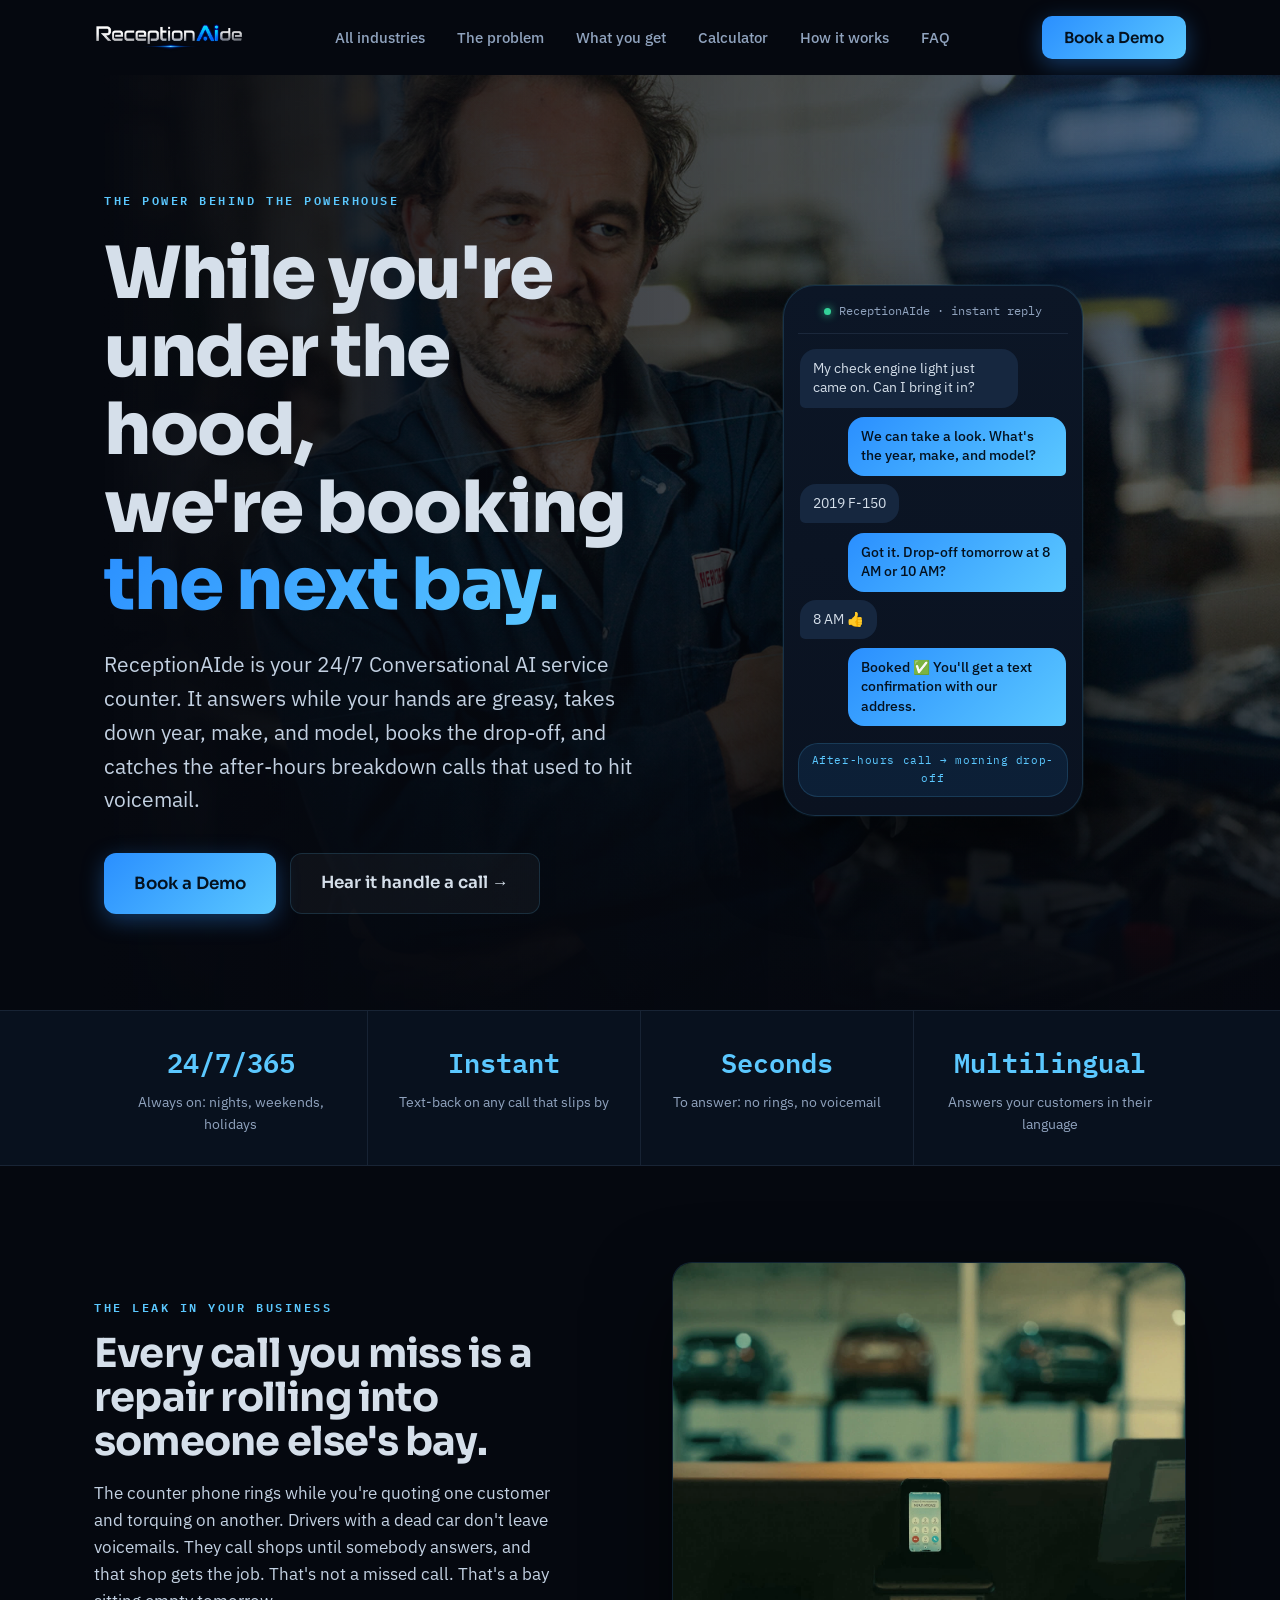
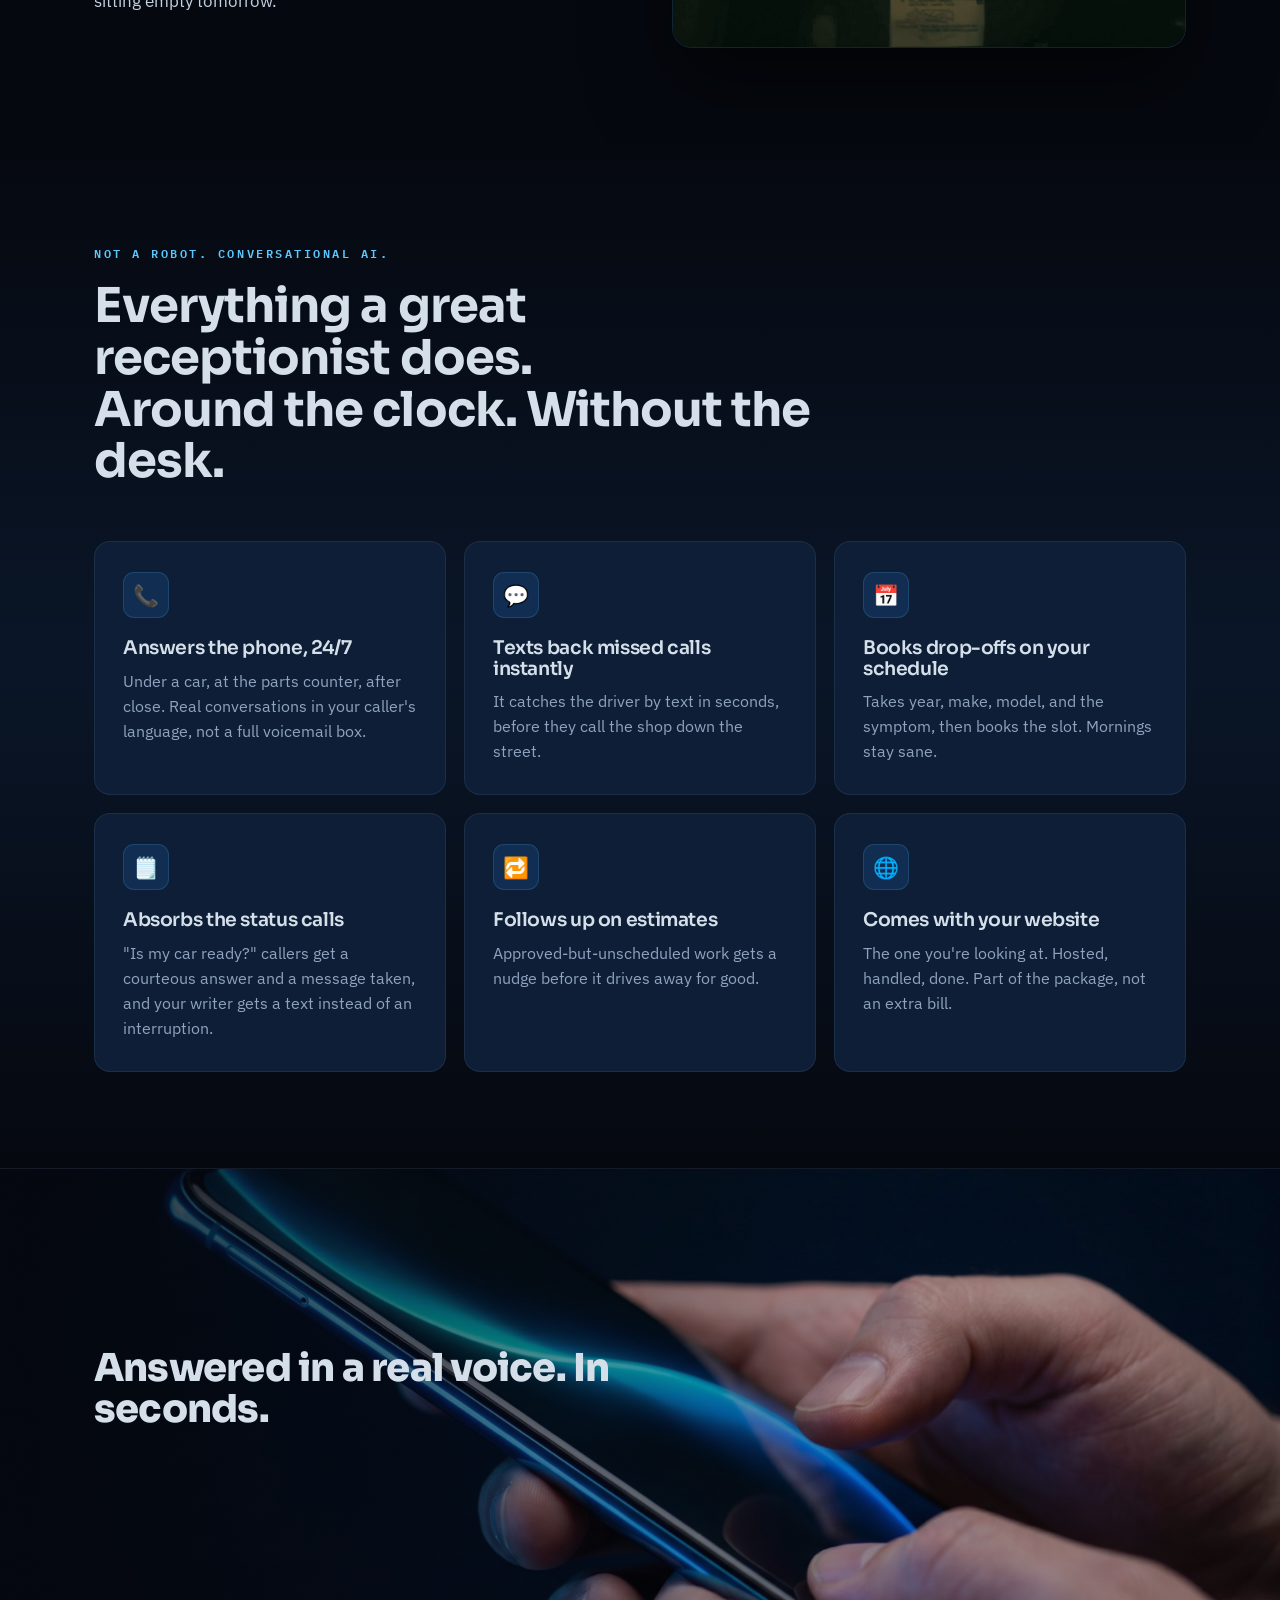
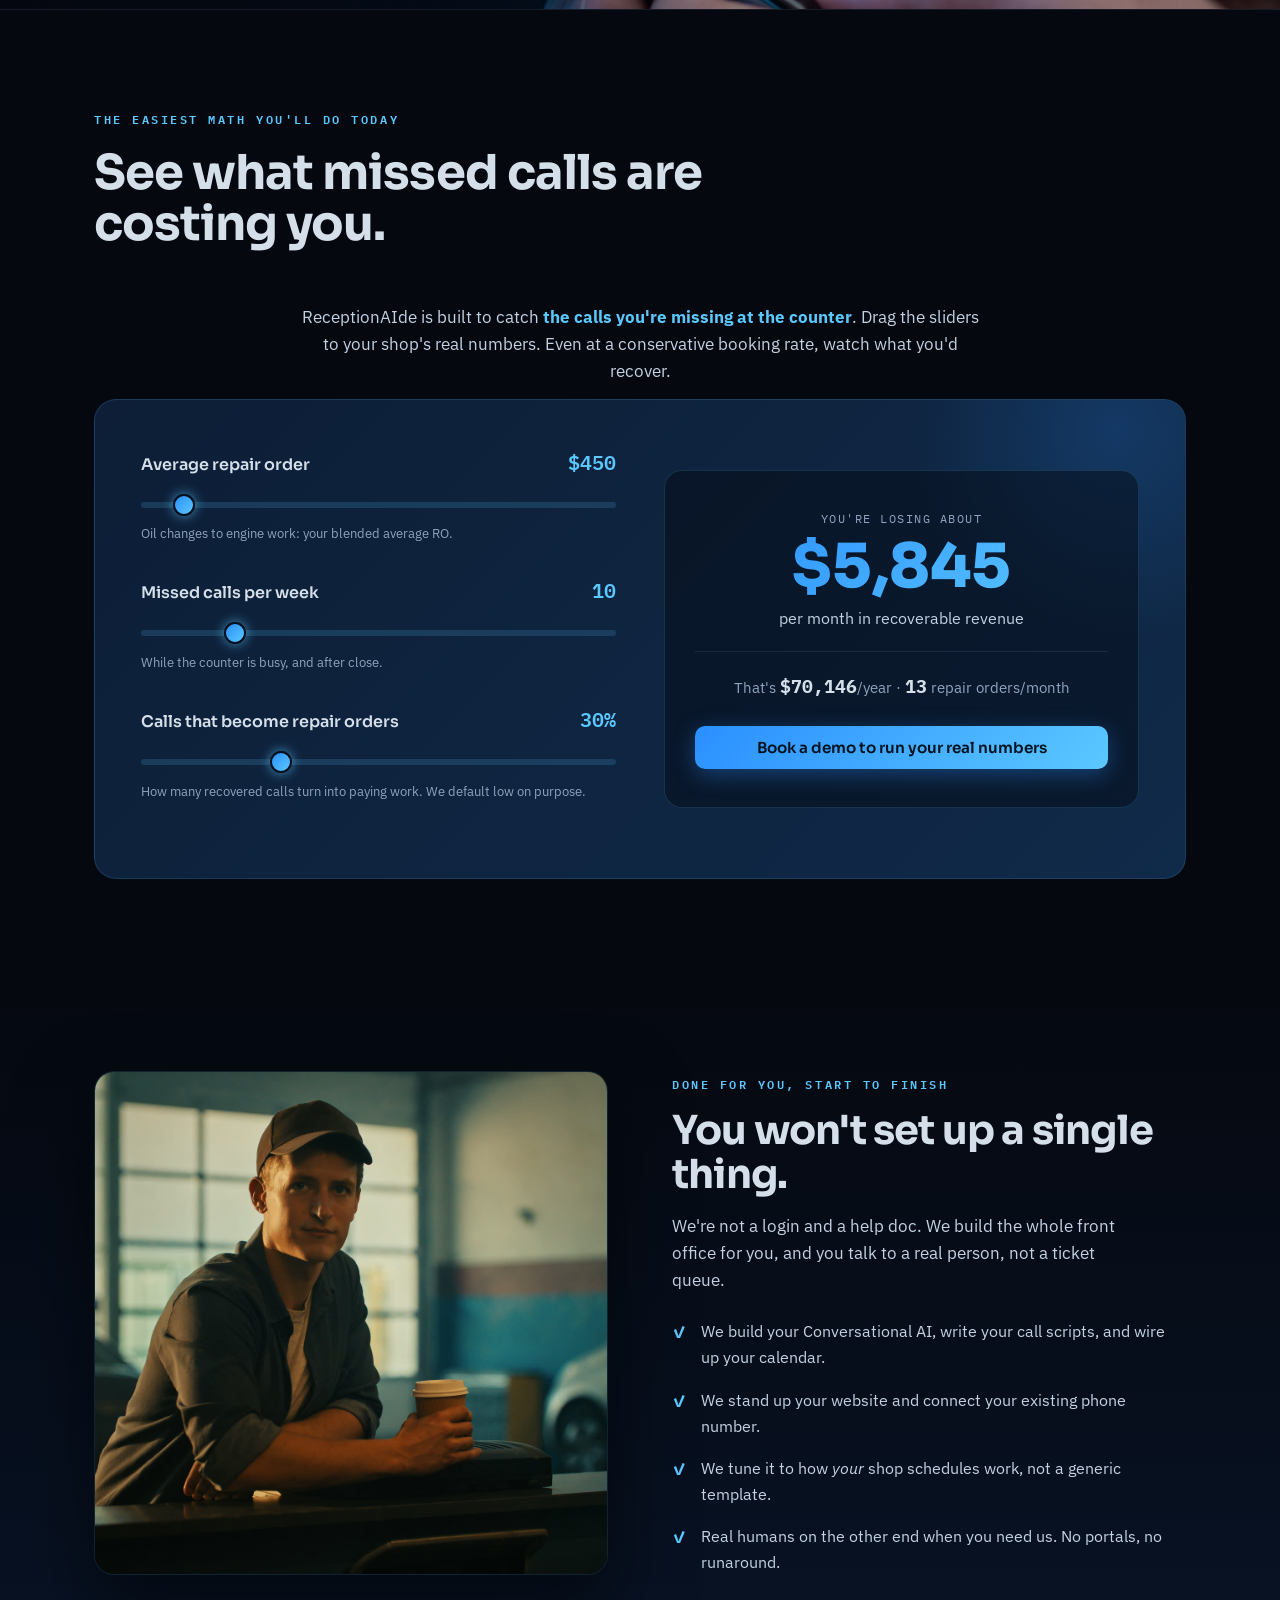
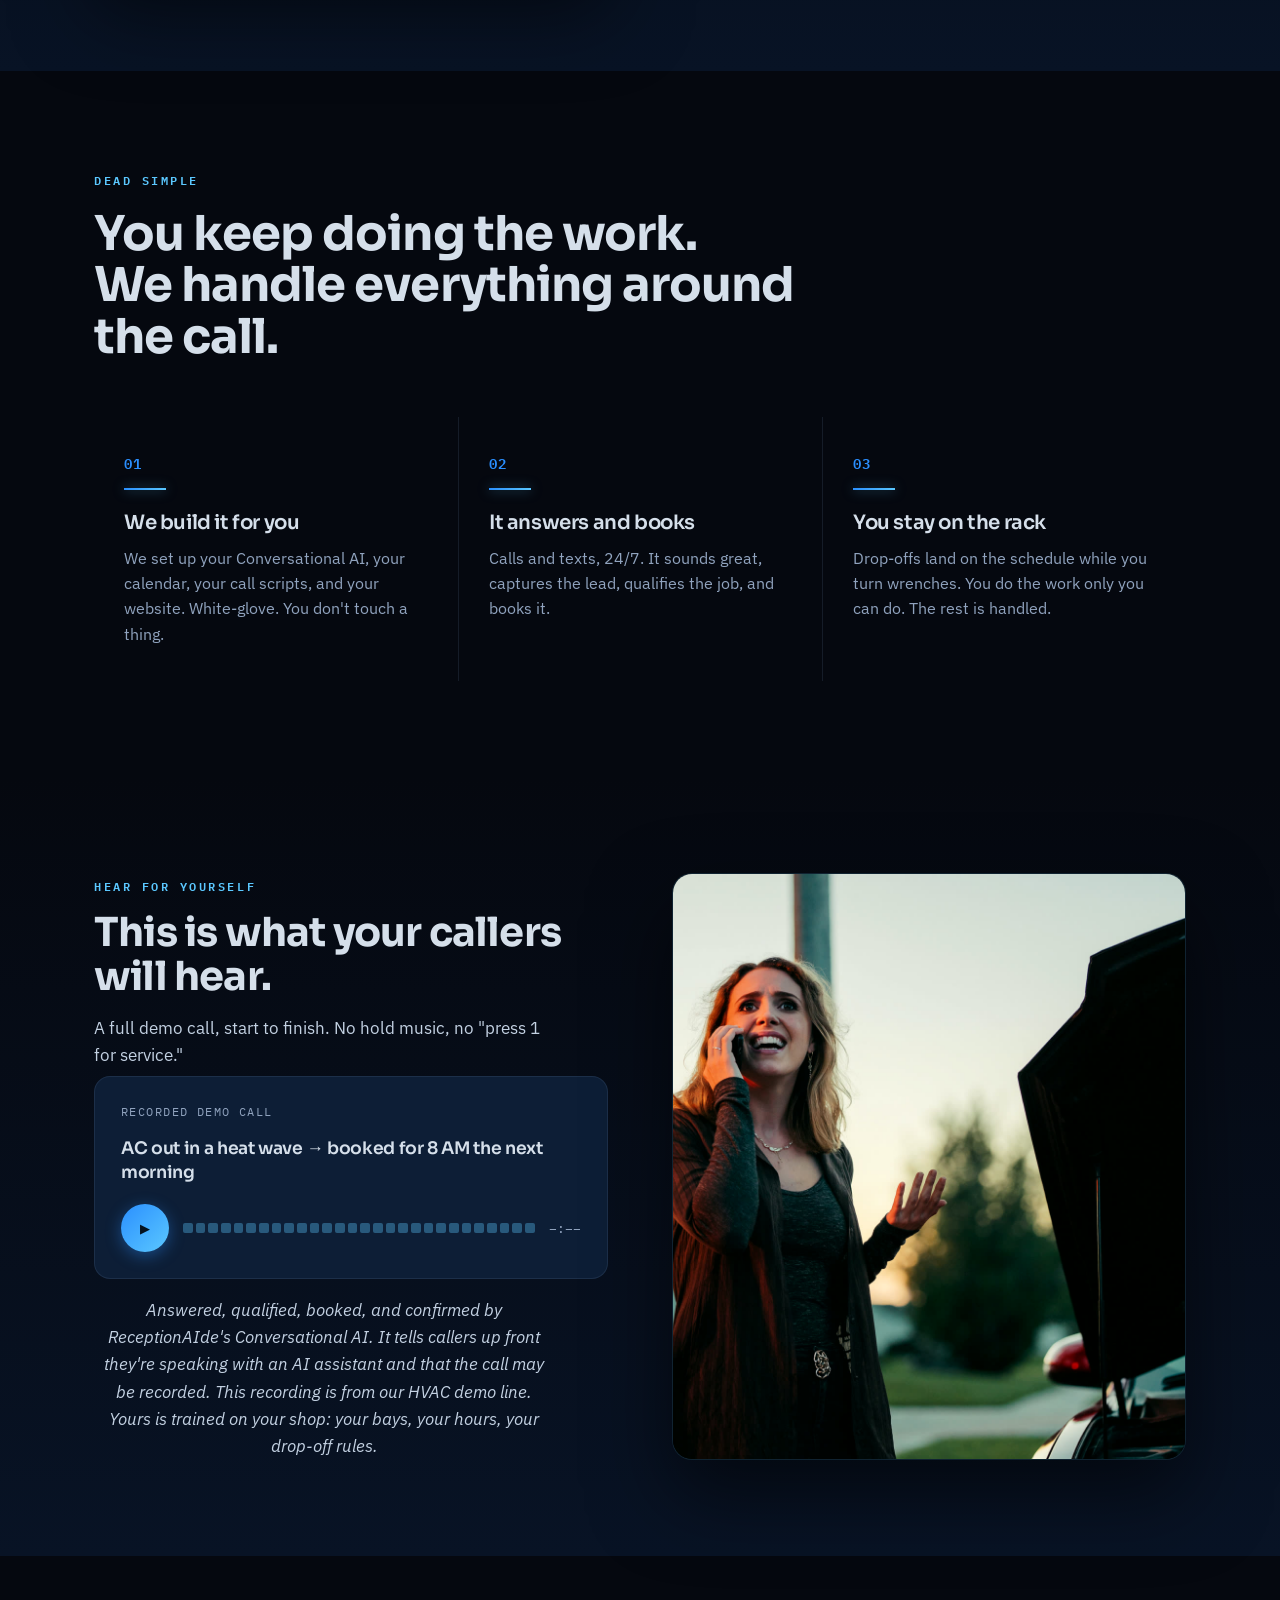
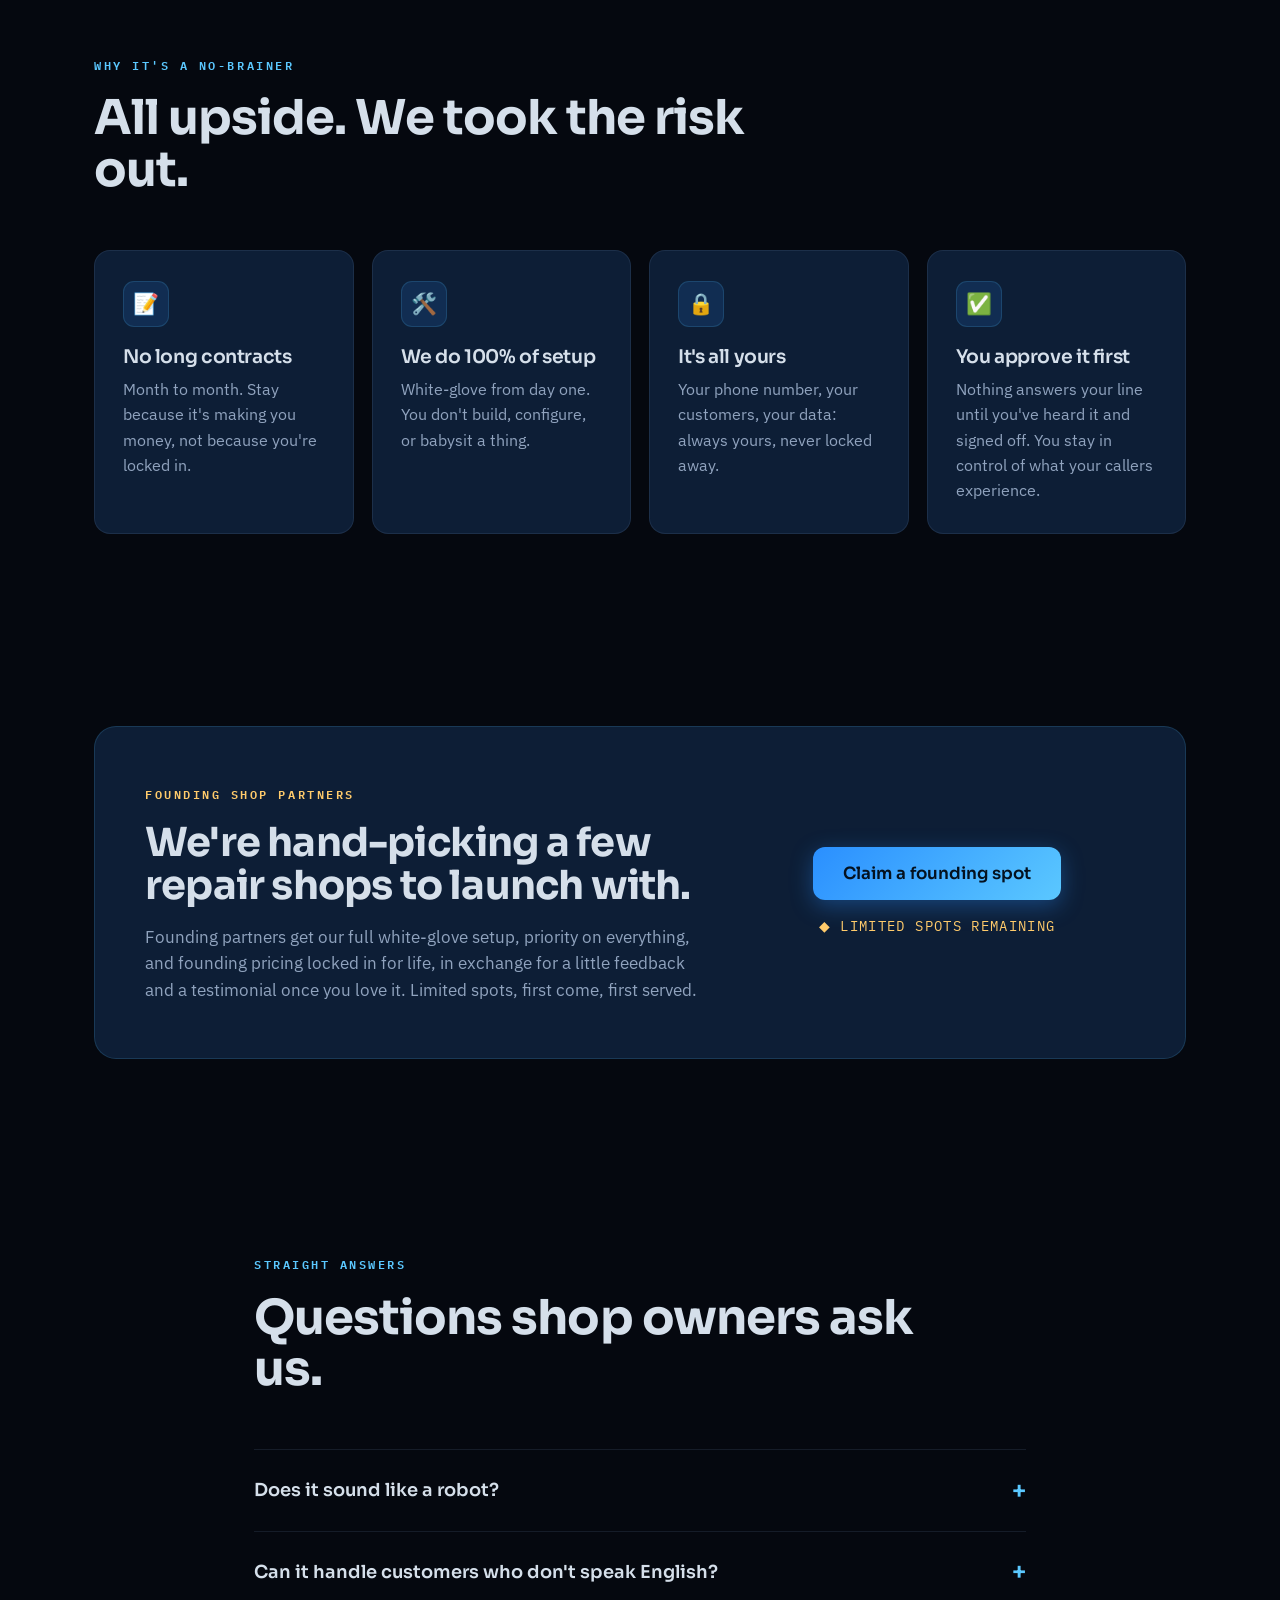
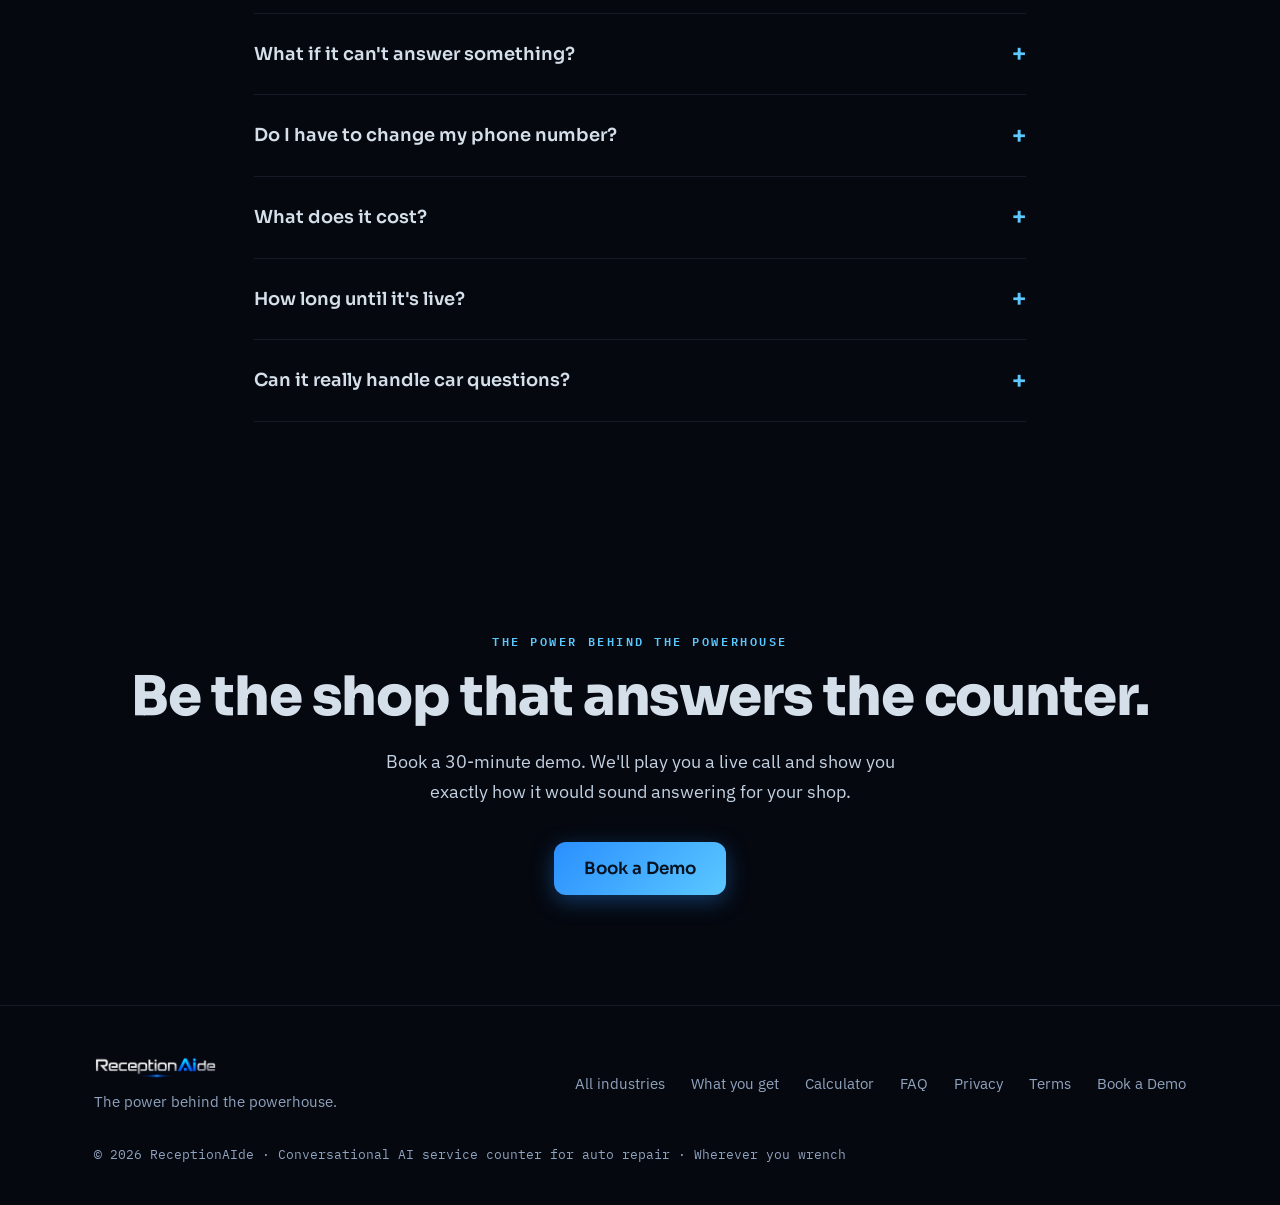
==== auto-repair/index.html @ b18c4342 "Launch the four remaining industry pages; wheel slices now route to them - /salons/, /medical-dental" ====
<!DOCTYPE html>
<html lang="en">
<head>
<meta charset="UTF-8">
<meta name="viewport" content="width=device-width, initial-scale=1.0">
<title>ReceptionAIde for Auto Repair · The power behind the powerhouse</title>
<meta name="description" content="ReceptionAIde is the 24/7 Conversational AI service counter for auto repair shops. It answers while your hands are greasy, books drop-offs with year, make, and model, and catches after-hours breakdown calls. Book a demo.">
<meta property="og:title" content="ReceptionAIde for Auto Repair · The power behind the powerhouse">
<meta property="og:description" content="The 24/7 Conversational AI service counter for auto shops. Answers while you wrench, books drop-offs, catches after-hours breakdowns.">
<meta property="og:type" content="website">
<meta property="og:url" content="https://receptionaide.com/auto-repair/">
<meta property="og:image" content="https://receptionaide.com/img/auto-mechanic-shop-bay-wrench-cars-on-lifts.jpg">
<meta name="theme-color" content="#05080F">
<link rel="icon" href="data:image/svg+xml,<svg xmlns='http://www.w3.org/2000/svg' viewBox='0 0 40 40'><path d='M20 5 L34 33 H26 L20 20 L14 33 H6 Z' fill='%235BC8FF'/><circle cx='20' cy='27' r='3.4' fill='%235BC8FF'/></svg>">
<link rel="preconnect" href="https://fonts.googleapis.com">
<link rel="preconnect" href="https://fonts.gstatic.com" crossorigin>
<link href="https://fonts.googleapis.com/css2?family=Sora:wght@400;600;700;800&family=IBM+Plex+Sans:wght@400;500;600&family=IBM+Plex+Mono:wght@500;600&display=swap" rel="stylesheet">
<style>
  :root{
    --ink:#05080F;--navy:#0A1628;--panel:#0D1E36;--panel-2:#102A49;
    --line:rgba(91,200,255,.16);--line-soft:rgba(120,150,190,.14);
    --blue:#2A8FFF;--cyan:#5BC8FF;--silver:#C3D1E2;--white:#D5DFEA;--muted:#90A3BE;
    --grad:linear-gradient(135deg,#2A8FFF 0%,#5BC8FF 100%);--maxw:1140px;
  }
  *{box-sizing:border-box;margin:0;padding:0}
  html{scroll-behavior:smooth}
  body{background:var(--ink);color:var(--white);font-family:"IBM Plex Sans",system-ui,sans-serif;line-height:1.6;-webkit-font-smoothing:antialiased;overflow-x:hidden}
  a{color:inherit;text-decoration:none}
  .wrap{max-width:var(--maxw);margin:0 auto;padding:0 24px}
  .eyebrow{font-family:"IBM Plex Mono",monospace;font-size:.72rem;font-weight:600;letter-spacing:.22em;text-transform:uppercase;color:var(--cyan);display:inline-block;margin-bottom:18px}
  h1,h2,h3{font-family:"Sora",sans-serif;line-height:1.08;letter-spacing:-.02em}
  .section{padding:96px 0;position:relative}
  .section-head{max-width:720px;margin-bottom:54px}
  .section-head h2{font-size:clamp(1.9rem,4.4vw,3rem);font-weight:700}
  .section-head p{color:var(--muted);font-size:1.12rem;margin-top:18px}

  #power{position:fixed;top:0;left:0;height:3px;width:0;z-index:120;background:var(--grad);box-shadow:0 0 14px rgba(91,200,255,.8);transition:width .1s linear}

  header{position:sticky;top:0;z-index:100;transition:background .3s,border-color .3s;border-bottom:1px solid transparent}
  header.scrolled{background:rgba(7,12,22,.82);backdrop-filter:blur(14px);border-bottom:1px solid var(--line-soft)}
  .nav{display:flex;align-items:center;justify-content:space-between;height:74px}
  .brand{display:flex;align-items:center;gap:11px;font-family:"Sora",sans-serif;font-weight:700;font-size:1.32rem}
  .brand .mark{width:30px;height:30px;flex:0 0 auto}
  .logo-img{height:34px;width:auto;display:block;animation:logoGlow 3.6s ease-in-out infinite}
  .foot .logo-img{height:28px}
  @keyframes logoGlow{0%,100%{filter:drop-shadow(0 0 3px rgba(91,200,255,.12))}50%{filter:drop-shadow(0 0 11px rgba(91,200,255,.42))}}
  .wordmark .r{color:var(--white)}
  .wordmark .ai{background:var(--grad);-webkit-background-clip:text;background-clip:text;color:transparent;animation:glow 3.4s ease-in-out infinite}
  .wordmark .de{color:var(--silver)}
  @keyframes glow{0%,100%{filter:drop-shadow(0 0 4px rgba(91,200,255,.25))}50%{filter:drop-shadow(0 0 12px rgba(91,200,255,.7))}}
  .nav-links{display:flex;align-items:center;gap:32px}
  .nav-links a{color:var(--muted);font-size:.95rem;font-weight:500;transition:color .2s}
  .nav-links a:hover{color:var(--white)}
  .btn{font-family:"Sora",sans-serif;font-weight:600;font-size:.95rem;padding:12px 22px;border-radius:10px;cursor:pointer;border:none;display:inline-flex;align-items:center;gap:9px;transition:transform .2s,box-shadow .2s,background .2s}
  .btn-primary{background:var(--grad);color:#04111f;box-shadow:0 6px 22px rgba(42,143,255,.35)}
  .btn-primary:hover{transform:translateY(-2px);box-shadow:0 10px 32px rgba(42,143,255,.55)}
  .btn-ghost{background:rgba(255,255,255,.04);color:var(--white);border:1px solid var(--line)}
  .btn-ghost:hover{background:rgba(91,200,255,.1);border-color:var(--cyan)}
  .btn-lg{padding:16px 30px;font-size:1.05rem;border-radius:12px}

  .hero{position:relative;padding:112px 0 96px;overflow:hidden}
  .hero-bg{position:absolute;inset:0;z-index:0;overflow:hidden}
  .blob{position:absolute;border-radius:50%;filter:blur(90px);opacity:.55}
  .blob.b1{width:620px;height:620px;background:radial-gradient(circle,#1559b8,transparent 70%);top:-200px;right:-160px;animation:drift1 16s ease-in-out infinite}
  .blob.b2{width:520px;height:520px;background:radial-gradient(circle,#0b3f7a,transparent 70%);bottom:-220px;left:-140px;animation:drift2 19s ease-in-out infinite}
  .streak{position:absolute;height:2px;width:140%;left:-20%;background:linear-gradient(90deg,transparent,rgba(91,200,255,.55),transparent);opacity:.5}
  .streak.s1{top:38%;transform:rotate(-8deg);animation:slide 9s linear infinite}
  .streak.s2{top:64%;transform:rotate(-8deg);animation:slide 13s linear infinite;animation-delay:-4s;opacity:.3}
  @keyframes slide{0%{transform:translateX(-30%) rotate(-8deg)}100%{transform:translateX(30%) rotate(-8deg)}}
  @keyframes drift1{0%,100%{transform:translate(0,0)}50%{transform:translate(-40px,40px)}}
  @keyframes drift2{0%,100%{transform:translate(0,0)}50%{transform:translate(40px,-30px)}}
  .hero-grid{position:absolute;inset:0;z-index:0;opacity:.4;background-image:linear-gradient(rgba(91,200,255,.05) 1px,transparent 1px),linear-gradient(90deg,rgba(91,200,255,.05) 1px,transparent 1px);background-size:54px 54px;mask-image:radial-gradient(ellipse 80% 60% at 50% 30%,#000,transparent 75%)}
  .hero-inner{position:relative;z-index:2;max-width:880px}
  .hero h1{font-size:clamp(2.4rem,6vw,4.5rem);font-weight:800;margin:8px 0 24px}
  .hero h1 .hl{background:var(--grad);-webkit-background-clip:text;background-clip:text;color:transparent}
  .hero p.sub{font-size:clamp(1.08rem,2.2vw,1.32rem);color:var(--silver);max-width:660px;margin-bottom:36px}
  .hero-cta{display:flex;gap:14px;flex-wrap:wrap;margin-bottom:0}

  /* stat band */
  .stats{border-top:1px solid var(--line-soft);border-bottom:1px solid var(--line-soft);background:rgba(13,30,54,.4)}
  .stat-row{display:grid;grid-template-columns:repeat(4,1fr);gap:0}
  .stat{padding:30px 20px;text-align:center;border-left:1px solid var(--line-soft)}
  .stat:first-child{border-left:none}
  .stat .v{font-family:"IBM Plex Mono",monospace;font-size:1.7rem;font-weight:600;color:var(--cyan)}
  .stat .l{color:var(--muted);font-size:.86rem;margin-top:6px}

  .problem .section-head h2{font-size:clamp(1.9rem,4.6vw,3.1rem)}
  .lead-line{color:var(--white)}

  .features{background:linear-gradient(180deg,var(--ink),var(--navy) 50%,var(--ink))}
  .grid3{display:grid;grid-template-columns:repeat(3,1fr);gap:18px}
  .card{background:var(--panel);border:1px solid var(--line-soft);border-radius:16px;padding:30px 28px;transition:transform .22s,border-color .22s,box-shadow .22s}
  .card:hover{transform:translateY(-4px);border-color:var(--line);box-shadow:0 14px 40px rgba(3,12,26,.6)}
  .card .ico{width:46px;height:46px;border-radius:11px;background:rgba(42,143,255,.14);border:1px solid var(--line);display:flex;align-items:center;justify-content:center;margin-bottom:20px;font-size:1.3rem}
  .card h3{font-size:1.18rem;font-weight:600;margin-bottom:10px}
  .card p{color:var(--muted);font-size:.98rem}
  .close-line{text-align:center;font-family:"Sora",sans-serif;font-weight:600;font-size:clamp(1.2rem,2.6vw,1.6rem);margin-top:48px;color:var(--silver)}
  .close-line b{color:var(--cyan)}

  .steps{display:grid;grid-template-columns:repeat(3,1fr);gap:0}
  .step{padding:34px 30px;position:relative;border-left:1px solid var(--line-soft)}
  .step:first-child{border-left:none}
  .step .n{font-family:"IBM Plex Mono",monospace;font-size:.9rem;font-weight:600;color:var(--blue);letter-spacing:.1em}
  .step .bar{height:2px;width:42px;background:var(--grad);margin:14px 0 22px;box-shadow:0 0 12px rgba(91,200,255,.6)}
  .step h3{font-size:1.24rem;font-weight:600;margin-bottom:12px}
  .step p{color:var(--muted);font-size:.99rem}

  /* trust block */
  .trust{background:linear-gradient(180deg,var(--ink),#081325)}
  .trust-inner{display:grid;grid-template-columns:1fr 1fr;gap:46px;align-items:center}
  .trust-inner h2{font-size:clamp(1.8rem,4vw,2.7rem);font-weight:700}
  .trust-inner p{color:var(--muted);font-size:1.1rem;margin-top:18px}
  .trust-list{list-style:none;display:flex;flex-direction:column;gap:16px}
  .trust-list li{display:flex;gap:14px;align-items:flex-start;font-size:1.02rem;color:var(--silver)}
  .trust-list .ck{color:var(--cyan);font-weight:700;flex:0 0 auto;margin-top:1px}

  /* calculator */
  .calc-box{background:linear-gradient(135deg,var(--panel),var(--panel-2));border:1px solid var(--line);border-radius:22px;padding:46px;display:grid;grid-template-columns:1fr 1fr;gap:48px;align-items:center;position:relative;overflow:hidden}
  .calc-box::before{content:"";position:absolute;width:420px;height:420px;border-radius:50%;background:radial-gradient(circle,rgba(42,143,255,.18),transparent 70%);top:-180px;right:-140px}
  .calc-controls{position:relative;z-index:2}
  .slider-group{margin-bottom:30px}
  .slider-top{display:flex;justify-content:space-between;align-items:baseline;margin-bottom:12px}
  .slider-top label{font-family:"Sora",sans-serif;font-weight:600;font-size:1rem}
  .slider-top .val{font-family:"IBM Plex Mono",monospace;font-size:1.25rem;font-weight:600;color:var(--cyan)}
  input[type=range]{-webkit-appearance:none;appearance:none;width:100%;height:6px;border-radius:5px;background:rgba(91,200,255,.16);outline:none}
  input[type=range]::-webkit-slider-thumb{-webkit-appearance:none;appearance:none;width:22px;height:22px;border-radius:50%;background:var(--grad);cursor:pointer;box-shadow:0 0 12px rgba(91,200,255,.7);border:2px solid #08111f}
  input[type=range]::-moz-range-thumb{width:22px;height:22px;border:2px solid #08111f;border-radius:50%;background:#3da0ff;cursor:pointer;box-shadow:0 0 12px rgba(91,200,255,.7)}
  .slider-sub{color:var(--muted);font-size:.82rem;margin-top:8px}
  .calc-out{position:relative;z-index:2;text-align:center;background:rgba(5,10,20,.5);border:1px solid var(--line);border-radius:18px;padding:38px 30px}
  .calc-out .pre{font-family:"IBM Plex Mono",monospace;font-size:.78rem;letter-spacing:.12em;text-transform:uppercase;color:var(--muted)}
  .calc-out .big{font-family:"Sora",sans-serif;font-weight:800;font-size:clamp(2.6rem,6vw,3.8rem);background:var(--grad);-webkit-background-clip:text;background-clip:text;color:transparent;margin:8px 0;line-height:1}
  .calc-out .big-sub{color:var(--silver);font-size:1rem}
  .calc-out .yr{margin-top:20px;padding-top:20px;border-top:1px solid var(--line-soft);color:var(--muted);font-size:.95rem}
  .calc-out .yr b{font-family:"IBM Plex Mono",monospace;color:var(--white);font-size:1.15rem}
  .calc-out .btn{margin-top:24px;width:100%;justify-content:center}
  .calc-frame{text-align:center;max-width:680px;margin:0 auto 14px;color:var(--silver);font-size:1.05rem}
  .calc-frame b{color:var(--cyan)}

  .founding-box{background:var(--panel);border:1px solid var(--line);border-radius:22px;padding:54px 50px;display:grid;grid-template-columns:1.4fr 1fr;gap:40px;align-items:center}
  .founding-box .eyebrow{color:#FFCB6B}
  .founding-box h2{font-size:clamp(1.7rem,3.6vw,2.5rem);font-weight:700}
  .founding-box p{color:var(--muted);margin-top:16px;font-size:1.05rem}
  .founding-cta{text-align:center}
  .spots{font-family:"IBM Plex Mono",monospace;color:#FFCB6B;font-size:.85rem;letter-spacing:.1em;margin-top:16px}

  .audio{background:linear-gradient(180deg,var(--ink),#081325)}
  .audio-grid{display:grid;grid-template-columns:repeat(3,1fr);gap:18px}
  .player{background:var(--panel);border:1px solid var(--line-soft);border-radius:16px;padding:26px;transition:border-color .2s;cursor:pointer}
  .player:hover{border-color:var(--line)}
  .player .tag{font-family:"IBM Plex Mono",monospace;font-size:.74rem;letter-spacing:.12em;text-transform:uppercase;color:var(--muted);margin-bottom:16px}
  .player h3{font-size:1.08rem;font-weight:600;margin-bottom:20px;line-height:1.35}
  .player-ctrl{display:flex;align-items:center;gap:14px}
  .play{width:48px;height:48px;flex:0 0 auto;border-radius:50%;border:none;cursor:pointer;background:var(--grad);display:flex;align-items:center;justify-content:center;box-shadow:0 4px 16px rgba(42,143,255,.4);transition:transform .15s;color:#04111f}
  .play:hover{transform:scale(1.07)}
  .wave{display:flex;align-items:center;gap:3px;height:34px;flex:1;cursor:pointer}
  .wave i{flex:1;background:rgba(91,200,255,.35);border-radius:2px;height:30%;transition:background .15s,height .15s}
  .wave i.done{background:var(--cyan);height:70%}
  .player.playing .wave i{animation:bounce 1s ease-in-out infinite}
  .player.unavailable{opacity:.55;pointer-events:none}
  .wave i:nth-child(2n){animation-delay:.15s}.wave i:nth-child(3n){animation-delay:.3s}.wave i:nth-child(4n){animation-delay:.45s}
  @keyframes bounce{0%,100%{height:25%}50%{height:90%}}
  .dur{font-family:"IBM Plex Mono",monospace;font-size:.82rem;color:var(--muted)}
  .audio-note{text-align:center;color:var(--muted);font-size:.88rem;margin-top:26px;font-style:italic}

  .faq-item{border-top:1px solid var(--line-soft);padding:26px 0;cursor:pointer}
  .faq-item:last-child{border-bottom:1px solid var(--line-soft)}
  .faq-q{display:flex;justify-content:space-between;align-items:center;gap:20px;font-family:"Sora",sans-serif;font-weight:600;font-size:1.12rem}
  .faq-q .plus{color:var(--cyan);font-size:1.5rem;flex:0 0 auto;transition:transform .25s;line-height:1}
  .faq-item.open .plus{transform:rotate(45deg)}
  .faq-a{max-height:0;overflow:hidden;transition:max-height .3s ease;color:var(--muted)}
  .faq-a p{padding-top:14px;font-size:1.02rem}

  .final{text-align:center;padding:110px 0}
  .final h2{font-size:clamp(2.1rem,5vw,3.4rem);font-weight:800}
  .final p{color:var(--silver);font-size:1.15rem;max-width:560px;margin:20px auto 36px}

  footer{border-top:1px solid var(--line-soft);padding:48px 0 40px}
  .foot{display:flex;justify-content:space-between;align-items:center;gap:24px;flex-wrap:wrap}
  .foot .tag{color:var(--muted);font-size:.92rem;margin-top:8px}
  .foot-links{display:flex;gap:26px;color:var(--muted);font-size:.92rem}
  .foot-links a:hover{color:var(--white)}
  .copy{color:var(--muted);font-size:.84rem;margin-top:30px;font-family:"IBM Plex Mono",monospace}


  /* hero 2-col + phone */
  .hero-inner{display:grid;grid-template-columns:1.05fr .95fr;gap:48px;align-items:center;max-width:1120px}
  .hero-visual{display:flex;justify-content:center;position:relative;z-index:2}
  .phone{width:300px;max-width:100%;background:linear-gradient(180deg,#0c1626,#0a1220);border:1px solid var(--line);border-radius:32px;padding:16px 14px 18px;box-shadow:0 30px 80px rgba(0,0,0,.6),0 0 0 1px rgba(91,200,255,.08);position:relative}
  .phone-top{display:flex;align-items:center;gap:8px;justify-content:center;font-size:.72rem;color:var(--muted);font-family:"IBM Plex Mono",monospace;padding-bottom:13px;border-bottom:1px solid var(--line-soft);margin-bottom:13px}
  .pdot{width:7px;height:7px;border-radius:50%;background:#34d399;box-shadow:0 0 8px #34d399}
  .thread{display:flex;flex-direction:column;gap:9px;padding:2px}
  .msg{max-width:82%;padding:10px 13px;border-radius:16px;font-size:.86rem;line-height:1.4;opacity:0;animation:pop .5s ease forwards;animation-delay:var(--d)}
  .msg.in{align-self:flex-start;background:#16273f;color:var(--white);border-bottom-left-radius:5px}
  .msg.out{align-self:flex-end;background:var(--grad);color:#04111f;border-bottom-right-radius:5px;font-weight:500}
  @keyframes pop{from{opacity:0;transform:translateY(8px) scale(.96)}to{opacity:1;transform:none}}
  .phone-badge{margin-top:15px;text-align:center;font-family:"IBM Plex Mono",monospace;font-size:.7rem;letter-spacing:.05em;color:var(--cyan);background:rgba(42,143,255,.1);border:1px solid var(--line);border-radius:20px;padding:8px 12px}

  /* risk grid */
  .grid4{display:grid;grid-template-columns:repeat(4,1fr);gap:18px}
  .card.guarantee{border-color:rgba(91,200,255,.4);border-style:dashed}

  /* scroll reveal */
  .reveal{opacity:0;transform:translateY(26px);transition:opacity .7s ease,transform .7s ease}
  .reveal.in{opacity:1;transform:none}
  .grid3 .card:nth-child(2),.grid4 .card:nth-child(2){transition-delay:.05s}
  .grid3 .card:nth-child(3),.grid4 .card:nth-child(3){transition-delay:.1s}
  .grid3 .card:nth-child(4),.grid4 .card:nth-child(4){transition-delay:.15s}
  .grid3 .card:nth-child(5){transition-delay:.2s}.grid3 .card:nth-child(6){transition-delay:.25s}

  @media(max-width:860px){
    .nav-links{display:none}
    .logo-img{height:28px}
    .grid3,.grid4,.steps,.audio-grid,.calc-box,.trust-inner,.hero-inner{grid-template-columns:1fr}
    .hero-inner{gap:40px}
    .hero-visual{order:2}
    .stat-row{grid-template-columns:1fr 1fr}
    .stat:nth-child(3){border-left:none}
    .stat .v{font-size:1.45rem}
    .step{border-left:none;border-top:1px solid var(--line-soft);padding:28px 4px}
    .step:first-child{border-top:none}
    .founding-box{grid-template-columns:1fr;text-align:center;padding:40px 28px}
    .calc-box{padding:32px 24px;gap:34px}.section{padding:72px 0}
  }
  @media(prefers-reduced-motion:reduce){*{animation:none!important;scroll-behavior:auto!important;transition:none!important}.msg,.reveal{opacity:1!important;transform:none!important}}

  /* ---- IMAGE INTEGRATION (test build) ---- */
  /* hero photographic backdrop — figure sits in the gap between copy and the phone card */
  .hero-photo{position:absolute;inset:0;z-index:0;background-size:132%;background-position:12% 32%;background-repeat:no-repeat;opacity:.6}
  @media(max-width:860px){.hero-photo{background-size:cover;background-position:70% 30%}}
  .hero-scrim{position:absolute;inset:0;z-index:1;background:linear-gradient(90deg,var(--ink) 8%,rgba(5,8,15,.62) 44%,rgba(5,8,15,.20) 100%),linear-gradient(0deg,var(--ink),transparent 58%)}
  .hero .hero-inner{z-index:2}

  /* modern split section: crisp full-strength image one side, clean copy the other; stacks on mobile */
  .split > .wrap{display:grid;grid-template-columns:1fr 1fr;gap:clamp(34px,5vw,76px);align-items:stretch}
  .split-copy{align-self:center}
  .split-copy .eyebrow{margin-bottom:16px}
  .split-copy h2{font-family:"Sora",sans-serif;font-size:clamp(1.7rem,3.2vw,2.5rem);font-weight:700;line-height:1.1;letter-spacing:-.02em;margin-bottom:16px}
  .split-copy > p,.split-copy .lead-line{color:var(--silver);font-size:1.06rem;max-width:46ch}
  .split-media{position:relative;border-radius:20px;overflow:hidden;border:1px solid var(--line);box-shadow:0 34px 80px rgba(0,0,0,.55);min-height:360px;background:#02040a}
  .split-media img{width:100%;height:100%;object-fit:cover;display:block}
  .split-media .split-tag{position:absolute;left:16px;bottom:16px;z-index:2;font-family:"IBM Plex Mono",monospace;font-size:.6rem;font-weight:600;letter-spacing:.16em;text-transform:uppercase;color:var(--cyan);background:rgba(5,8,15,.55);backdrop-filter:blur(8px);padding:7px 12px;border-radius:9px;border:1px solid var(--line)}
  .split .audio-grid{grid-template-columns:1fr;gap:14px;margin-top:6px}
  .split .trust-list{margin-top:24px}
  .split .audio-note{margin-top:18px}
  @media(max-width:860px){.split > .wrap{grid-template-columns:1fr;gap:30px}.split-media{min-height:250px}}
  /* framed section shot */
  .shot{margin:0;border:1px solid var(--line);border-radius:16px;overflow:hidden;line-height:0;box-shadow:0 20px 60px rgba(0,0,0,.5);position:relative}
  .shot img{width:100%;height:auto;display:block}
  .shot.tall img{aspect-ratio:16/9;object-fit:cover}
  .shot figcaption{position:absolute;left:0;right:0;bottom:0;z-index:2;padding:22px 24px;font-family:"IBM Plex Mono",monospace;font-size:.72rem;font-weight:600;letter-spacing:.16em;text-transform:uppercase;color:var(--cyan);background:linear-gradient(0deg,rgba(5,8,15,.9),transparent);line-height:1.4}
  .shot::after{content:"";position:absolute;inset:0;z-index:1;background:linear-gradient(120deg,transparent 55%,rgba(42,143,255,.12));pointer-events:none}
  .shot-wrap{margin-top:44px}
  /* two-up: copy beside image */
  .media-2{display:grid;grid-template-columns:1fr 1fr;gap:40px;align-items:center}
  .media-2.rev .shot{order:-1}
  @media(max-width:820px){.media-2{grid-template-columns:1fr;gap:28px}.media-2.rev .shot{order:0}}
  /* full-bleed band image */
  .band{position:relative;margin:0;line-height:0;border-top:1px solid var(--line-soft);border-bottom:1px solid var(--line-soft)}
  .band img{width:100%;height:auto;display:block;max-height:440px;object-fit:cover}
  .band .band-cap{position:absolute;inset:0;display:flex;align-items:center;z-index:2}
  .band .band-cap .wrap{width:100%}
  .band .band-cap h3{font-family:"Sora",sans-serif;font-weight:800;font-size:clamp(1.5rem,3.4vw,2.4rem);max-width:520px;letter-spacing:-.02em}
  .band::before{content:"";position:absolute;inset:0;z-index:1;background:linear-gradient(90deg,rgba(5,8,15,.86),rgba(5,8,15,.20) 70%)}
</style>
</head>
<body>

<div id="power"></div>

<header id="hdr">
  <div class="wrap nav">
    <a class="brand" href="/">
      <img class="logo-img" src="/img/receptionaide-logo.png" alt="ReceptionAIde">
    </a>
    <nav class="nav-links">
      <a href="/">All industries</a><a href="#problem">The problem</a><a href="#what">What you get</a><a href="#calc">Calculator</a><a href="#how">How it works</a><a href="#faq">FAQ</a>
    </nav>
    <button class="btn btn-primary" onclick="book()">Book a Demo</button>
  </div>
</header>

<main id="top">

  <section class="hero">
    <div class="hero-bg" aria-hidden="true">
      <div class="hero-photo" style="background-image:url('/img/auto-mechanic-shop-bay-wrench-cars-on-lifts.jpg');background-size:cover;background-position:60% 25%"></div>
      <div class="hero-scrim"></div>
      <div class="hero-grid"></div><div class="blob b1"></div><div class="blob b2"></div><div class="streak s1"></div><div class="streak s2"></div>
    </div>
    <div class="wrap hero-inner">
      <div class="hero-copy">
        <span class="eyebrow">The power behind the powerhouse</span>
        <h1>While you're under the hood,<br>we're booking <span class="hl">the next bay.</span></h1>
        <p class="sub">ReceptionAIde is your 24/7 Conversational AI service counter. It answers while your hands are greasy, takes down year, make, and model, books the drop-off, and catches the after-hours breakdown calls that used to hit voicemail.</p>
        <div class="hero-cta">
          <button class="btn btn-primary btn-lg" onclick="book()">Book a Demo</button>
          <a class="btn btn-ghost btn-lg" href="#audio">Hear it handle a call →</a>
        </div>
      </div>
      <div class="hero-visual">
        <div class="phone">
          <div class="phone-top"><span class="pdot"></span>ReceptionAIde · instant reply</div>
          <div class="thread">
            <div class="msg in" style="--d:.3s">My check engine light just came on. Can I bring it in?</div>
            <div class="msg out" style="--d:1.0s">We can take a look. What's the year, make, and model?</div>
            <div class="msg in" style="--d:1.9s">2019 F-150</div>
            <div class="msg out" style="--d:2.7s">Got it. Drop-off tomorrow at 8 AM or 10 AM?</div>
            <div class="msg in" style="--d:3.5s">8 AM 👍</div>
            <div class="msg out" style="--d:4.3s">Booked ✅ You'll get a text confirmation with our address.</div>
          </div>
          <div class="phone-badge">After-hours call → morning drop-off</div>
        </div>
      </div>
    </div>
  </section>

  <section class="stats">
    <div class="wrap"><div class="stat-row">
      <div class="stat"><div class="v">24/7/365</div><div class="l">Always on: nights, weekends, holidays</div></div>
      <div class="stat"><div class="v">Instant</div><div class="l">Text-back on any call that slips by</div></div>
      <div class="stat"><div class="v">Seconds</div><div class="l">To answer: no rings, no voicemail</div></div>
      <div class="stat"><div class="v">Multilingual</div><div class="l">Answers your customers in their language</div></div>
    </div></div>
  </section>

  <section class="section problem split" id="problem">
    <div class="wrap">
      <div class="split-copy">
        <span class="eyebrow">The leak in your business</span>
        <h2>Every call you miss is a repair rolling into someone else's bay.</h2>
        <p class="lead-line">The counter phone rings while you're quoting one customer and torquing on another. Drivers with a dead car don't leave voicemails. They call shops until somebody answers, and that shop gets the job. That's not a missed call. That's a bay sitting empty tomorrow.</p>
      </div>
      <figure class="split-media">
        <img src="/img/auto-shop-counter-phone-ringing-unmanned.jpg" alt="An auto shop service counter with a phone glowing with an incoming call, nobody there to answer it.">
      </figure>
    </div>
  </section>

  <section class="section features" id="what">
    <div class="wrap">
      <div class="section-head">
        <span class="eyebrow">Not a robot. Conversational AI.</span>
        <h2>Everything a great receptionist does.<br>Around the clock. Without the desk.</h2>
      </div>
      <div class="grid3">
        <div class="card"><div class="ico">📞</div><h3>Answers the phone, 24/7</h3><p>Under a car, at the parts counter, after close. Real conversations in your caller's language, not a full voicemail box.</p></div>
        <div class="card"><div class="ico">💬</div><h3>Texts back missed calls instantly</h3><p>It catches the driver by text in seconds, before they call the shop down the street.</p></div>
        <div class="card"><div class="ico">📅</div><h3>Books drop-offs on your schedule</h3><p>Takes year, make, model, and the symptom, then books the slot. Mornings stay sane.</p></div>
        <div class="card"><div class="ico">🗒️</div><h3>Absorbs the status calls</h3><p>"Is my car ready?" callers get a courteous answer and a message taken, and your writer gets a text instead of an interruption.</p></div>
        <div class="card"><div class="ico">🔁</div><h3>Follows up on estimates</h3><p>Approved-but-unscheduled work gets a nudge before it drives away for good.</p></div>
        <div class="card"><div class="ico">🌐</div><h3>Comes with your website</h3><p>The one you're looking at. Hosted, handled, done. Part of the package, not an extra bill.</p></div>
      </div>
    </div>
  </section>

  <figure class="band reveal">
    <img src="/img/hands-smartphone-glowing-incoming-call-waveform.jpg" alt="Two hands holding a phone in the dark, the screen glowing with a cyan-blue voice waveform.">
    <div class="band-cap"><div class="wrap"><h3>Answered in a real voice. In seconds.</h3></div></div>
  </figure>

  <!-- CALCULATOR -->
  <section class="section" id="calc">
    <div class="wrap">
      <div class="section-head" style="max-width:780px">
        <span class="eyebrow">The easiest math you'll do today</span>
        <h2>See what missed calls are costing you.</h2>
      </div>
      <p class="calc-frame">ReceptionAIde is built to catch <b>the calls you're missing at the counter</b>. Drag the sliders to your shop's real numbers. Even at a conservative booking rate, watch what you'd recover.</p>
      <div class="calc-box">
        <div class="calc-controls">
          <div class="slider-group">
            <div class="slider-top"><label for="avg">Average repair order</label><span class="val" id="avgV">$450</span></div>
            <input type="range" id="avg" min="100" max="5000" step="25" value="450">
            <div class="slider-sub">Oil changes to engine work: your blended average RO.</div>
          </div>
          <div class="slider-group">
            <div class="slider-top"><label for="calls">Missed calls per week</label><span class="val" id="callsV">10</span></div>
            <input type="range" id="calls" min="1" max="50" step="1" value="10">
            <div class="slider-sub">While the counter is busy, and after close.</div>
          </div>
          <div class="slider-group">
            <div class="slider-top"><label for="close">Calls that become repair orders</label><span class="val" id="closeV">30%</span></div>
            <input type="range" id="close" min="10" max="80" step="5" value="30">
            <div class="slider-sub">How many recovered calls turn into paying work. We default low on purpose.</div>
          </div>
        </div>
        <div class="calc-out">
          <div class="pre">You're losing about</div>
          <div class="big" id="revMo">$5,846</div>
          <div class="big-sub">per month in recoverable revenue</div>
          <div class="yr">That's <b id="revYr">$70,148</b>/year · <b id="jobsMo">13</b> repair orders/month</div>
          <button class="btn btn-primary" onclick="book()">Book a demo to run your real numbers</button>
        </div>
      </div>
    </div>
  </section>

  <!-- TRUST / DONE-FOR-YOU -->
  <section class="section trust split">
    <div class="wrap">
      <figure class="split-media">
        <img src="/img/shop-owner-counter-morning-coffee.jpg" alt="A shop owner leans on his service counter with a morning coffee, calm, the garage bay behind him.">
      </figure>
      <div class="split-copy">
        <span class="eyebrow">Done for you, start to finish</span>
        <h2>You won't set up a single thing.</h2>
        <p>We're not a login and a help doc. We build the whole front office for you, and you talk to a real person, not a ticket queue.</p>
        <ul class="trust-list">
          <li><span class="ck">✓</span><span>We build your Conversational AI, write your call scripts, and wire up your calendar.</span></li>
          <li><span class="ck">✓</span><span>We stand up your website and connect your existing phone number.</span></li>
          <li><span class="ck">✓</span><span>We tune it to how <em>your</em> shop schedules work, not a generic template.</span></li>
          <li><span class="ck">✓</span><span>Real humans on the other end when you need us. No portals, no runaround.</span></li>
        </ul>
      </div>
    </div>
  </section>

  <section class="section" id="how">
    <div class="wrap">
      <div class="section-head">
        <span class="eyebrow">Dead simple</span>
        <h2>You keep doing the work.<br>We handle everything around the call.</h2>
      </div>
      <div class="steps">
        <div class="step"><div class="n">01</div><div class="bar"></div><h3>We build it for you</h3><p>We set up your Conversational AI, your calendar, your call scripts, and your website. White-glove. You don't touch a thing.</p></div>
        <div class="step"><div class="n">02</div><div class="bar"></div><h3>It answers and books</h3><p>Calls and texts, 24/7. It sounds great, captures the lead, qualifies the job, and books it.</p></div>
        <div class="step"><div class="n">03</div><div class="bar"></div><h3>You stay on the rack</h3><p>Drop-offs land on the schedule while you turn wrenches. You do the work only you can do. The rest is handled.</p></div>
      </div>
    </div>
  </section>

  <section class="section audio split" id="audio">
    <div class="wrap">
      <div class="split-copy">
        <span class="eyebrow">Hear for yourself</span>
        <h2>This is what your callers will hear.</h2>
        <p>A full demo call, start to finish. No hold music, no "press 1 for service."</p>
        <div class="audio-grid">
        <div class="player" id="demoPlayer"><div class="tag">Recorded demo call</div><h3>AC out in a heat wave → booked for 8 AM the next morning</h3><div class="player-ctrl"><button class="play" aria-label="Play demo call">▶</button><div class="wave" id="demoWave"><i></i><i></i><i></i><i></i><i></i><i></i><i></i><i></i><i></i><i></i><i></i><i></i><i></i><i></i><i></i><i></i><i></i><i></i><i></i><i></i><i></i><i></i><i></i><i></i><i></i><i></i><i></i><i></i></div><span class="dur" id="demoTime">2:39</span></div><audio id="demoAudio" src="/audio/receptionaide-demo-call.m4a" preload="metadata"></audio></div>
        </div>
        <p class="audio-note">Answered, qualified, booked, and confirmed by ReceptionAIde's Conversational AI. It tells callers up front they're speaking with an AI assistant and that the call may be recorded. This recording is from our HVAC demo line. Yours is trained on your shop: your bays, your hours, your drop-off rules.</p>
      </div>
      <figure class="split-media">
        <img src="/img/driver-roadside-relieved-phone-dusk.jpg" alt="A driver beside her car at dusk looks relieved as her call gets answered and a drop-off gets booked.">
      </figure>
    </div>
  </section>

  <section class="section" id="why">
    <div class="wrap">
      <div class="section-head">
        <span class="eyebrow">Why it's a no-brainer</span>
        <h2>All upside. We took the risk out.</h2>
      </div>
      <div class="grid4">
        <div class="card"><div class="ico">📝</div><h3>No long contracts</h3><p>Month to month. Stay because it's making you money, not because you're locked in.</p></div>
        <div class="card"><div class="ico">🛠️</div><h3>We do 100% of setup</h3><p>White-glove from day one. You don't build, configure, or babysit a thing.</p></div>
        <div class="card"><div class="ico">🔒</div><h3>It's all yours</h3><p>Your phone number, your customers, your data: always yours, never locked away.</p></div>
        <div class="card"><div class="ico">✅</div><h3>You approve it first</h3><p>Nothing answers your line until you've heard it and signed off. You stay in control of what your callers experience.</p></div>
      </div>
    </div>
  </section>

  <section class="section" id="founding">
    <div class="wrap">
      <div class="founding-box">
        <div>
          <span class="eyebrow">Founding shop partners</span>
          <h2>We're hand-picking a few repair shops to launch with.</h2>
          <p>Founding partners get our full white-glove setup, priority on everything, and founding pricing locked in for life, in exchange for a little feedback and a testimonial once you love it. Limited spots, first come, first served.</p>
        </div>
        <div class="founding-cta">
          <button class="btn btn-primary btn-lg" onclick="book()">Claim a founding spot</button>
          <div class="spots">◆ LIMITED SPOTS REMAINING</div>
        </div>
      </div>
    </div>
  </section>

  <section class="section" id="faq">
    <div class="wrap" style="max-width:820px">
      <div class="section-head"><span class="eyebrow">Straight answers</span><h2>Questions shop owners ask us.</h2></div>
      <div class="faq-item" onclick="fq(this)"><div class="faq-q">Does it sound like a robot?<span class="plus">+</span></div><div class="faq-a"><p>No. Callers hear a natural, friendly voice and have a real back-and-forth. It introduces itself as an AI assistant up front, then simply takes care of the caller: answers their questions, books the appointment, confirms the details.</p></div></div>
      <div class="faq-item" onclick="fq(this)"><div class="faq-q">Can it handle customers who don't speak English?<span class="plus">+</span></div><div class="faq-a"><p>Yes. It's multilingual. It answers in English, Spanish, and other languages, so a language barrier doesn't cost you the job.</p></div></div>
      <div class="faq-item" onclick="fq(this)"><div class="faq-q">What if it can't answer something?<span class="plus">+</span></div><div class="faq-a"><p>It takes a detailed message or routes the call to you, and texts you a full summary either way. Nothing gets buried in a voicemail box.</p></div></div>
      <div class="faq-item" onclick="fq(this)"><div class="faq-q">Do I have to change my phone number?<span class="plus">+</span></div><div class="faq-a"><p>No. We forward your existing number, so your customers call the same number they always have. Nothing changes on your trucks or your signs.</p></div></div>
      <div class="faq-item" onclick="fq(this)"><div class="faq-q">What does it cost?<span class="plus">+</span></div><div class="faq-a"><p>Every shop is different, so we price it to your call volume and setup right in the demo: no surprises, no long contracts. Most owners find it costs less than the jobs they're losing each month.</p></div></div>
      <div class="faq-item" onclick="fq(this)"><div class="faq-q">How long until it's live?<span class="plus">+</span></div><div class="faq-a"><p>Days, not months. We do the building, you approve it and go. Founding partners get moved to the front of the line.</p></div></div>
      <div class="faq-item" onclick="fq(this)"><div class="faq-q">Can it really handle car questions?<span class="plus">+</span></div><div class="faq-a"><p>It handles the front-counter side: symptoms, drop-off times, hours, towing questions, year-make-model intake. Diagnosis stays with your techs, and anything it can't answer becomes a clean message with a call-back number.</p></div></div>
    </div>
  </section>

  <section class="final">
    <div class="wrap">
      <span class="eyebrow">The power behind the powerhouse</span>
      <h2>Be the shop that answers the counter.</h2>
      <p>Book a 30-minute demo. We'll play you a live call and show you exactly how it would sound answering for your shop.</p>
      <button class="btn btn-primary btn-lg" onclick="book()">Book a Demo</button>
    </div>
  </section>

</main>

<footer>
  <div class="wrap">
    <div class="foot">
      <div>
        <span class="brand" style="font-size:1.15rem"><img class="logo-img" src="/img/receptionaide-logo.png" alt="ReceptionAIde"></span>
        <div class="tag">The power behind the powerhouse.</div>
      </div>
      <div class="foot-links"><a href="/">All industries</a><a href="#what">What you get</a><a href="#calc">Calculator</a><a href="#faq">FAQ</a><a href="/privacy.html">Privacy</a><a href="/terms.html">Terms</a><a href="#" onclick="book();return false">Book a Demo</a></div>
    </div>
    <div class="copy">© 2026 ReceptionAIde · Conversational AI service counter for auto repair · Wherever you wrench</div>
  </div>
</footer>

<script>
  const power=document.getElementById('power'),hdr=document.getElementById('hdr');
  function onScroll(){const h=document.documentElement;const p=h.scrollTop/(h.scrollHeight-h.clientHeight);power.style.width=(p*100)+'%';hdr.classList.toggle('scrolled',h.scrollTop>20);}
  document.addEventListener('scroll',onScroll,{passive:true});onScroll();

  // demo call player
  const dp=document.getElementById('demoPlayer'),dAudio=document.getElementById('demoAudio'),
        dBtn=dp.querySelector('.play'),dWave=document.getElementById('demoWave'),
        dBars=[...dWave.querySelectorAll('i')],dTime=document.getElementById('demoTime');
  const fmt=s=>isFinite(s)&&s>=0?Math.floor(s/60)+':'+String(Math.floor(s%60)).padStart(2,'0'):'–:––';
  function dPaint(){const p=dAudio.duration?dAudio.currentTime/dAudio.duration:0;dBars.forEach((b,i)=>b.classList.toggle('done',(i+.5)/dBars.length<=p));}
  dAudio.addEventListener('loadedmetadata',()=>{dTime.textContent=fmt(dAudio.duration);});
  dAudio.addEventListener('timeupdate',()=>{dTime.textContent=fmt(dAudio.currentTime)+' / '+fmt(dAudio.duration);dPaint();});
  dAudio.addEventListener('ended',()=>{dp.classList.remove('playing');dBtn.textContent='▶';dTime.textContent=fmt(dAudio.duration);dBars.forEach(b=>b.classList.remove('done'));});
  dAudio.addEventListener('error',()=>{dp.classList.add('unavailable');dTime.textContent='–:––';});
  dp.addEventListener('click',e=>{
    if(e.target.closest('.wave')){if(dAudio.duration){const r=dWave.getBoundingClientRect();dAudio.currentTime=Math.max(0,Math.min(1,(e.clientX-r.left)/r.width))*dAudio.duration;dPaint();}return;}
    if(dAudio.paused){dAudio.play();dp.classList.add('playing');dBtn.textContent='❚❚';}
    else{dAudio.pause();dp.classList.remove('playing');dBtn.textContent='▶';}
  });
  function fq(el){el.classList.toggle('open');const a=el.querySelector('.faq-a');a.style.maxHeight=el.classList.contains('open')?a.scrollHeight+'px':0;}
  function book(){window.open('https://api.leadconnectorhq.com/widget/booking/zF5lnnLqKPt5QJeqKkJN','_blank','noopener');}

  // calculator
  const avg=document.getElementById('avg'),calls=document.getElementById('calls'),close=document.getElementById('close');
  function money(n){return '$'+Math.round(n).toLocaleString();}
  function calc(){
    const a=+avg.value,c=+calls.value,cl=+close.value;
    document.getElementById('avgV').textContent=money(a);
    document.getElementById('callsV').textContent=c;
    document.getElementById('closeV').textContent=cl+'%';
    const jobsMo=c*4.33*(cl/100), revMo=jobsMo*a;
    document.getElementById('revMo').textContent=money(revMo);
    document.getElementById('revYr').textContent=money(revMo*12);
    document.getElementById('jobsMo').textContent=Math.round(jobsMo);
  }
  [avg,calls,close].forEach(s=>s.addEventListener('input',calc));calc();
</script>
<script>
  (function(){
    if(window.matchMedia('(prefers-reduced-motion: reduce)').matches)return;
    const sel='.section-head,.card,.step,.player,.calc-box,.calc-frame,.trust-list li,.founding-box,.close-line,.band,.split-copy,.split-media';
    const els=document.querySelectorAll(sel);
    els.forEach(e=>e.classList.add('reveal'));
    const io=new IntersectionObserver(es=>es.forEach(e=>{if(e.isIntersecting){e.target.classList.add('in');io.unobserve(e.target);}}),{threshold:.12});
    els.forEach(e=>io.observe(e));
  })();
</script>
</body>
</html>
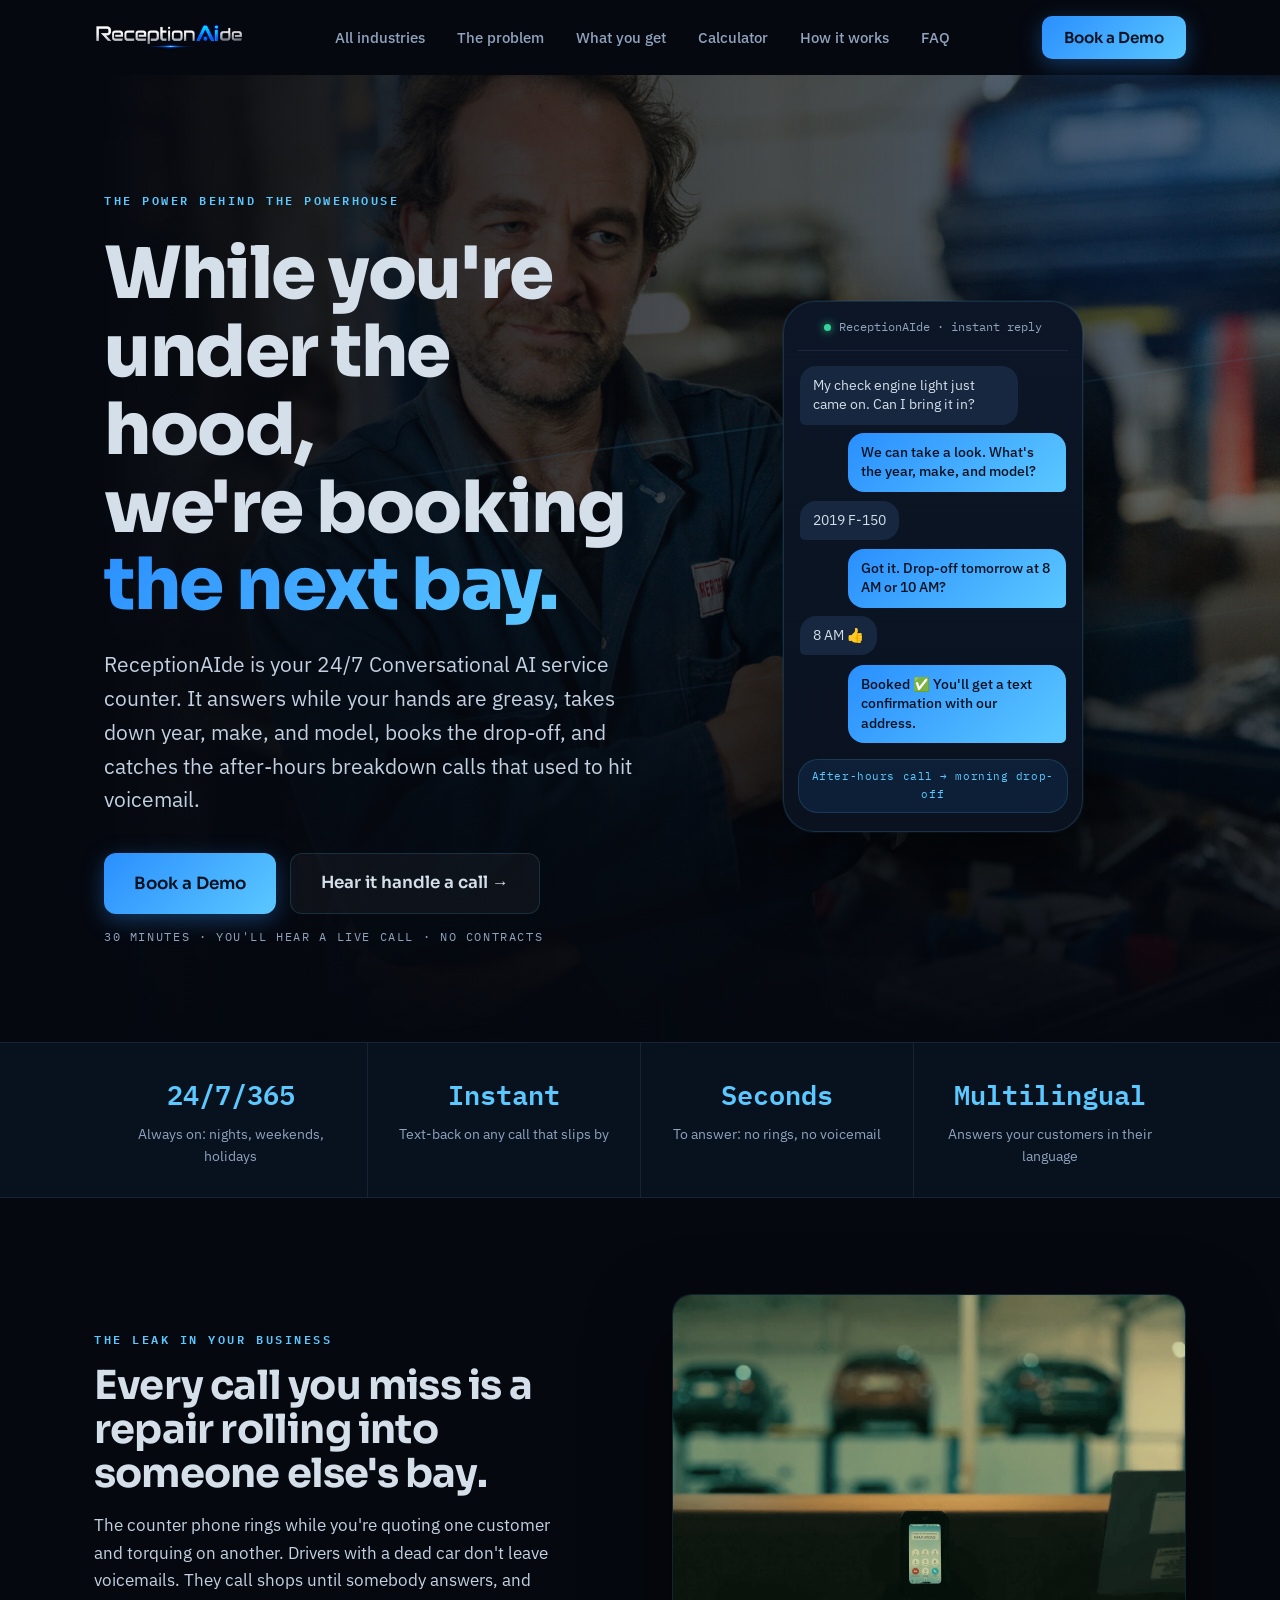
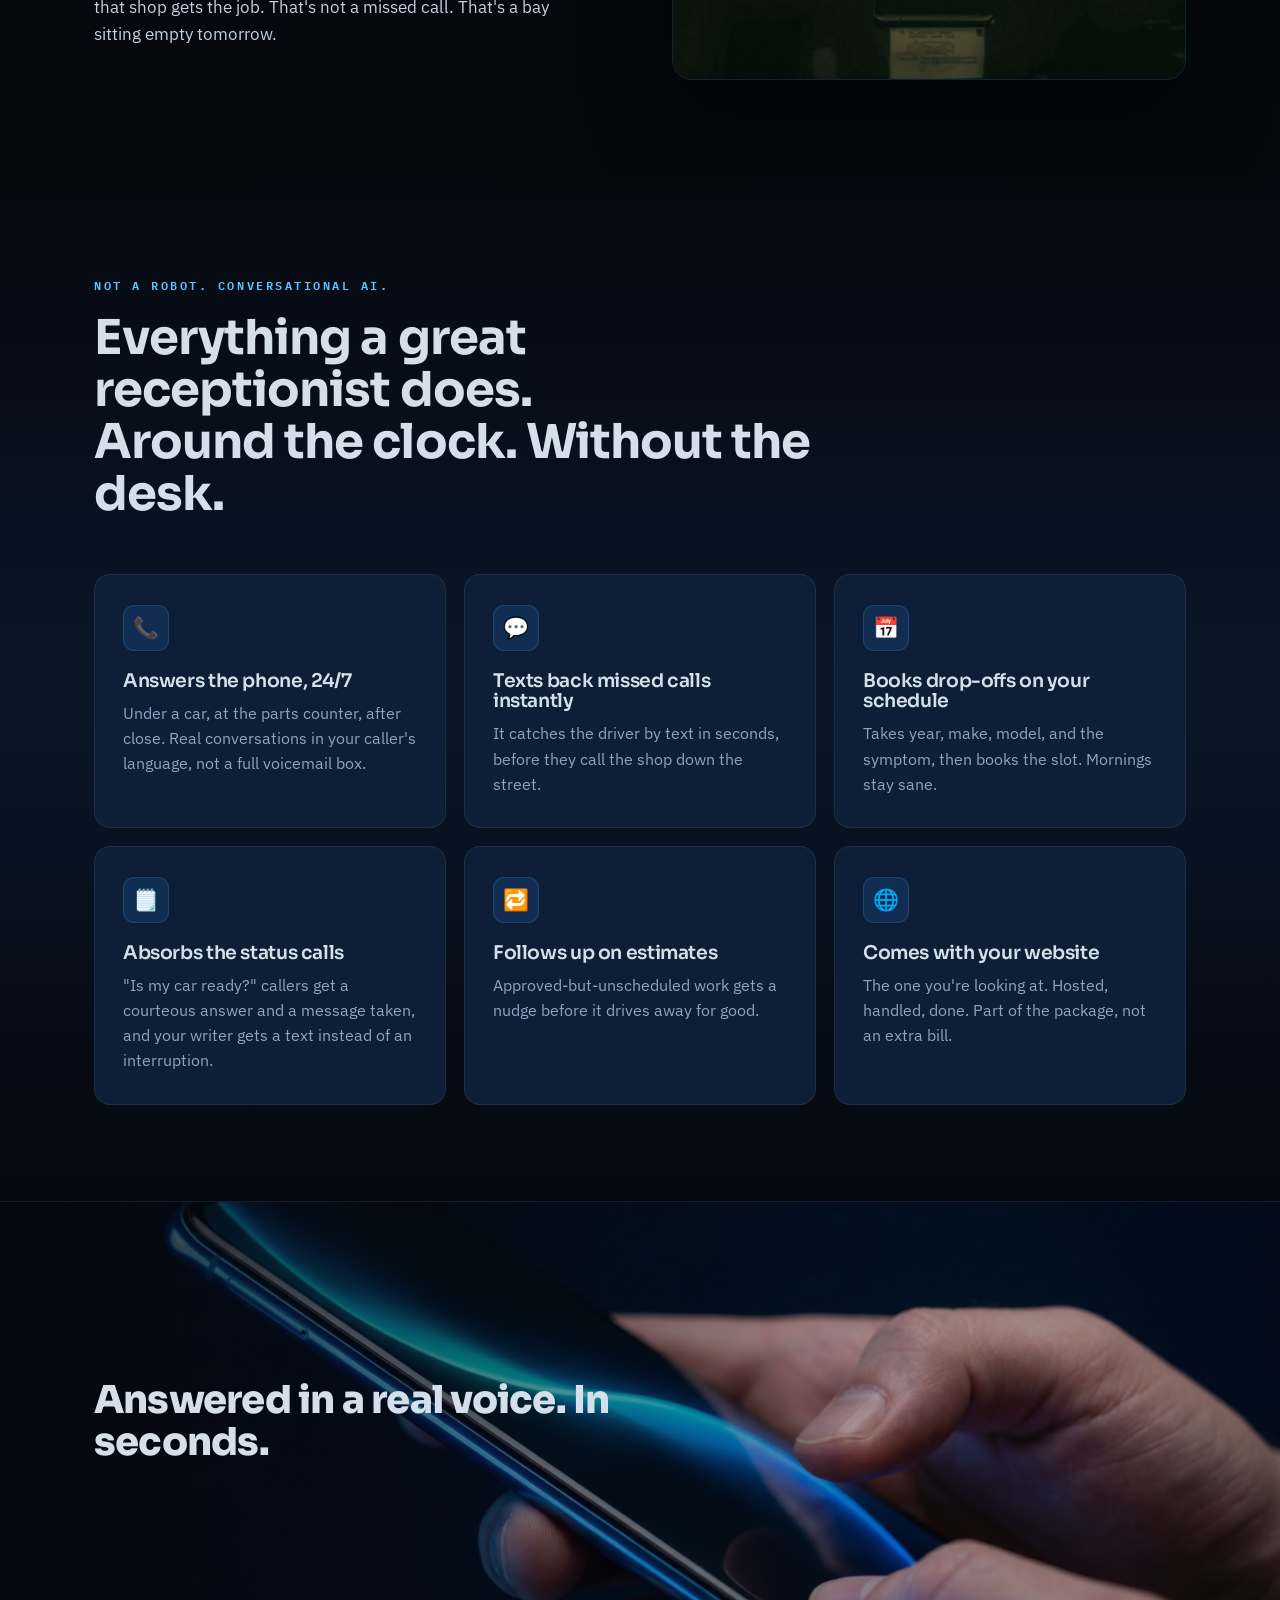
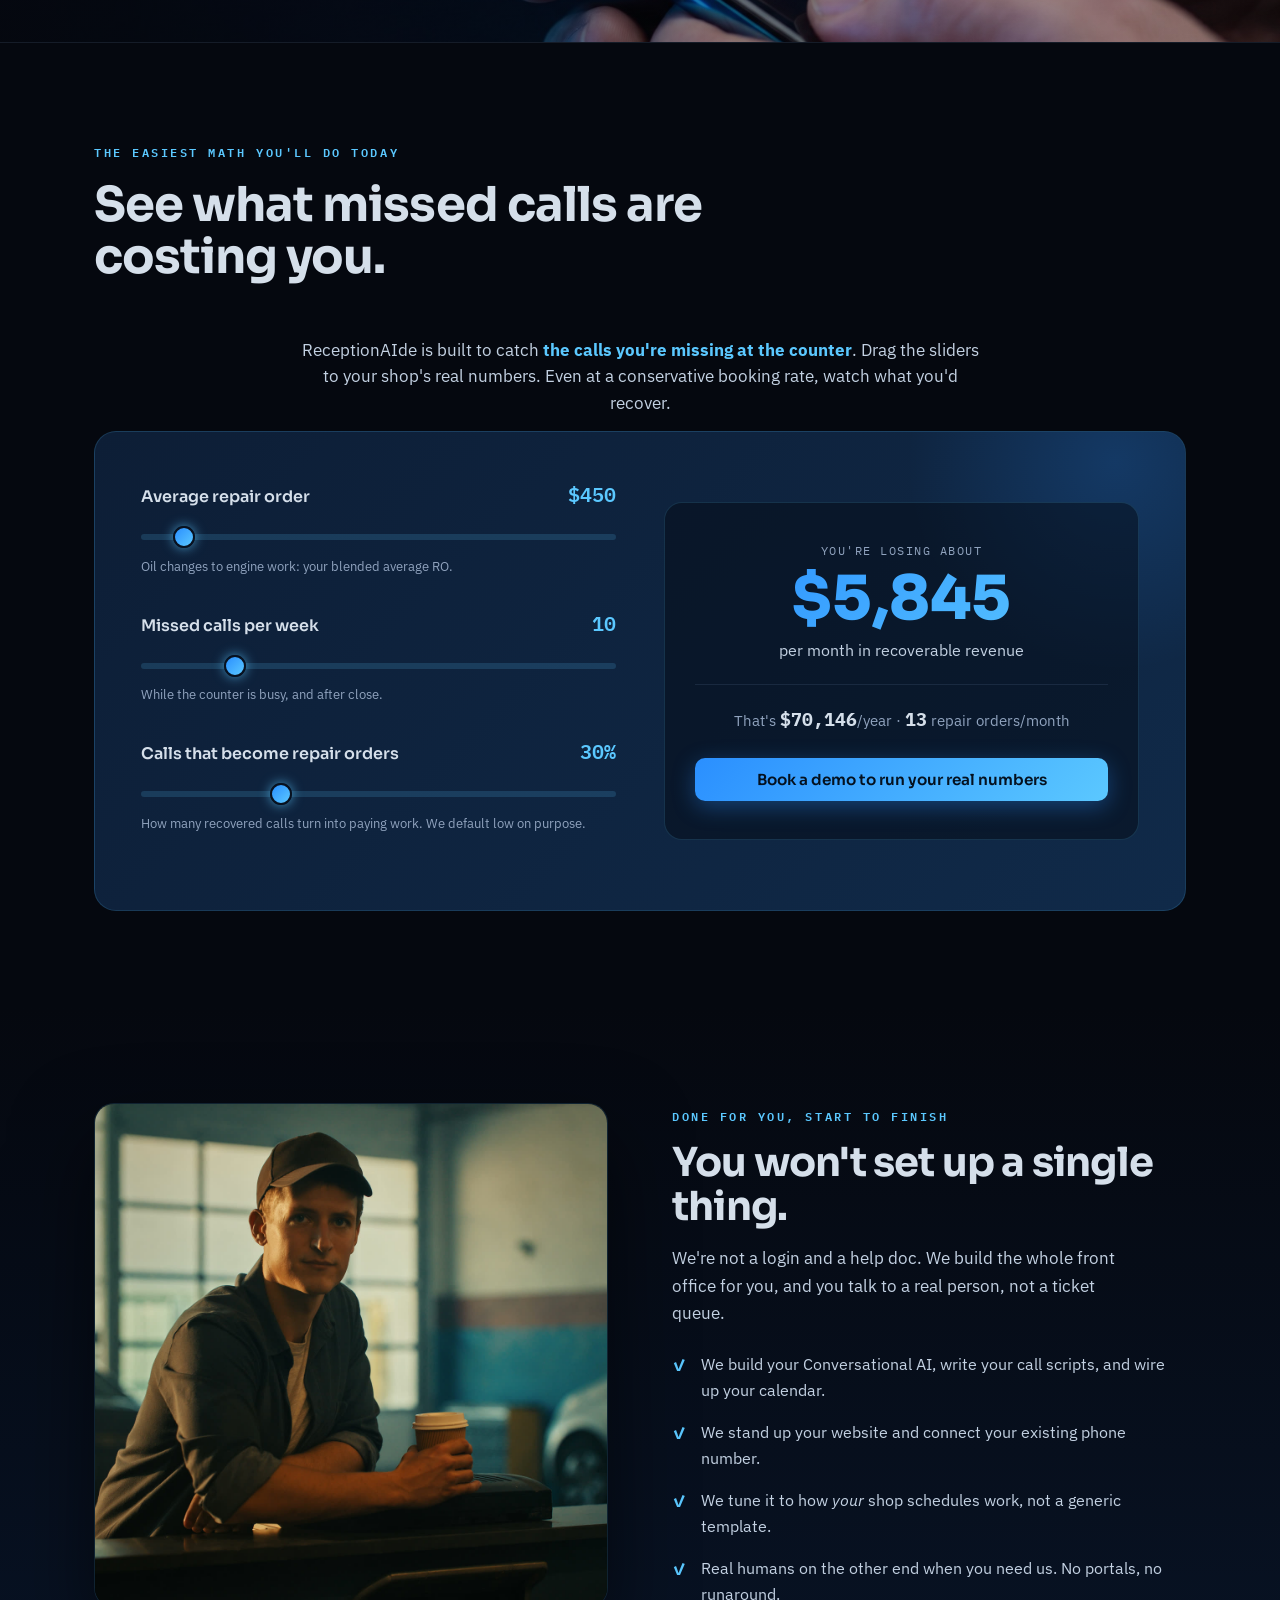
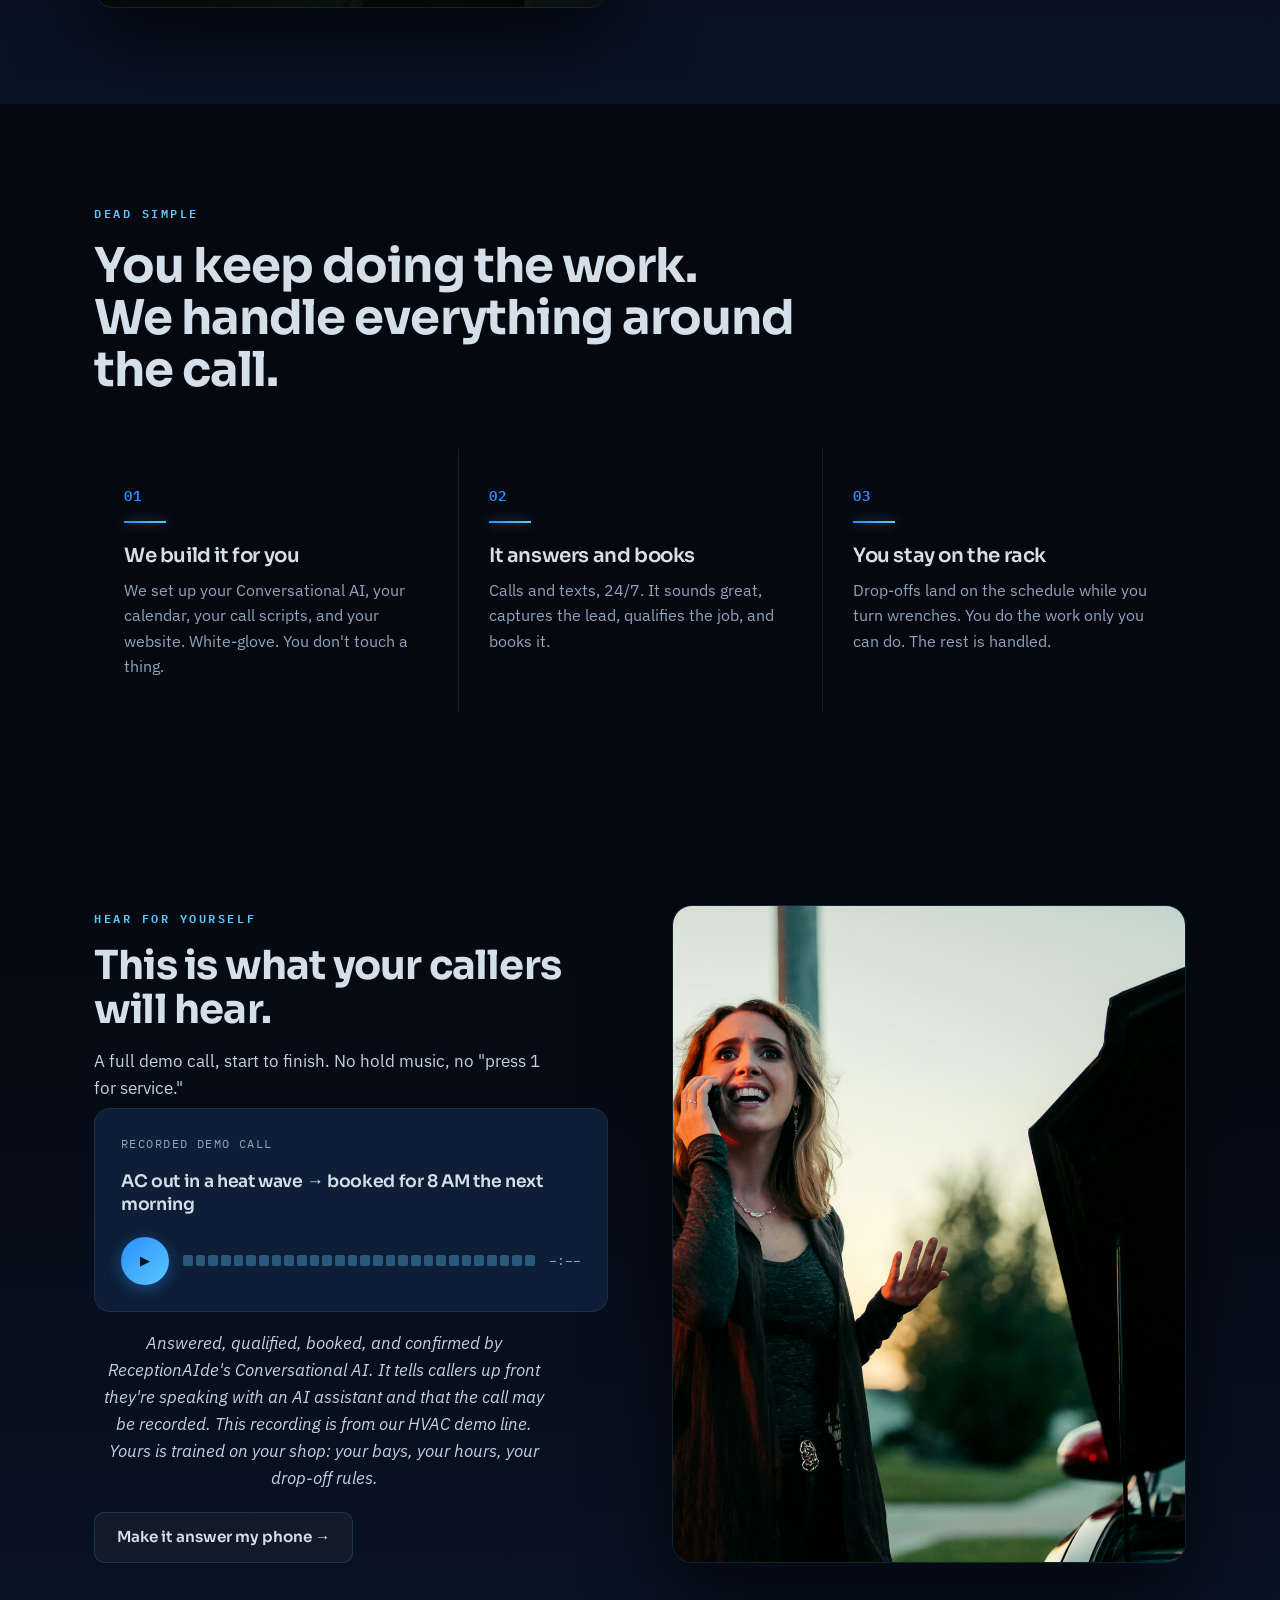
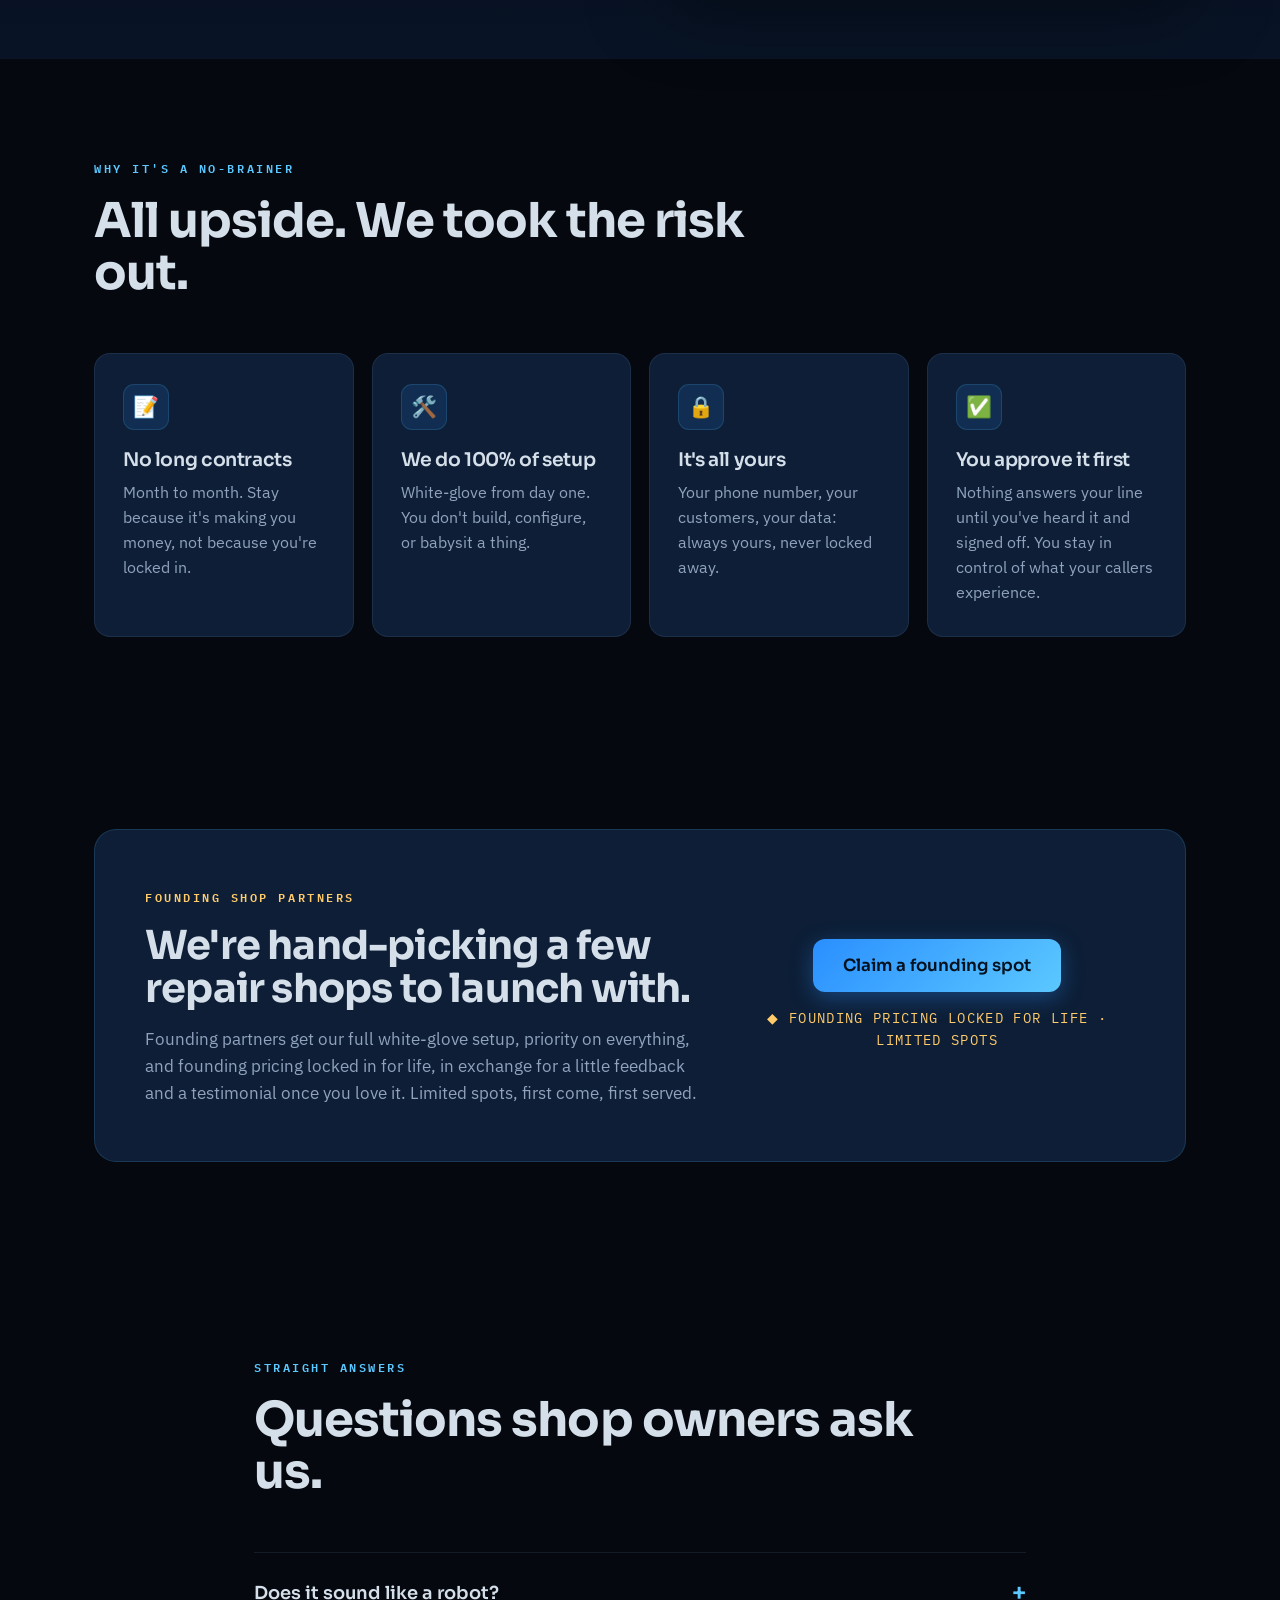
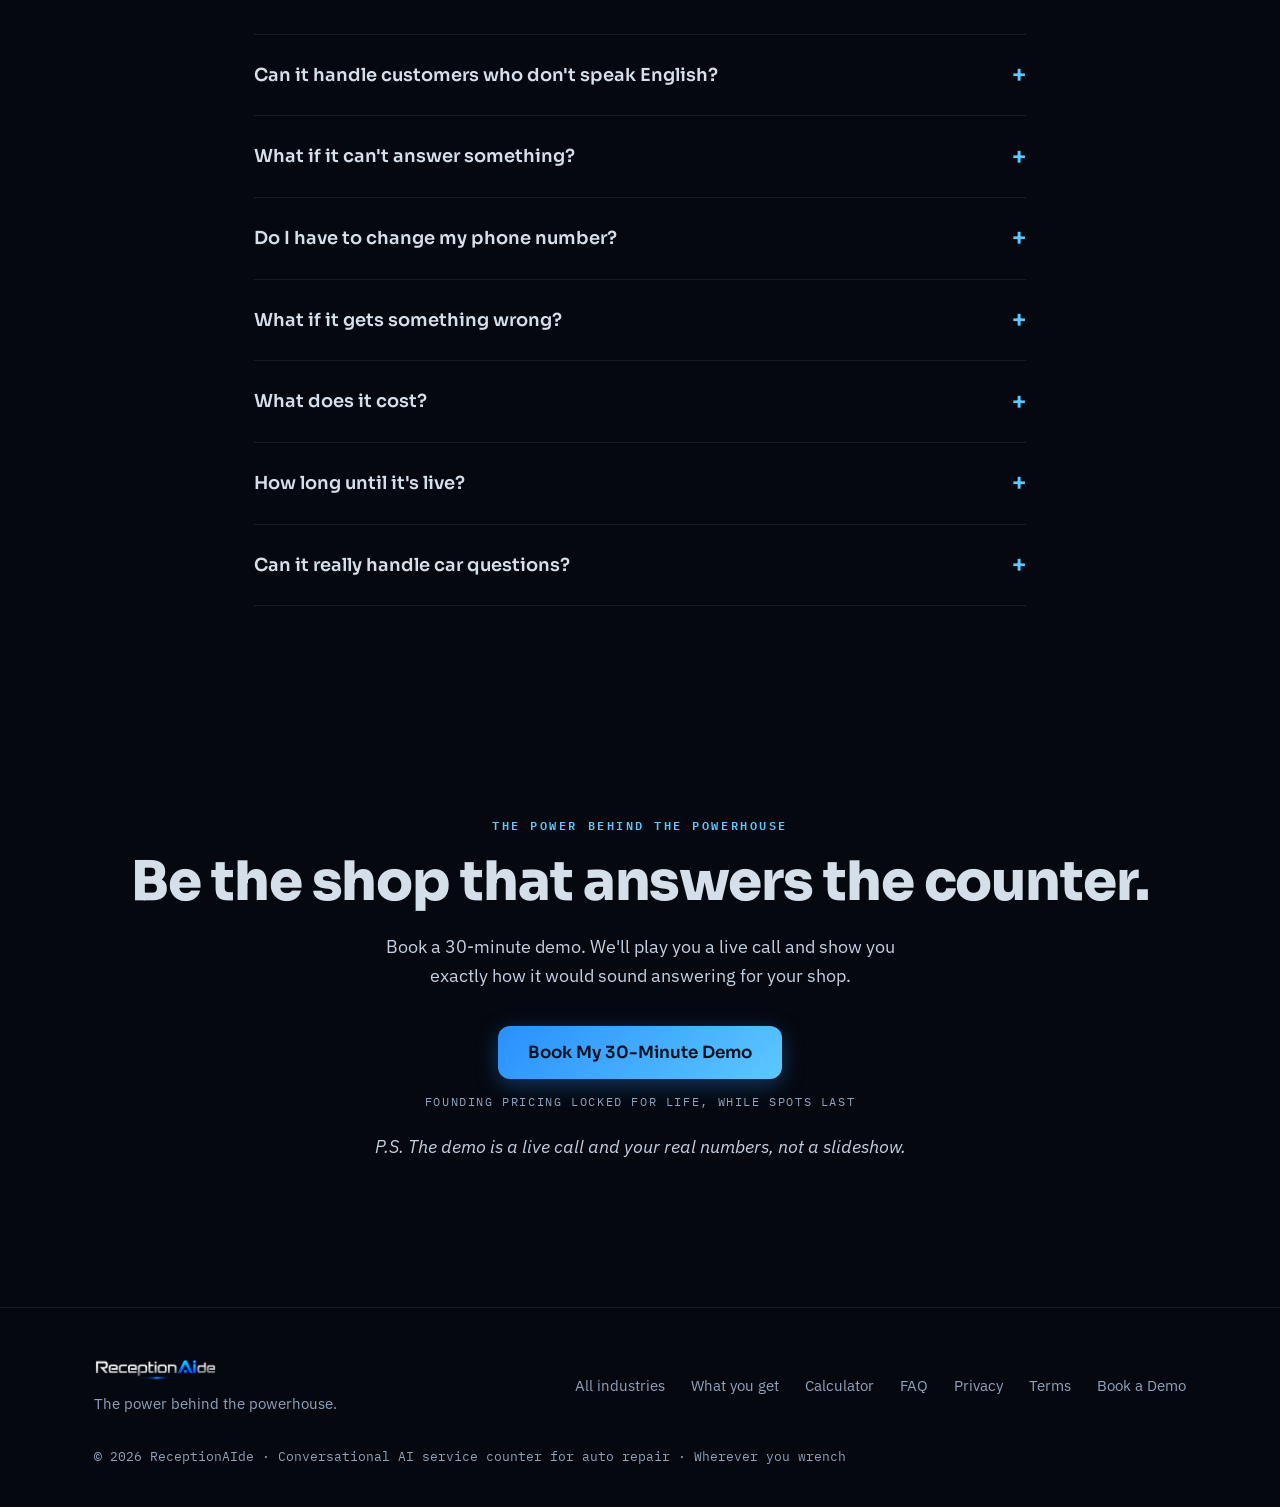
==== commit 717c4276: "Conversion pass on all 8 industry pages (direct-response mechanics, no fabricated proof) - Friction " ====
--- a/auto-repair/index.html
+++ b/auto-repair/index.html
@@ -173,6 +173,8 @@
   .final{text-align:center;padding:110px 0}
   .final h2{font-size:clamp(2.1rem,5vw,3.4rem);font-weight:800}
   .final p{color:var(--silver);font-size:1.15rem;max-width:560px;margin:20px auto 36px}
+  .cta-note{margin-top:14px;font-family:"IBM Plex Mono",monospace;font-size:.72rem;letter-spacing:.14em;text-transform:uppercase;color:var(--muted)}
+  .ps-line{margin-top:22px;color:var(--muted);font-size:.92rem;font-style:italic}
 
   footer{border-top:1px solid var(--line-soft);padding:48px 0 40px}
   .foot{display:flex;justify-content:space-between;align-items:center;gap:24px;flex-wrap:wrap}
@@ -296,6 +298,7 @@
           <button class="btn btn-primary btn-lg" onclick="book()">Book a Demo</button>
           <a class="btn btn-ghost btn-lg" href="#audio">Hear it handle a call →</a>
         </div>
+        <div class="cta-note">30 minutes · You'll hear a live call · No contracts</div>
       </div>
       <div class="hero-visual">
         <div class="phone">
@@ -439,6 +442,7 @@
         <div class="player" id="demoPlayer"><div class="tag">Recorded demo call</div><h3>AC out in a heat wave → booked for 8 AM the next morning</h3><div class="player-ctrl"><button class="play" aria-label="Play demo call">▶</button><div class="wave" id="demoWave"><i></i><i></i><i></i><i></i><i></i><i></i><i></i><i></i><i></i><i></i><i></i><i></i><i></i><i></i><i></i><i></i><i></i><i></i><i></i><i></i><i></i><i></i><i></i><i></i><i></i><i></i><i></i><i></i></div><span class="dur" id="demoTime">2:39</span></div><audio id="demoAudio" src="/audio/receptionaide-demo-call.m4a" preload="metadata"></audio></div>
         </div>
         <p class="audio-note">Answered, qualified, booked, and confirmed by ReceptionAIde's Conversational AI. It tells callers up front they're speaking with an AI assistant and that the call may be recorded. This recording is from our HVAC demo line. Yours is trained on your shop: your bays, your hours, your drop-off rules.</p>
+        <a class="btn btn-ghost" href="#" onclick="book();return false" style="margin-top:20px">Make it answer my phone →</a>
       </div>
       <figure class="split-media">
         <img src="/img/driver-roadside-relieved-phone-dusk.jpg" alt="A driver beside her car at dusk looks relieved as her call gets answered and a drop-off gets booked.">
@@ -471,7 +475,7 @@
         </div>
         <div class="founding-cta">
           <button class="btn btn-primary btn-lg" onclick="book()">Claim a founding spot</button>
-          <div class="spots">◆ LIMITED SPOTS REMAINING</div>
+          <div class="spots">◆ FOUNDING PRICING LOCKED FOR LIFE · LIMITED SPOTS</div>
         </div>
       </div>
     </div>
@@ -484,6 +488,7 @@
       <div class="faq-item" onclick="fq(this)"><div class="faq-q">Can it handle customers who don't speak English?<span class="plus">+</span></div><div class="faq-a"><p>Yes. It's multilingual. It answers in English, Spanish, and other languages, so a language barrier doesn't cost you the job.</p></div></div>
       <div class="faq-item" onclick="fq(this)"><div class="faq-q">What if it can't answer something?<span class="plus">+</span></div><div class="faq-a"><p>It takes a detailed message or routes the call to you, and texts you a full summary either way. Nothing gets buried in a voicemail box.</p></div></div>
       <div class="faq-item" onclick="fq(this)"><div class="faq-q">Do I have to change my phone number?<span class="plus">+</span></div><div class="faq-a"><p>No. We forward your existing number, so your customers call the same number they always have. Nothing changes on your trucks or your signs.</p></div></div>
+      <div class="faq-item" onclick="fq(this)"><div class="faq-q">What if it gets something wrong?<span class="plus">+</span></div><div class="faq-a"><p>It works from your playbook only: your services, your prices, your rules. Anything outside the playbook becomes a message or a transfer to you, never a guess. And nothing answers your line until you've heard it and signed off.</p></div></div>
       <div class="faq-item" onclick="fq(this)"><div class="faq-q">What does it cost?<span class="plus">+</span></div><div class="faq-a"><p>Every shop is different, so we price it to your call volume and setup right in the demo: no surprises, no long contracts. Most owners find it costs less than the jobs they're losing each month.</p></div></div>
       <div class="faq-item" onclick="fq(this)"><div class="faq-q">How long until it's live?<span class="plus">+</span></div><div class="faq-a"><p>Days, not months. We do the building, you approve it and go. Founding partners get moved to the front of the line.</p></div></div>
       <div class="faq-item" onclick="fq(this)"><div class="faq-q">Can it really handle car questions?<span class="plus">+</span></div><div class="faq-a"><p>It handles the front-counter side: symptoms, drop-off times, hours, towing questions, year-make-model intake. Diagnosis stays with your techs, and anything it can't answer becomes a clean message with a call-back number.</p></div></div>
@@ -495,7 +500,9 @@
       <span class="eyebrow">The power behind the powerhouse</span>
       <h2>Be the shop that answers the counter.</h2>
       <p>Book a 30-minute demo. We'll play you a live call and show you exactly how it would sound answering for your shop.</p>
-      <button class="btn btn-primary btn-lg" onclick="book()">Book a Demo</button>
+      <button class="btn btn-primary btn-lg" onclick="book()">Book My 30-Minute Demo</button>
+      <div class="cta-note">Founding pricing locked for life, while spots last</div>
+      <p class="ps-line">P.S. The demo is a live call and your real numbers, not a slideshow.</p>
     </div>
   </section>
 
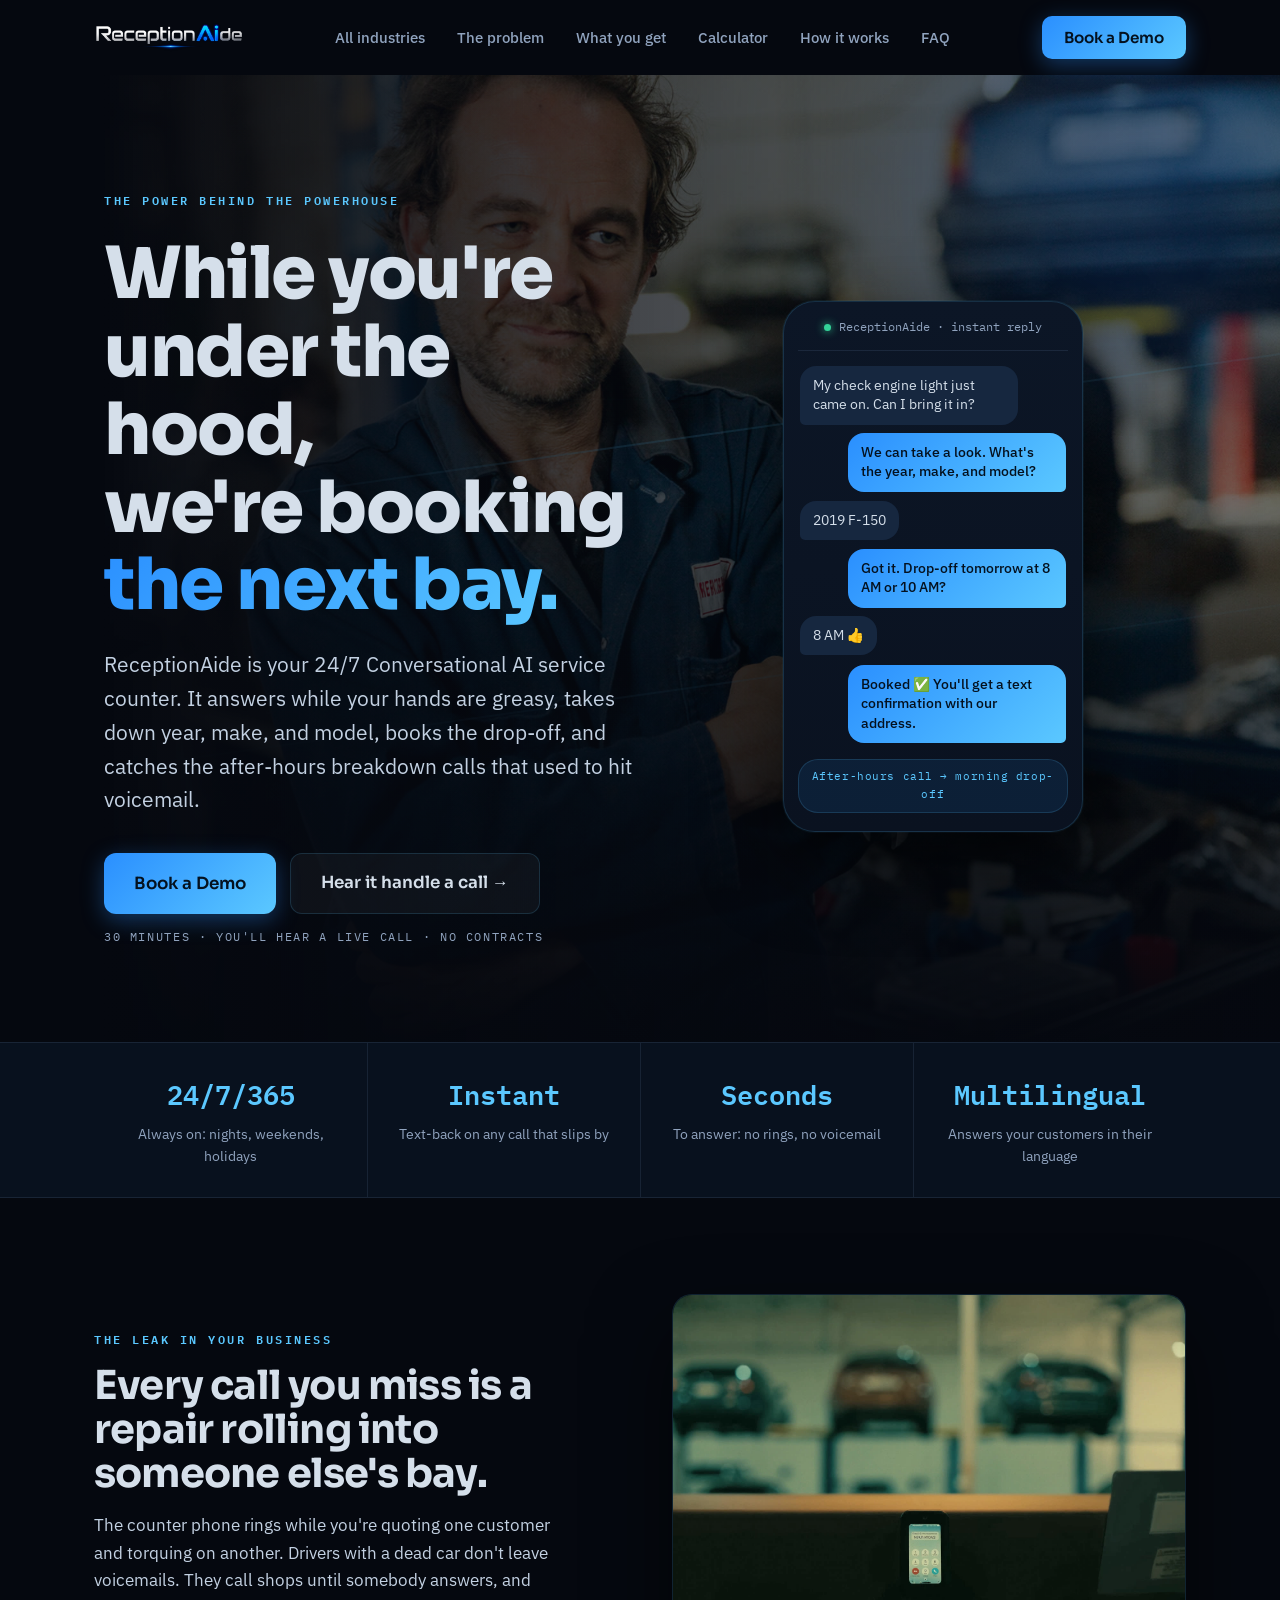
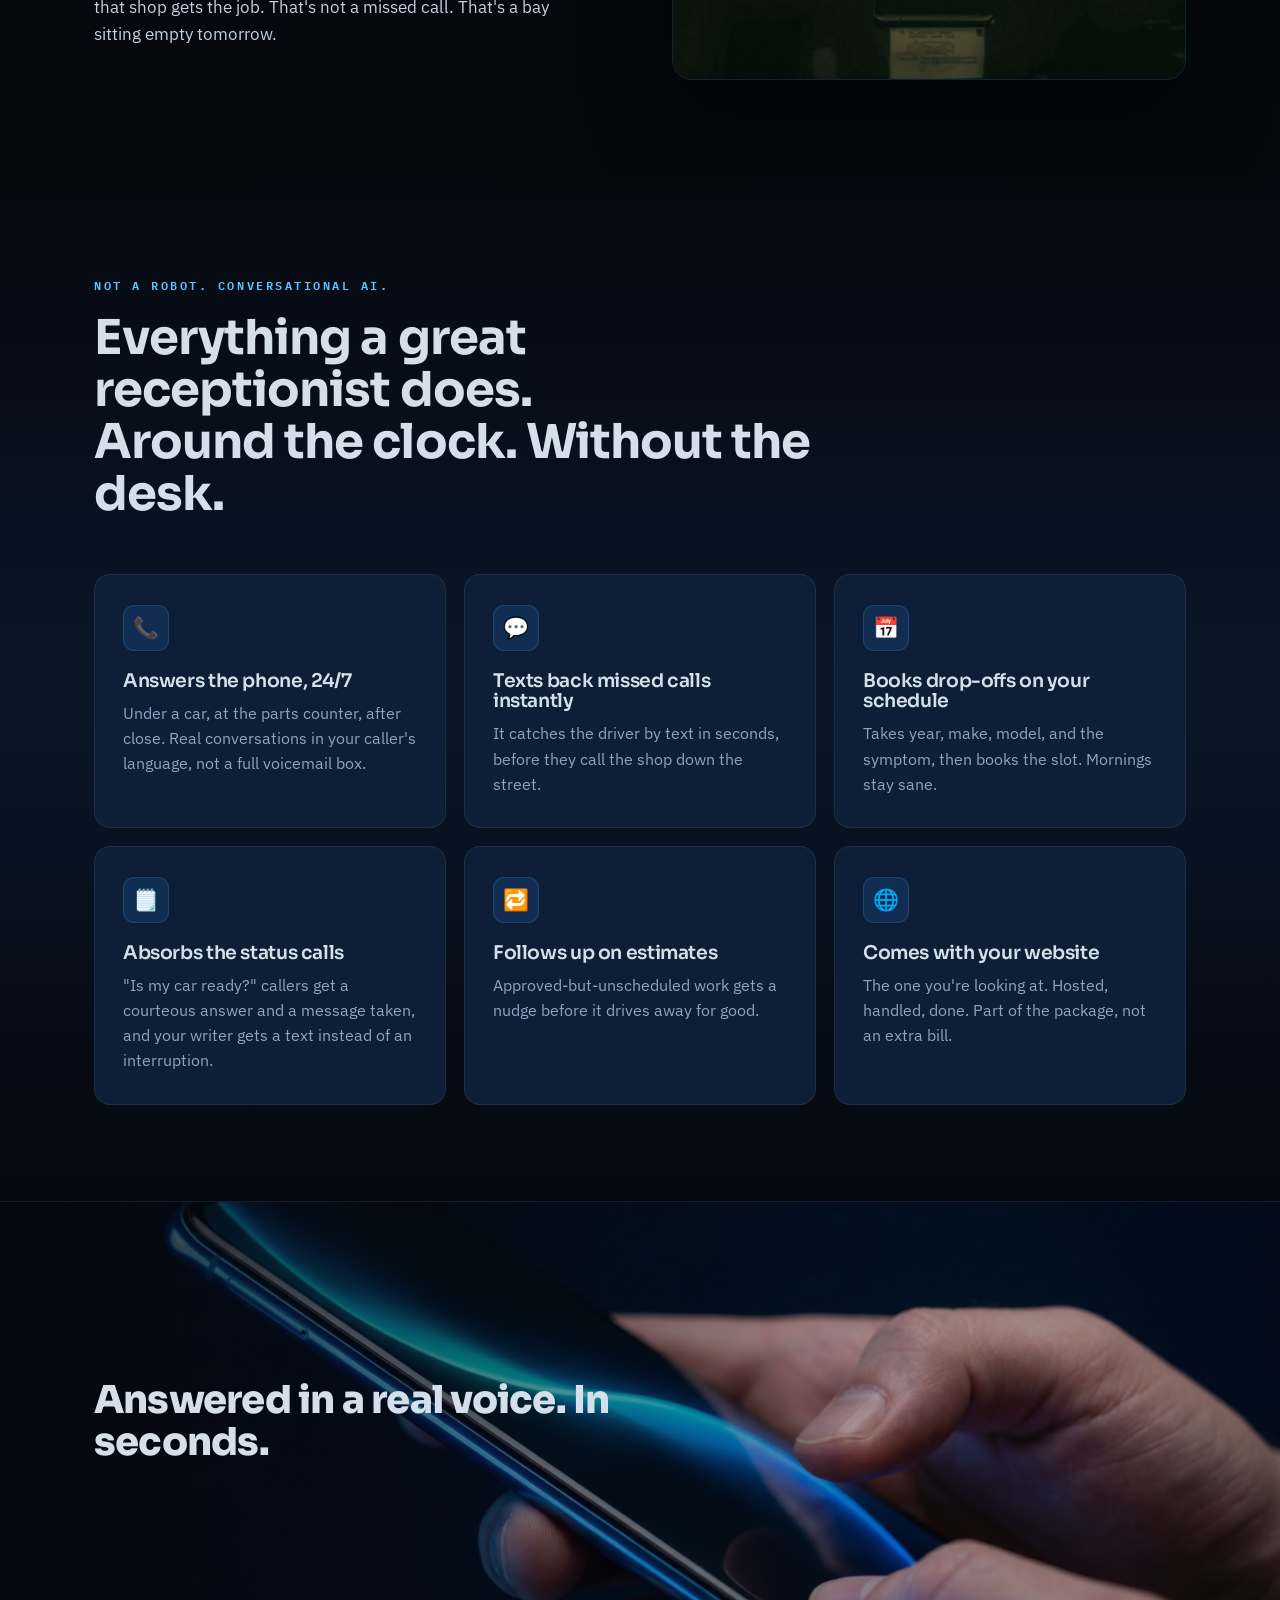
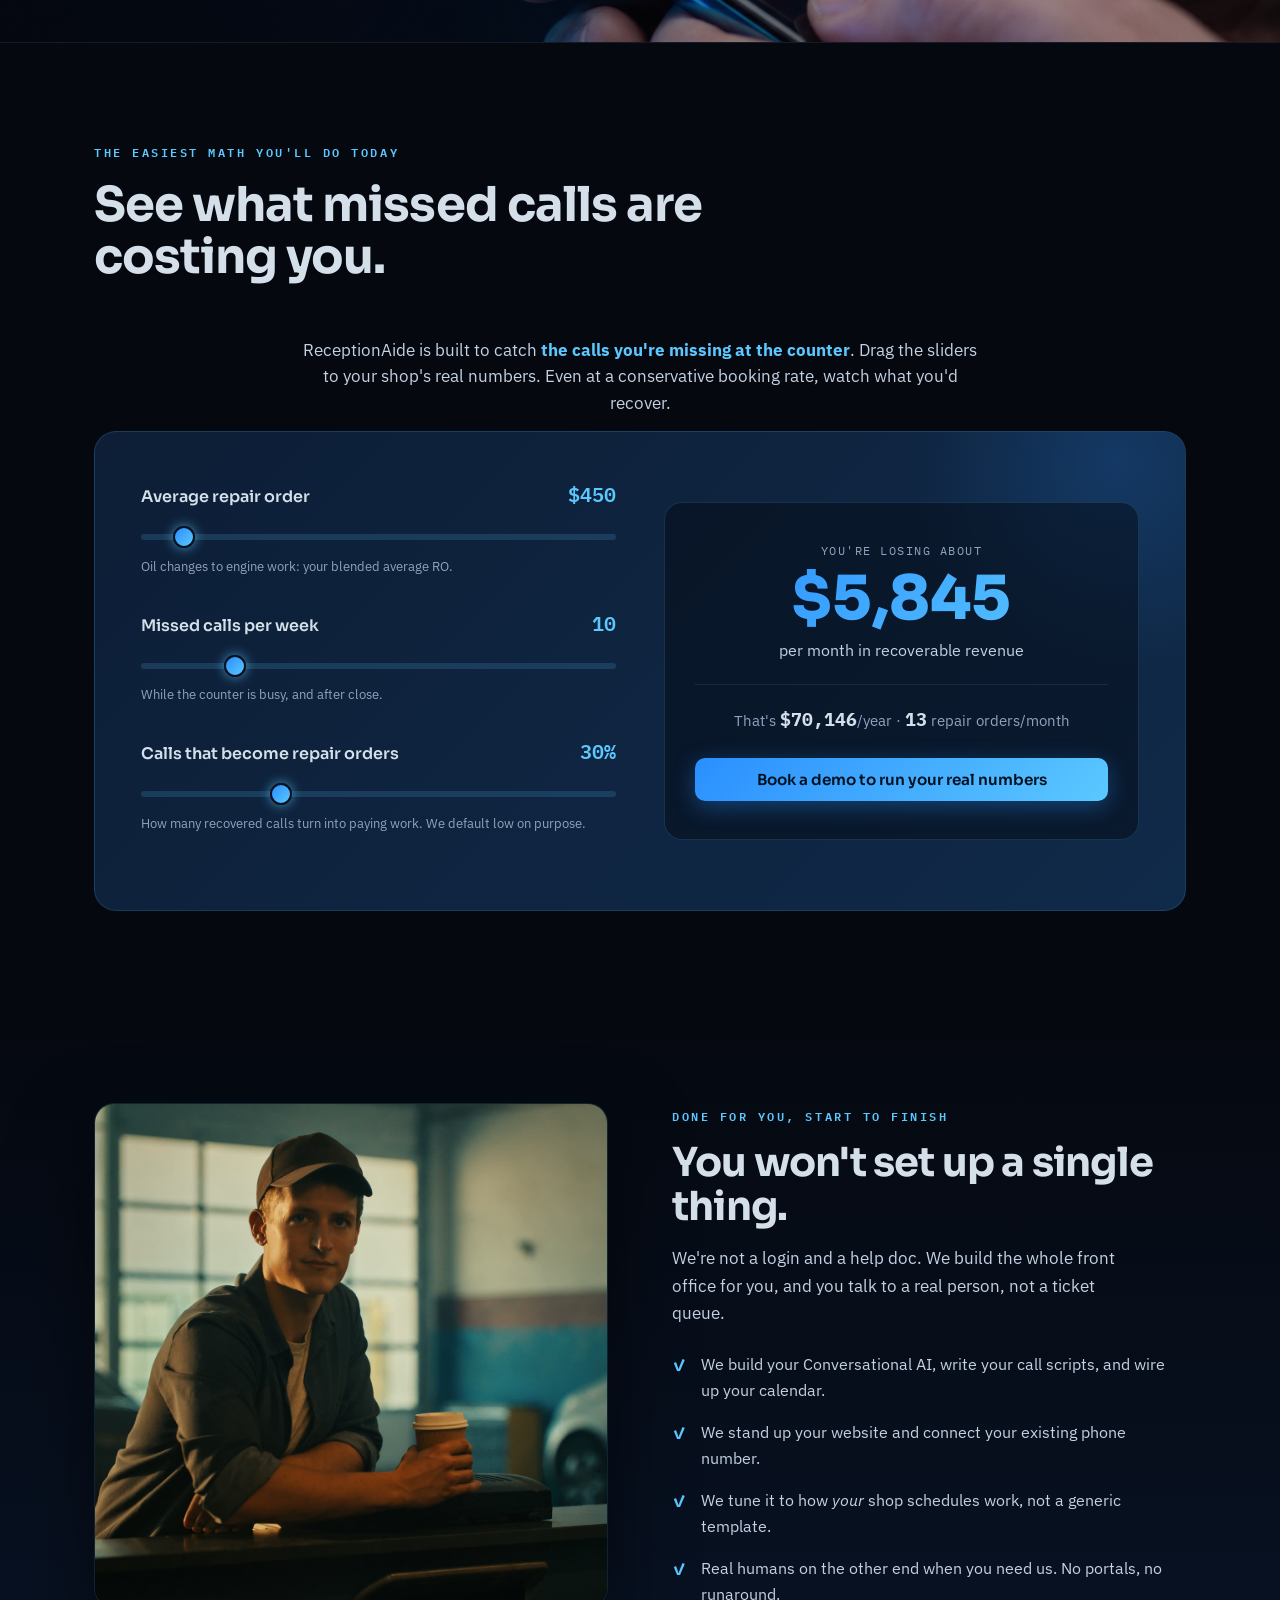
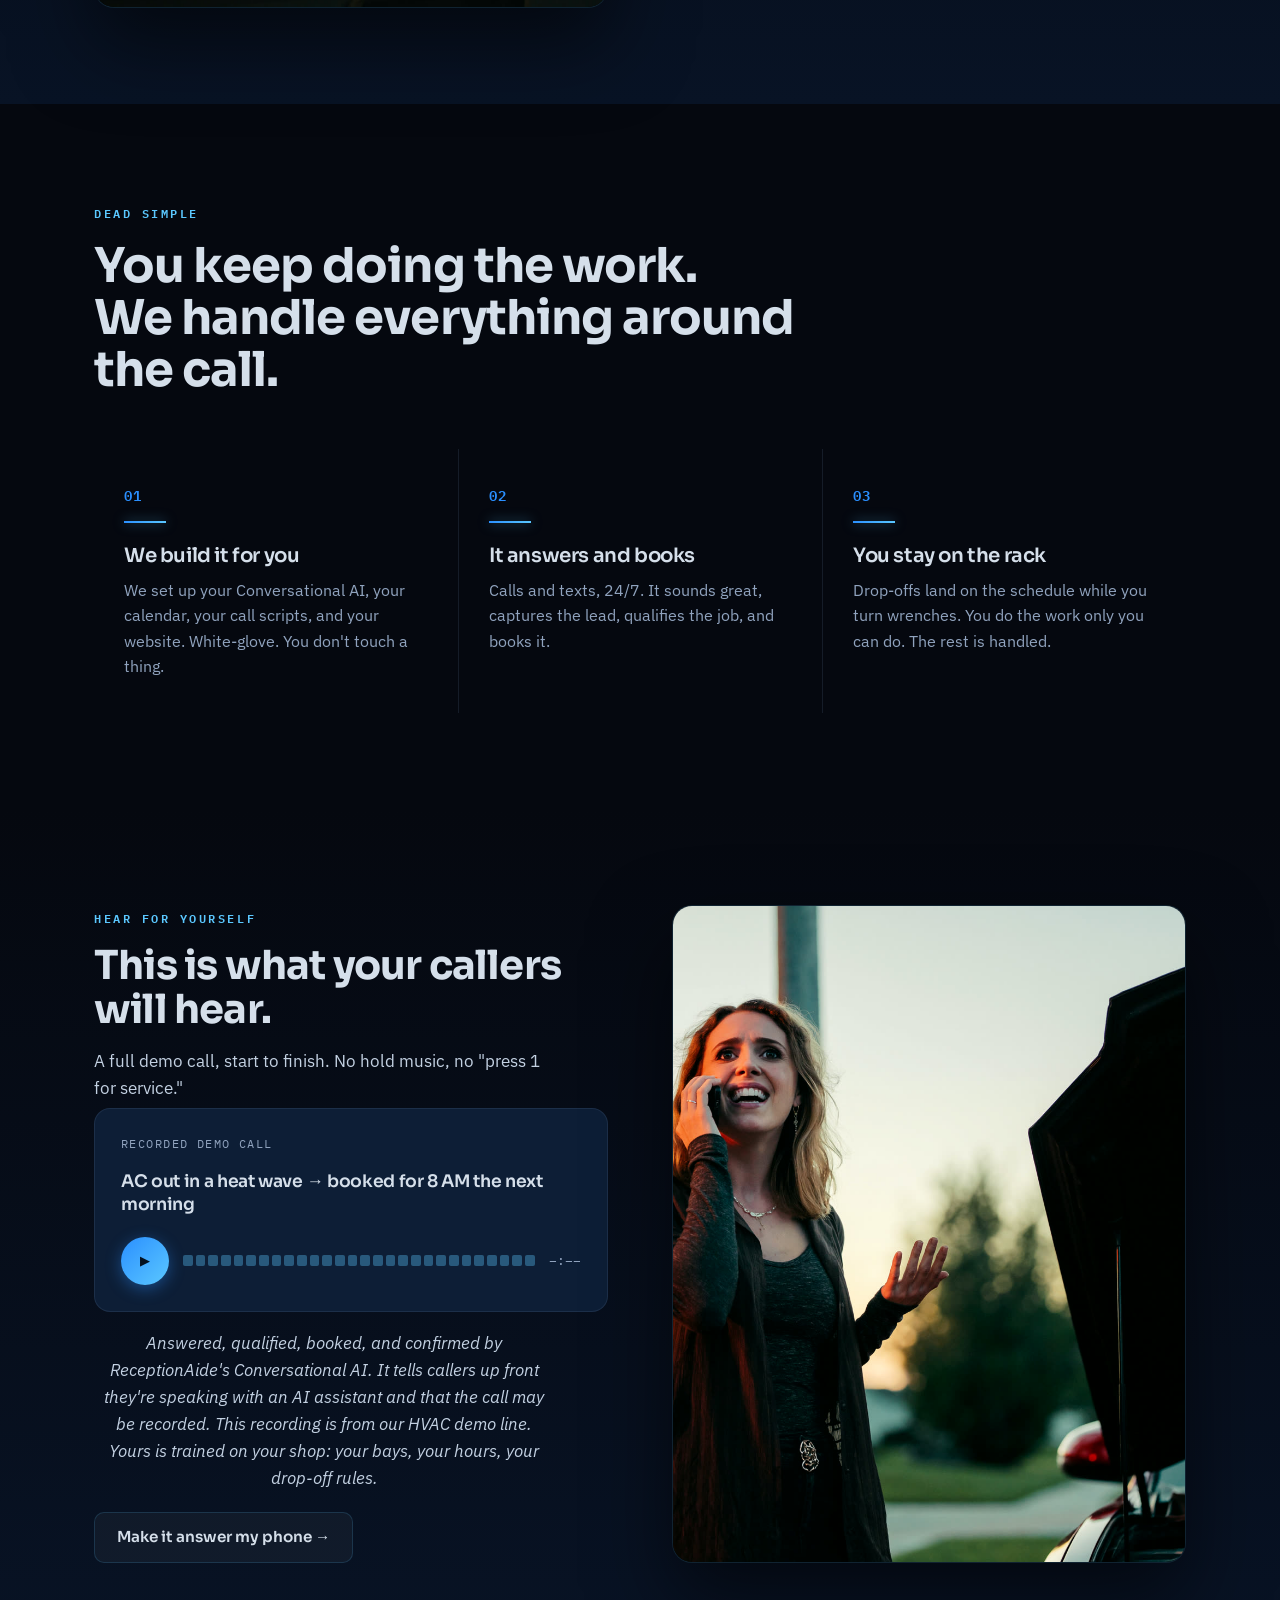
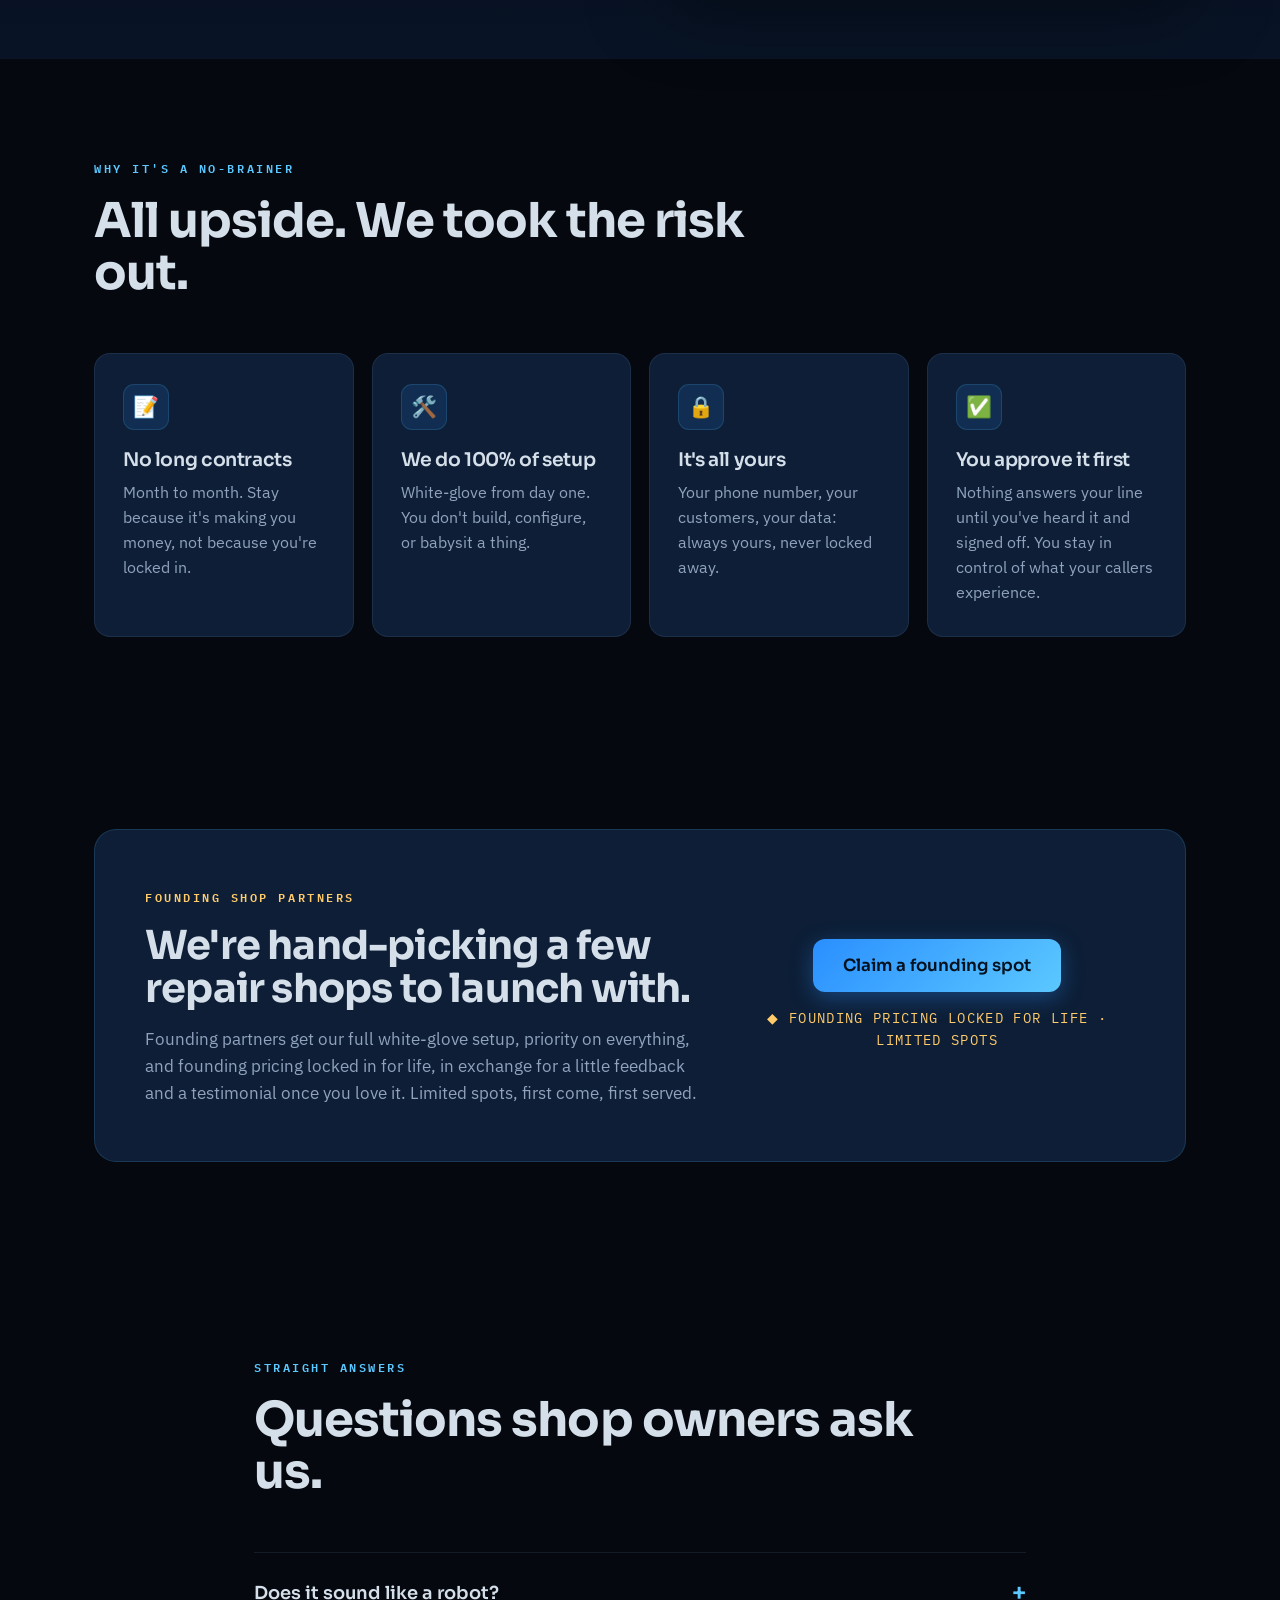
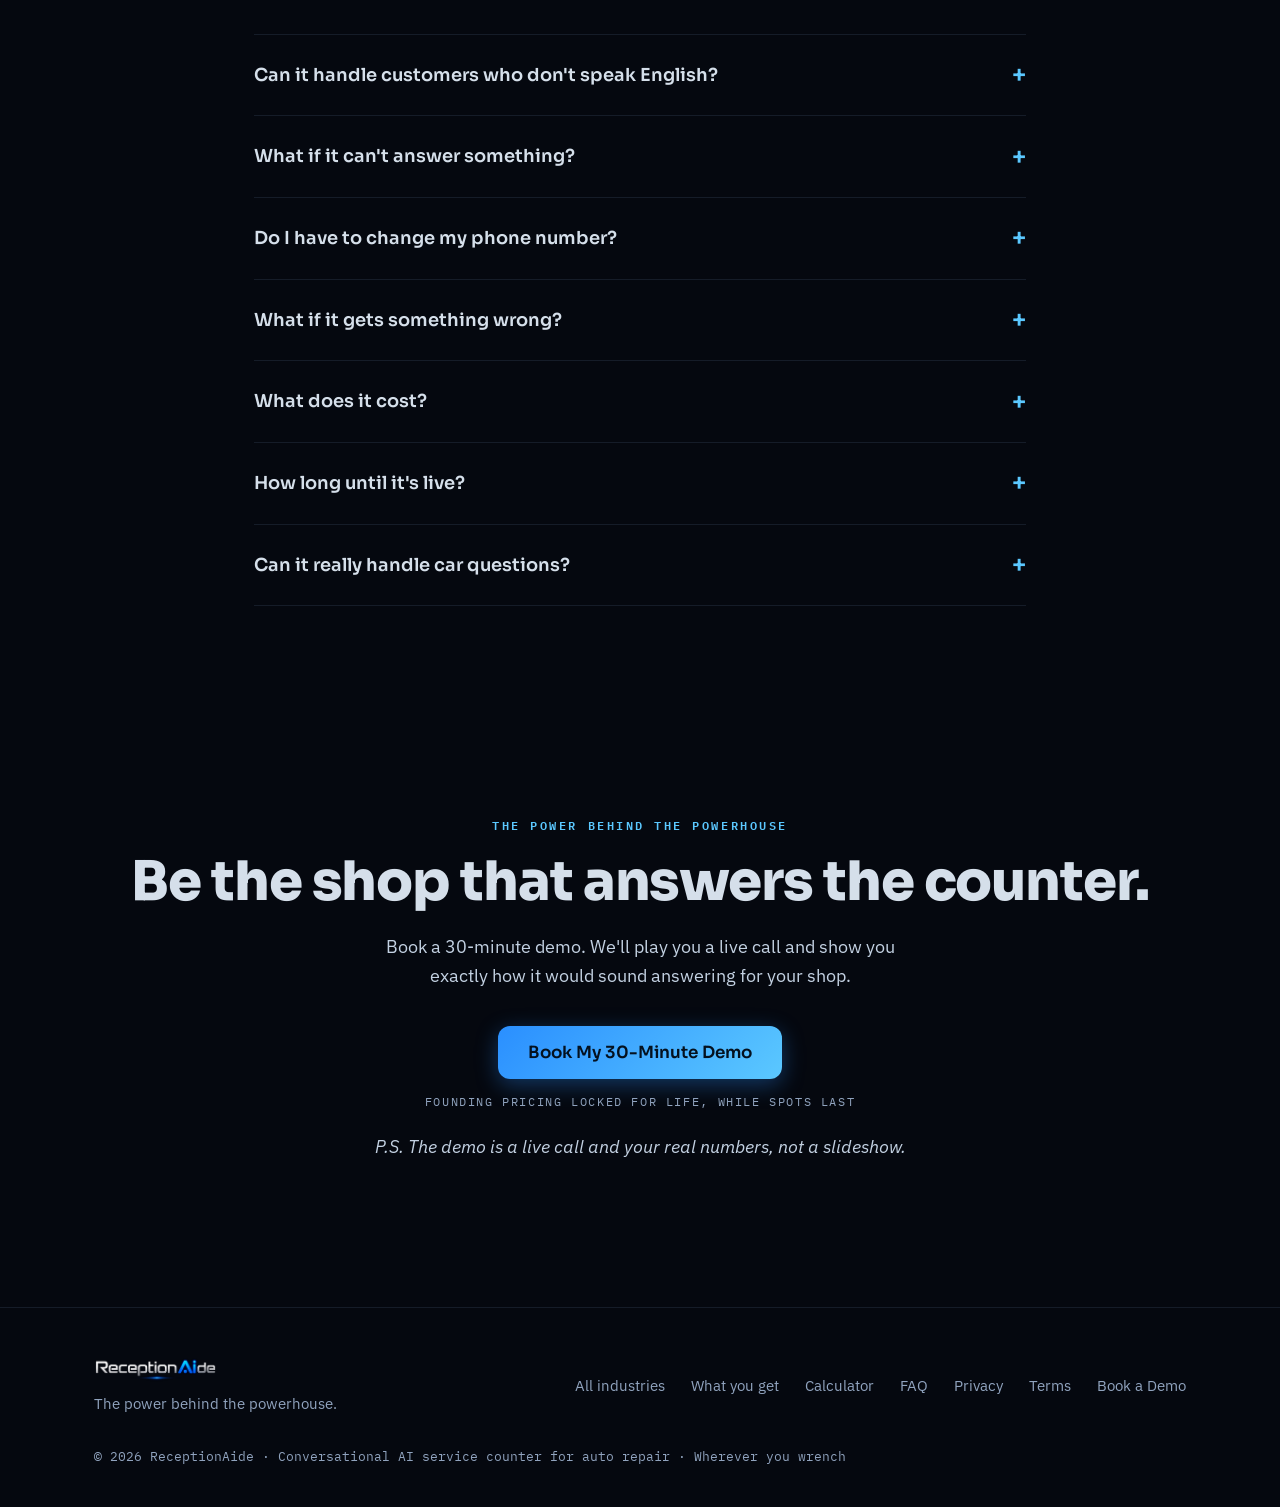
==== commit 9311728a: "Spell the name ReceptionAide everywhere The logo's blue Ai is a visual treatment of the letters A an" ====
--- a/auto-repair/index.html
+++ b/auto-repair/index.html
@@ -3,9 +3,9 @@
 <head>
 <meta charset="UTF-8">
 <meta name="viewport" content="width=device-width, initial-scale=1.0">
-<title>ReceptionAIde for Auto Repair · The power behind the powerhouse</title>
-<meta name="description" content="ReceptionAIde is the 24/7 Conversational AI service counter for auto repair shops. It answers while your hands are greasy, books drop-offs with year, make, and model, and catches after-hours breakdown calls. Book a demo.">
-<meta property="og:title" content="ReceptionAIde for Auto Repair · The power behind the powerhouse">
+<title>ReceptionAide for Auto Repair · The power behind the powerhouse</title>
+<meta name="description" content="ReceptionAide is the 24/7 Conversational AI service counter for auto repair shops. It answers while your hands are greasy, books drop-offs with year, make, and model, and catches after-hours breakdown calls. Book a demo.">
+<meta property="og:title" content="ReceptionAide for Auto Repair · The power behind the powerhouse">
 <meta property="og:description" content="The 24/7 Conversational AI service counter for auto shops. Answers while you wrench, books drop-offs, catches after-hours breakdowns.">
 <meta property="og:type" content="website">
 <meta property="og:url" content="https://receptionaide.com/auto-repair/">
@@ -24,7 +24,7 @@
   }
   *{box-sizing:border-box;margin:0;padding:0}
   html{scroll-behavior:smooth}
-  body{background:var(--ink);color:var(--white);font-family:"IBM Plex Sans",system-ui,sans-serif;line-height:1.6;-webkit-font-smoothing:antialiased;overflow-x:hidden}
+  body{background:var(--ink);color:var(--white);font-family:"IBM Plex Sans",system-ui,sans-serif;line-height:1.6;-webkit-font-smoothing:antialiased;overflow-x:hidden;overflow-x:clip}
   a{color:inherit;text-decoration:none}
   .wrap{max-width:var(--maxw);margin:0 auto;padding:0 24px}
   .eyebrow{font-family:"IBM Plex Mono",monospace;font-size:.72rem;font-weight:600;letter-spacing:.22em;text-transform:uppercase;color:var(--cyan);display:inline-block;margin-bottom:18px}
@@ -179,7 +179,7 @@
   footer{border-top:1px solid var(--line-soft);padding:48px 0 40px}
   .foot{display:flex;justify-content:space-between;align-items:center;gap:24px;flex-wrap:wrap}
   .foot .tag{color:var(--muted);font-size:.92rem;margin-top:8px}
-  .foot-links{display:flex;gap:26px;color:var(--muted);font-size:.92rem}
+  .foot-links{display:flex;flex-wrap:wrap;gap:10px 26px;color:var(--muted);font-size:.92rem}
   .foot-links a:hover{color:var(--white)}
   .copy{color:var(--muted);font-size:.84rem;margin-top:30px;font-family:"IBM Plex Mono",monospace}
 
@@ -217,7 +217,8 @@
     .hero-visual{order:2}
     .stat-row{grid-template-columns:1fr 1fr}
     .stat:nth-child(3){border-left:none}
-    .stat .v{font-size:1.45rem}
+    .stat{min-width:0;padding:26px 10px}
+    .stat .v{font-size:1.2rem}
     .step{border-left:none;border-top:1px solid var(--line-soft);padding:28px 4px}
     .step:first-child{border-top:none}
     .founding-box{grid-template-columns:1fr;text-align:center;padding:40px 28px}
@@ -227,7 +228,7 @@
 
   /* ---- IMAGE INTEGRATION (test build) ---- */
   /* hero photographic backdrop — figure sits in the gap between copy and the phone card */
-  .hero-photo{position:absolute;inset:0;z-index:0;background-size:132%;background-position:12% 32%;background-repeat:no-repeat;opacity:.6}
+  .hero-photo{position:absolute;inset:0;z-index:0;background-size:cover;background-position:65% 28%;background-repeat:no-repeat;opacity:.6}
   @media(max-width:860px){.hero-photo{background-size:cover;background-position:70% 30%}}
   .hero-scrim{position:absolute;inset:0;z-index:1;background:linear-gradient(90deg,var(--ink) 8%,rgba(5,8,15,.62) 44%,rgba(5,8,15,.20) 100%),linear-gradient(0deg,var(--ink),transparent 58%)}
   .hero .hero-inner{z-index:2}
@@ -272,7 +273,7 @@
 <header id="hdr">
   <div class="wrap nav">
     <a class="brand" href="/">
-      <img class="logo-img" src="/img/receptionaide-logo.png" alt="ReceptionAIde">
+      <img class="logo-img" src="/img/receptionaide-logo.png" alt="ReceptionAide">
     </a>
     <nav class="nav-links">
       <a href="/">All industries</a><a href="#problem">The problem</a><a href="#what">What you get</a><a href="#calc">Calculator</a><a href="#how">How it works</a><a href="#faq">FAQ</a>
@@ -293,7 +294,7 @@
       <div class="hero-copy">
         <span class="eyebrow">The power behind the powerhouse</span>
         <h1>While you're under the hood,<br>we're booking <span class="hl">the next bay.</span></h1>
-        <p class="sub">ReceptionAIde is your 24/7 Conversational AI service counter. It answers while your hands are greasy, takes down year, make, and model, books the drop-off, and catches the after-hours breakdown calls that used to hit voicemail.</p>
+        <p class="sub">ReceptionAide is your 24/7 Conversational AI service counter. It answers while your hands are greasy, takes down year, make, and model, books the drop-off, and catches the after-hours breakdown calls that used to hit voicemail.</p>
         <div class="hero-cta">
           <button class="btn btn-primary btn-lg" onclick="book()">Book a Demo</button>
           <a class="btn btn-ghost btn-lg" href="#audio">Hear it handle a call →</a>
@@ -302,7 +303,7 @@
       </div>
       <div class="hero-visual">
         <div class="phone">
-          <div class="phone-top"><span class="pdot"></span>ReceptionAIde · instant reply</div>
+          <div class="phone-top"><span class="pdot"></span>ReceptionAide · instant reply</div>
           <div class="thread">
             <div class="msg in" style="--d:.3s">My check engine light just came on. Can I bring it in?</div>
             <div class="msg out" style="--d:1.0s">We can take a look. What's the year, make, and model?</div>
@@ -368,7 +369,7 @@
         <span class="eyebrow">The easiest math you'll do today</span>
         <h2>See what missed calls are costing you.</h2>
       </div>
-      <p class="calc-frame">ReceptionAIde is built to catch <b>the calls you're missing at the counter</b>. Drag the sliders to your shop's real numbers. Even at a conservative booking rate, watch what you'd recover.</p>
+      <p class="calc-frame">ReceptionAide is built to catch <b>the calls you're missing at the counter</b>. Drag the sliders to your shop's real numbers. Even at a conservative booking rate, watch what you'd recover.</p>
       <div class="calc-box">
         <div class="calc-controls">
           <div class="slider-group">
@@ -441,7 +442,7 @@
         <div class="audio-grid">
         <div class="player" id="demoPlayer"><div class="tag">Recorded demo call</div><h3>AC out in a heat wave → booked for 8 AM the next morning</h3><div class="player-ctrl"><button class="play" aria-label="Play demo call">▶</button><div class="wave" id="demoWave"><i></i><i></i><i></i><i></i><i></i><i></i><i></i><i></i><i></i><i></i><i></i><i></i><i></i><i></i><i></i><i></i><i></i><i></i><i></i><i></i><i></i><i></i><i></i><i></i><i></i><i></i><i></i><i></i></div><span class="dur" id="demoTime">2:39</span></div><audio id="demoAudio" src="/audio/receptionaide-demo-call.m4a" preload="metadata"></audio></div>
         </div>
-        <p class="audio-note">Answered, qualified, booked, and confirmed by ReceptionAIde's Conversational AI. It tells callers up front they're speaking with an AI assistant and that the call may be recorded. This recording is from our HVAC demo line. Yours is trained on your shop: your bays, your hours, your drop-off rules.</p>
+        <p class="audio-note">Answered, qualified, booked, and confirmed by ReceptionAide's Conversational AI. It tells callers up front they're speaking with an AI assistant and that the call may be recorded. This recording is from our HVAC demo line. Yours is trained on your shop: your bays, your hours, your drop-off rules.</p>
         <a class="btn btn-ghost" href="#" onclick="book();return false" style="margin-top:20px">Make it answer my phone →</a>
       </div>
       <figure class="split-media">
@@ -512,12 +513,12 @@
   <div class="wrap">
     <div class="foot">
       <div>
-        <span class="brand" style="font-size:1.15rem"><img class="logo-img" src="/img/receptionaide-logo.png" alt="ReceptionAIde"></span>
+        <span class="brand" style="font-size:1.15rem"><img class="logo-img" src="/img/receptionaide-logo.png" alt="ReceptionAide"></span>
         <div class="tag">The power behind the powerhouse.</div>
       </div>
       <div class="foot-links"><a href="/">All industries</a><a href="#what">What you get</a><a href="#calc">Calculator</a><a href="#faq">FAQ</a><a href="/privacy.html">Privacy</a><a href="/terms.html">Terms</a><a href="#" onclick="book();return false">Book a Demo</a></div>
     </div>
-    <div class="copy">© 2026 ReceptionAIde · Conversational AI service counter for auto repair · Wherever you wrench</div>
+    <div class="copy">© 2026 ReceptionAide · Conversational AI service counter for auto repair · Wherever you wrench</div>
   </div>
 </footer>
 
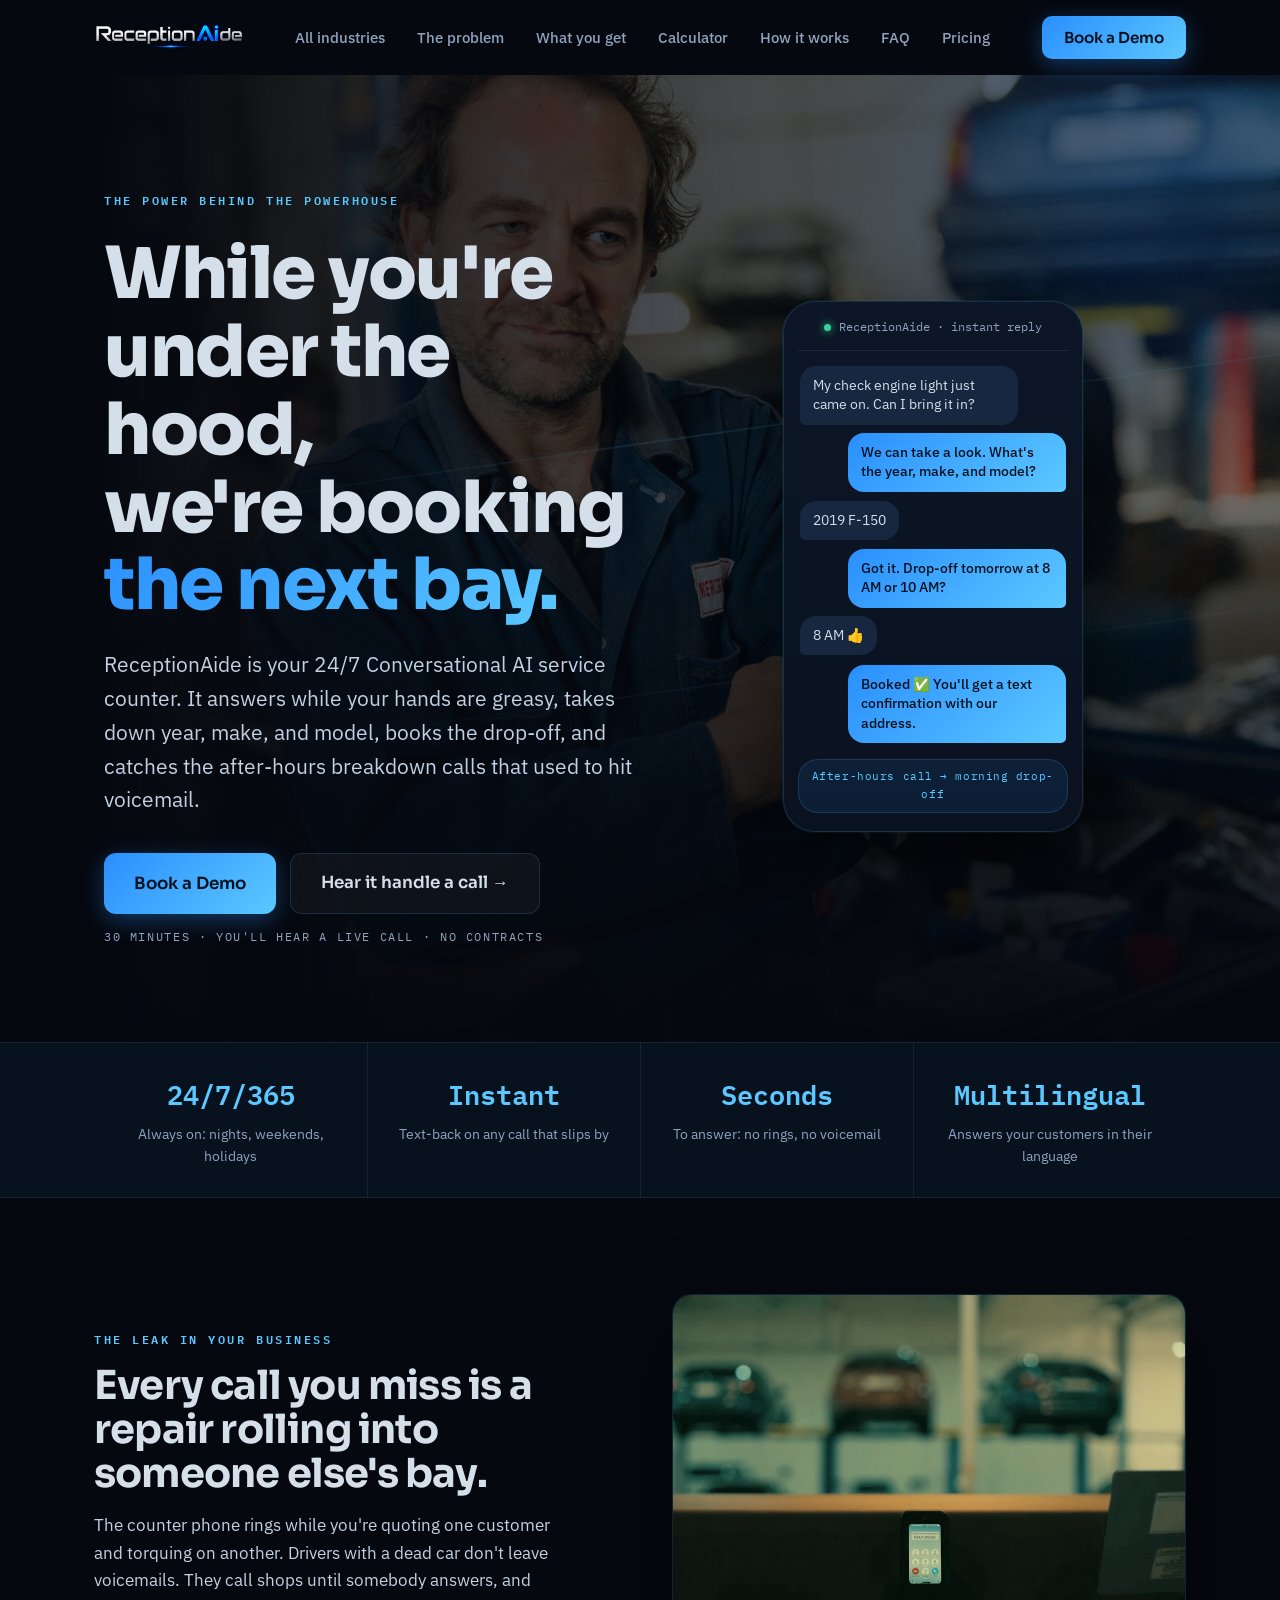
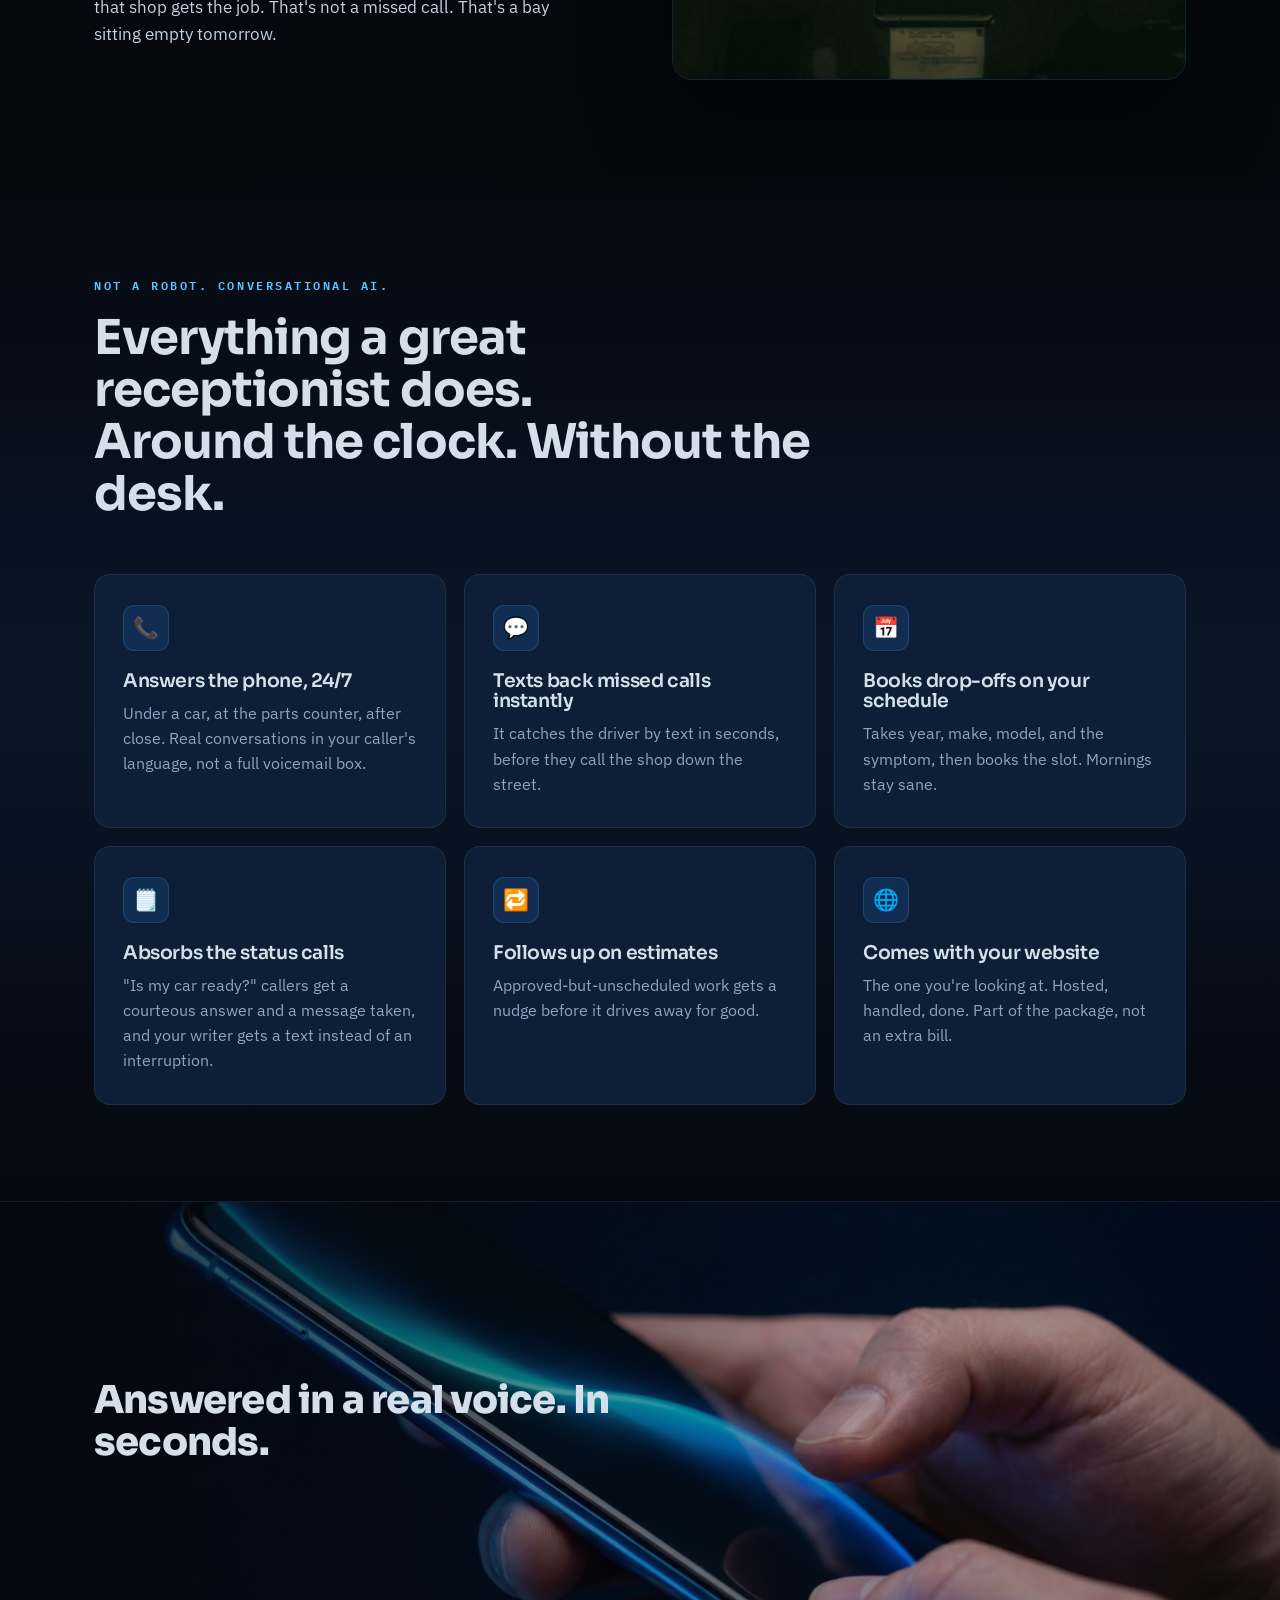
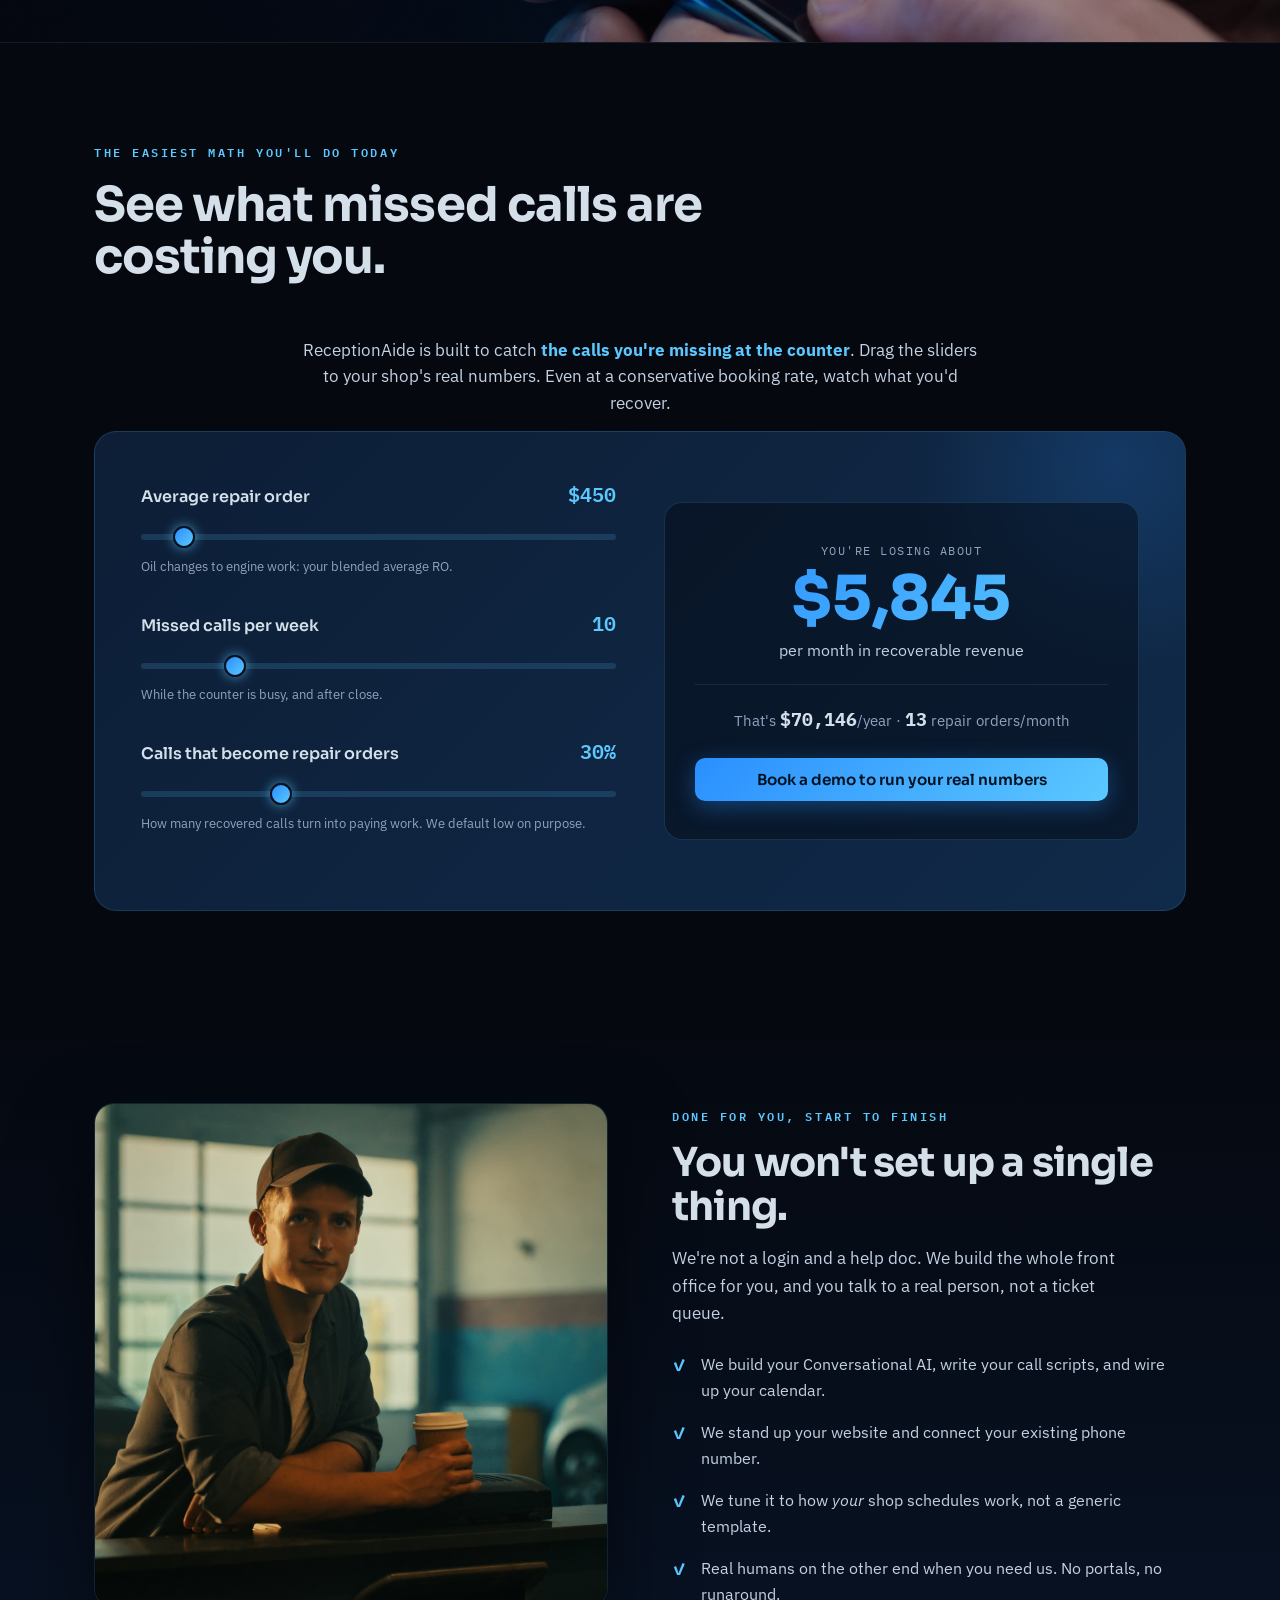
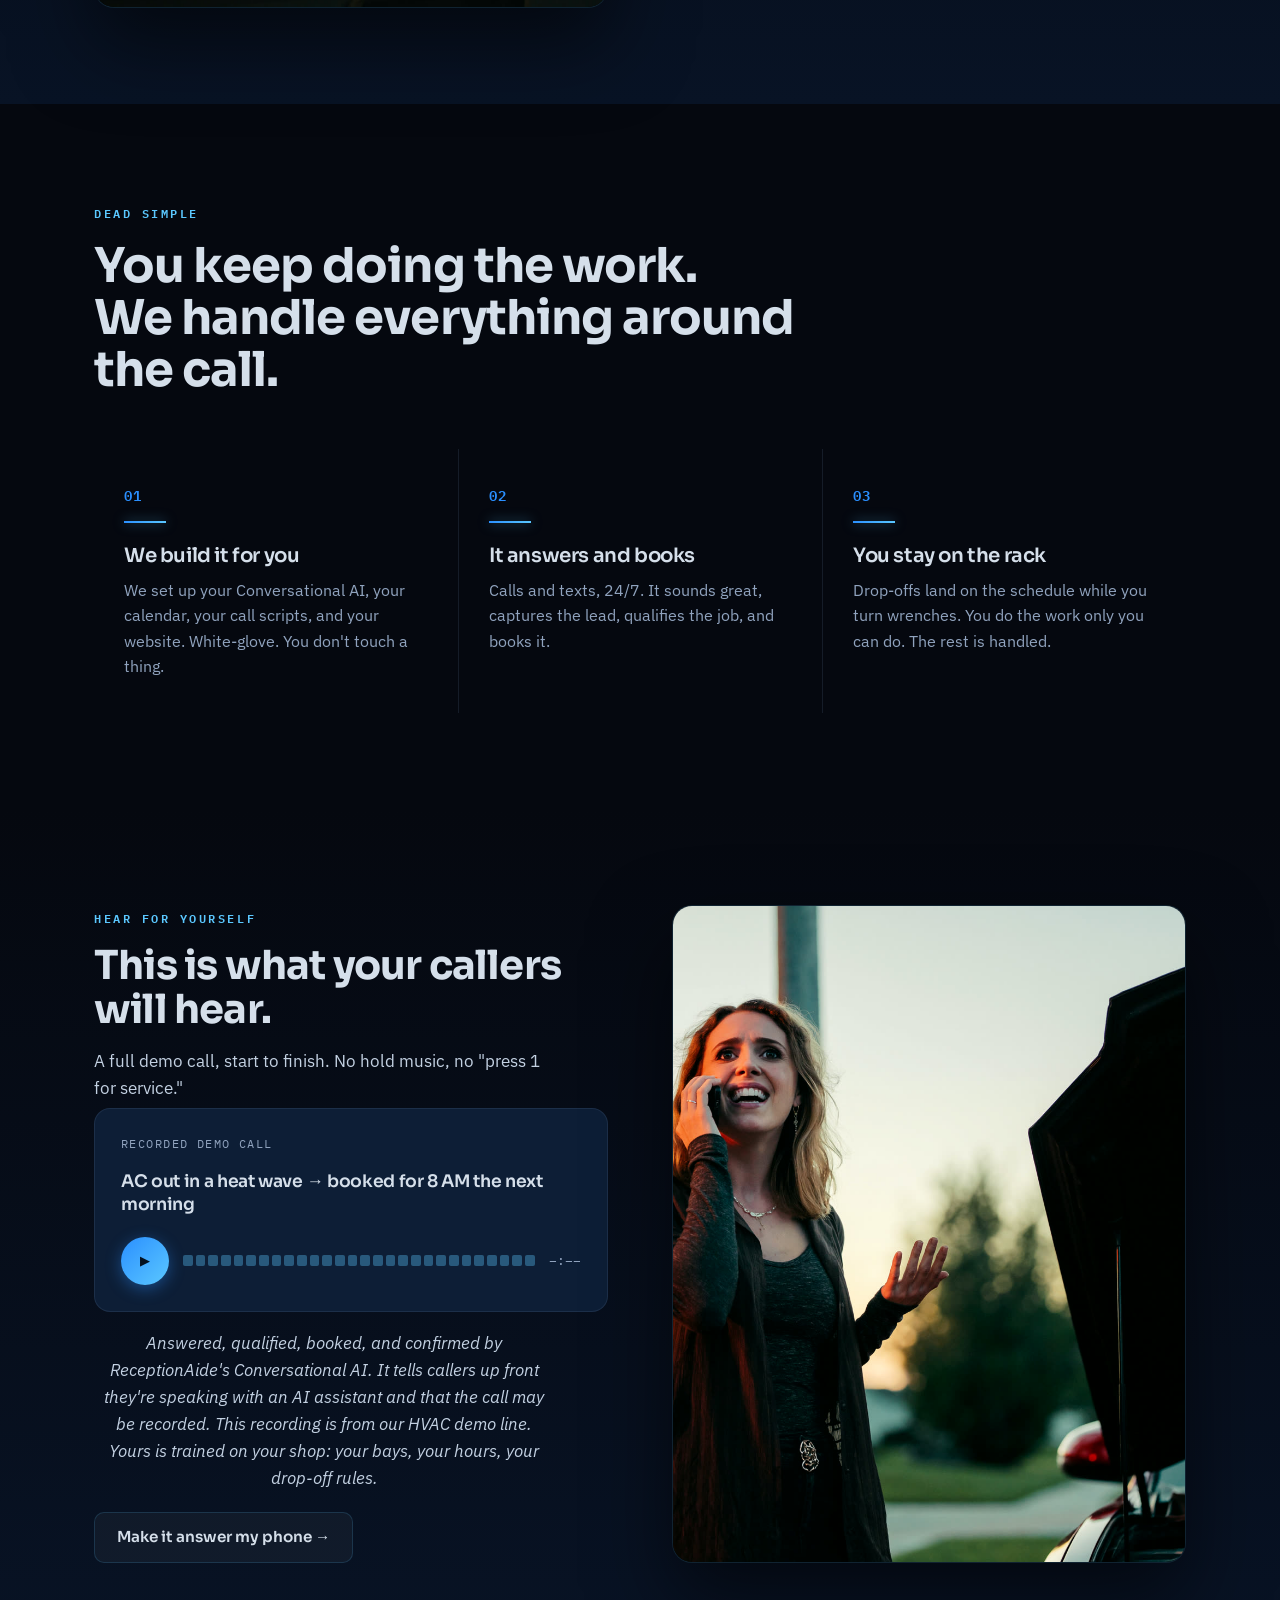
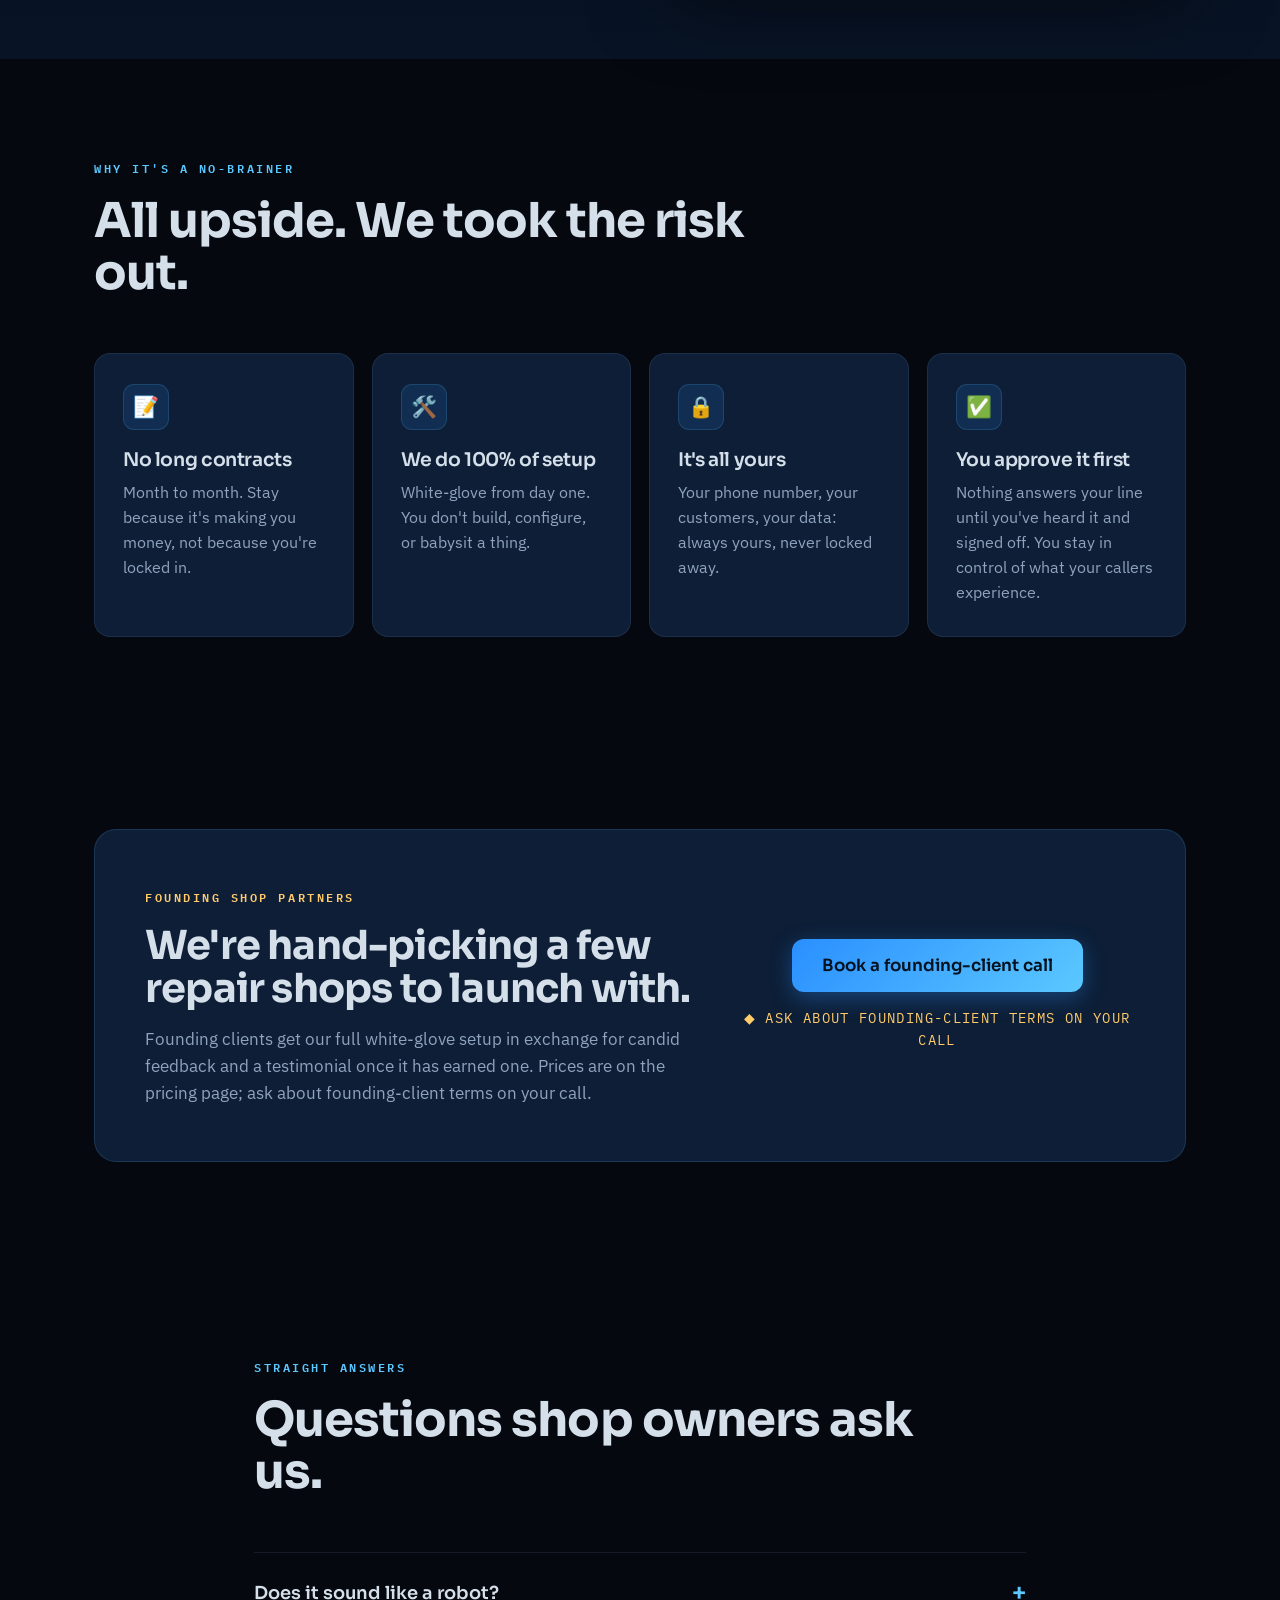
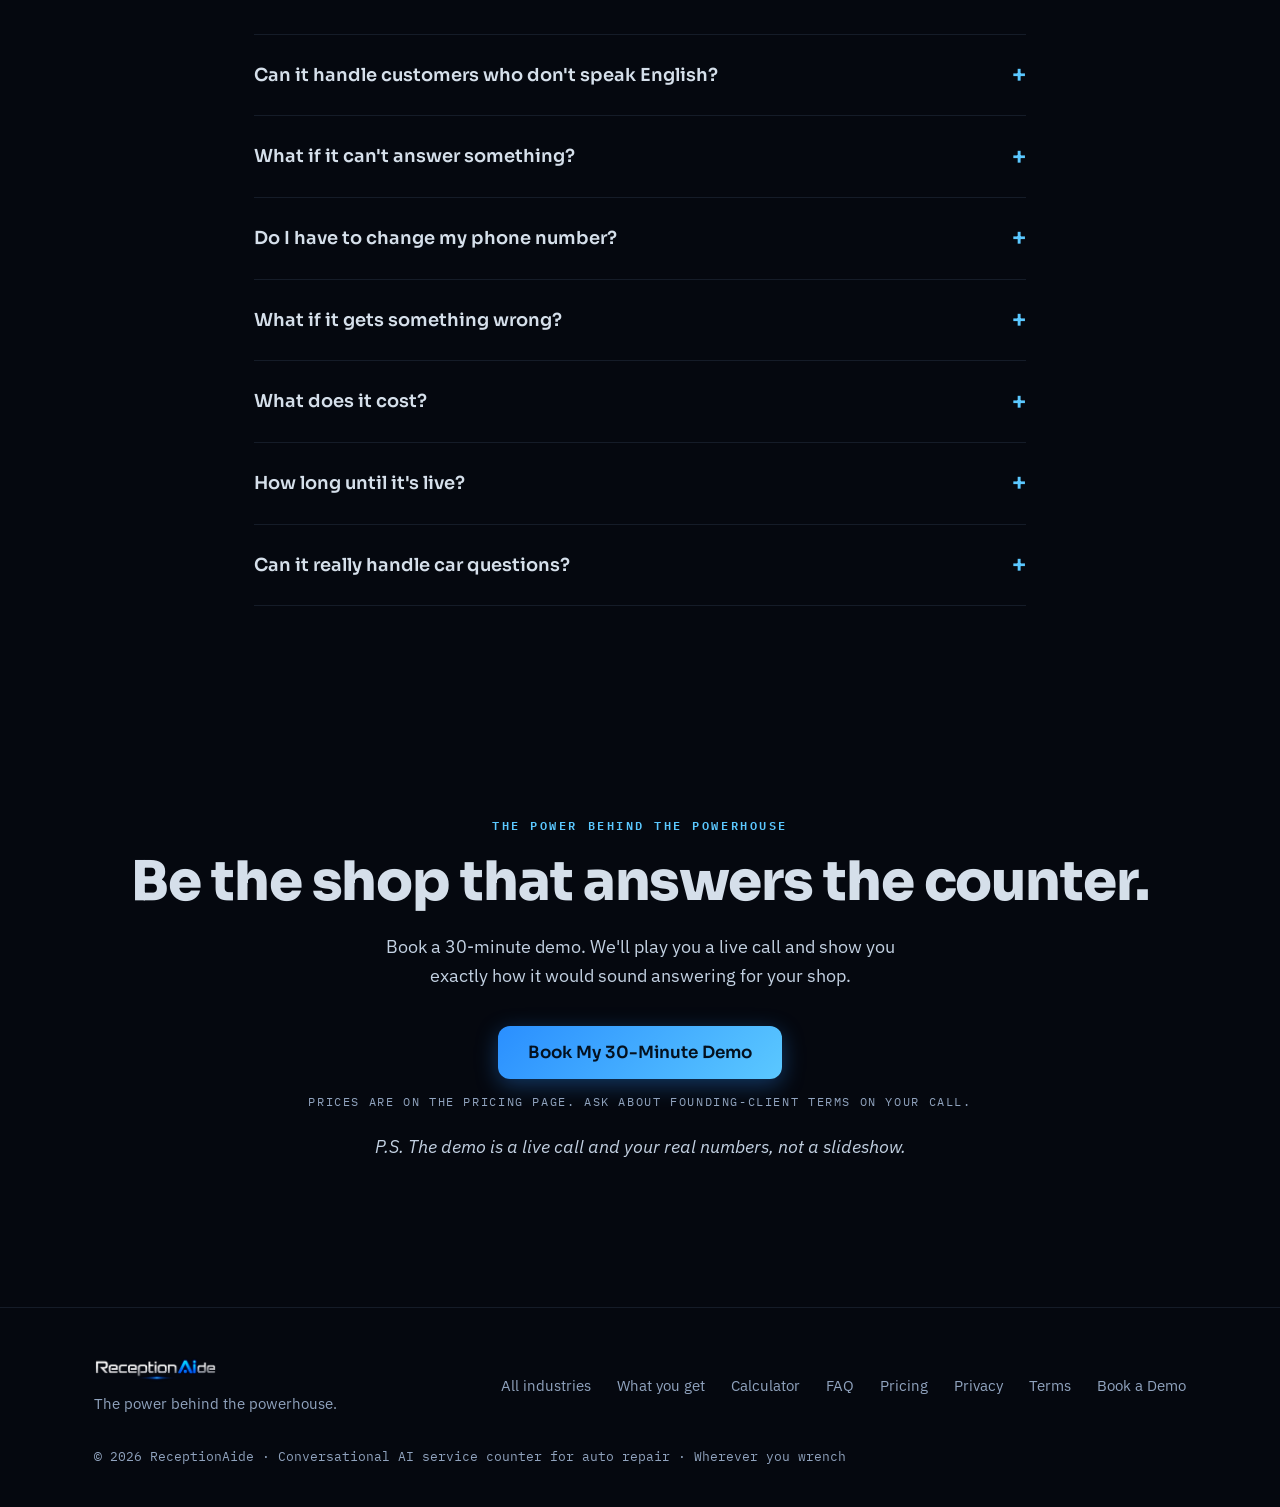
==== commit 289d5c5a: "Add the interactive pricing page and point every page at it New /pricing/: four cumulative plans (An" ====
--- a/auto-repair/index.html
+++ b/auto-repair/index.html
@@ -276,7 +276,7 @@
       <img class="logo-img" src="/img/receptionaide-logo.png" alt="ReceptionAide">
     </a>
     <nav class="nav-links">
-      <a href="/">All industries</a><a href="#problem">The problem</a><a href="#what">What you get</a><a href="#calc">Calculator</a><a href="#how">How it works</a><a href="#faq">FAQ</a>
+      <a href="/">All industries</a><a href="#problem">The problem</a><a href="#what">What you get</a><a href="#calc">Calculator</a><a href="#how">How it works</a><a href="#faq">FAQ</a><a href="/pricing/">Pricing</a>
     </nav>
     <button class="btn btn-primary" onclick="book()">Book a Demo</button>
   </div>
@@ -472,11 +472,11 @@
         <div>
           <span class="eyebrow">Founding shop partners</span>
           <h2>We're hand-picking a few repair shops to launch with.</h2>
-          <p>Founding partners get our full white-glove setup, priority on everything, and founding pricing locked in for life, in exchange for a little feedback and a testimonial once you love it. Limited spots, first come, first served.</p>
+          <p>Founding clients get our full white-glove setup in exchange for candid feedback and a testimonial once it has earned one. Prices are on the <a href="/pricing/">pricing page</a>; ask about founding-client terms on your call.</p>
         </div>
         <div class="founding-cta">
-          <button class="btn btn-primary btn-lg" onclick="book()">Claim a founding spot</button>
-          <div class="spots">◆ FOUNDING PRICING LOCKED FOR LIFE · LIMITED SPOTS</div>
+          <button class="btn btn-primary btn-lg" onclick="book()">Book a founding-client call</button>
+          <div class="spots">◆ ASK ABOUT FOUNDING-CLIENT TERMS ON YOUR CALL</div>
         </div>
       </div>
     </div>
@@ -490,8 +490,8 @@
       <div class="faq-item" onclick="fq(this)"><div class="faq-q">What if it can't answer something?<span class="plus">+</span></div><div class="faq-a"><p>It takes a detailed message or routes the call to you, and texts you a full summary either way. Nothing gets buried in a voicemail box.</p></div></div>
       <div class="faq-item" onclick="fq(this)"><div class="faq-q">Do I have to change my phone number?<span class="plus">+</span></div><div class="faq-a"><p>No. We forward your existing number, so your customers call the same number they always have. Nothing changes on your trucks or your signs.</p></div></div>
       <div class="faq-item" onclick="fq(this)"><div class="faq-q">What if it gets something wrong?<span class="plus">+</span></div><div class="faq-a"><p>It works from your playbook only: your services, your prices, your rules. Anything outside the playbook becomes a message or a transfer to you, never a guess. And nothing answers your line until you've heard it and signed off.</p></div></div>
-      <div class="faq-item" onclick="fq(this)"><div class="faq-q">What does it cost?<span class="plus">+</span></div><div class="faq-a"><p>Every shop is different, so we price it to your call volume and setup right in the demo: no surprises, no long contracts. Most owners find it costs less than the jobs they're losing each month.</p></div></div>
-      <div class="faq-item" onclick="fq(this)"><div class="faq-q">How long until it's live?<span class="plus">+</span></div><div class="faq-a"><p>Days, not months. We do the building, you approve it and go. Founding partners get moved to the front of the line.</p></div></div>
+      <div class="faq-item" onclick="fq(this)"><div class="faq-q">What does it cost?<span class="plus">+</span></div><div class="faq-a"><p>Plans and build fees are on the <a href="/pricing/">pricing page</a>, identical in every industry, and we quote what it shows. No long contracts.</p></div></div>
+      <div class="faq-item" onclick="fq(this)"><div class="faq-q">How long until it's live?<span class="plus">+</span></div><div class="faq-a"><p>Days, not months. We do the building, you approve it and go.</p></div></div>
       <div class="faq-item" onclick="fq(this)"><div class="faq-q">Can it really handle car questions?<span class="plus">+</span></div><div class="faq-a"><p>It handles the front-counter side: symptoms, drop-off times, hours, towing questions, year-make-model intake. Diagnosis stays with your techs, and anything it can't answer becomes a clean message with a call-back number.</p></div></div>
     </div>
   </section>
@@ -502,7 +502,7 @@
       <h2>Be the shop that answers the counter.</h2>
       <p>Book a 30-minute demo. We'll play you a live call and show you exactly how it would sound answering for your shop.</p>
       <button class="btn btn-primary btn-lg" onclick="book()">Book My 30-Minute Demo</button>
-      <div class="cta-note">Founding pricing locked for life, while spots last</div>
+      <div class="cta-note">Prices are on the pricing page. Ask about founding-client terms on your call.</div>
       <p class="ps-line">P.S. The demo is a live call and your real numbers, not a slideshow.</p>
     </div>
   </section>
@@ -516,7 +516,7 @@
         <span class="brand" style="font-size:1.15rem"><img class="logo-img" src="/img/receptionaide-logo.png" alt="ReceptionAide"></span>
         <div class="tag">The power behind the powerhouse.</div>
       </div>
-      <div class="foot-links"><a href="/">All industries</a><a href="#what">What you get</a><a href="#calc">Calculator</a><a href="#faq">FAQ</a><a href="/privacy.html">Privacy</a><a href="/terms.html">Terms</a><a href="#" onclick="book();return false">Book a Demo</a></div>
+      <div class="foot-links"><a href="/">All industries</a><a href="#what">What you get</a><a href="#calc">Calculator</a><a href="#faq">FAQ</a><a href="/pricing/">Pricing</a><a href="/privacy.html">Privacy</a><a href="/terms.html">Terms</a><a href="#" onclick="book();return false">Book a Demo</a></div>
     </div>
     <div class="copy">© 2026 ReceptionAide · Conversational AI service counter for auto repair · Wherever you wrench</div>
   </div>
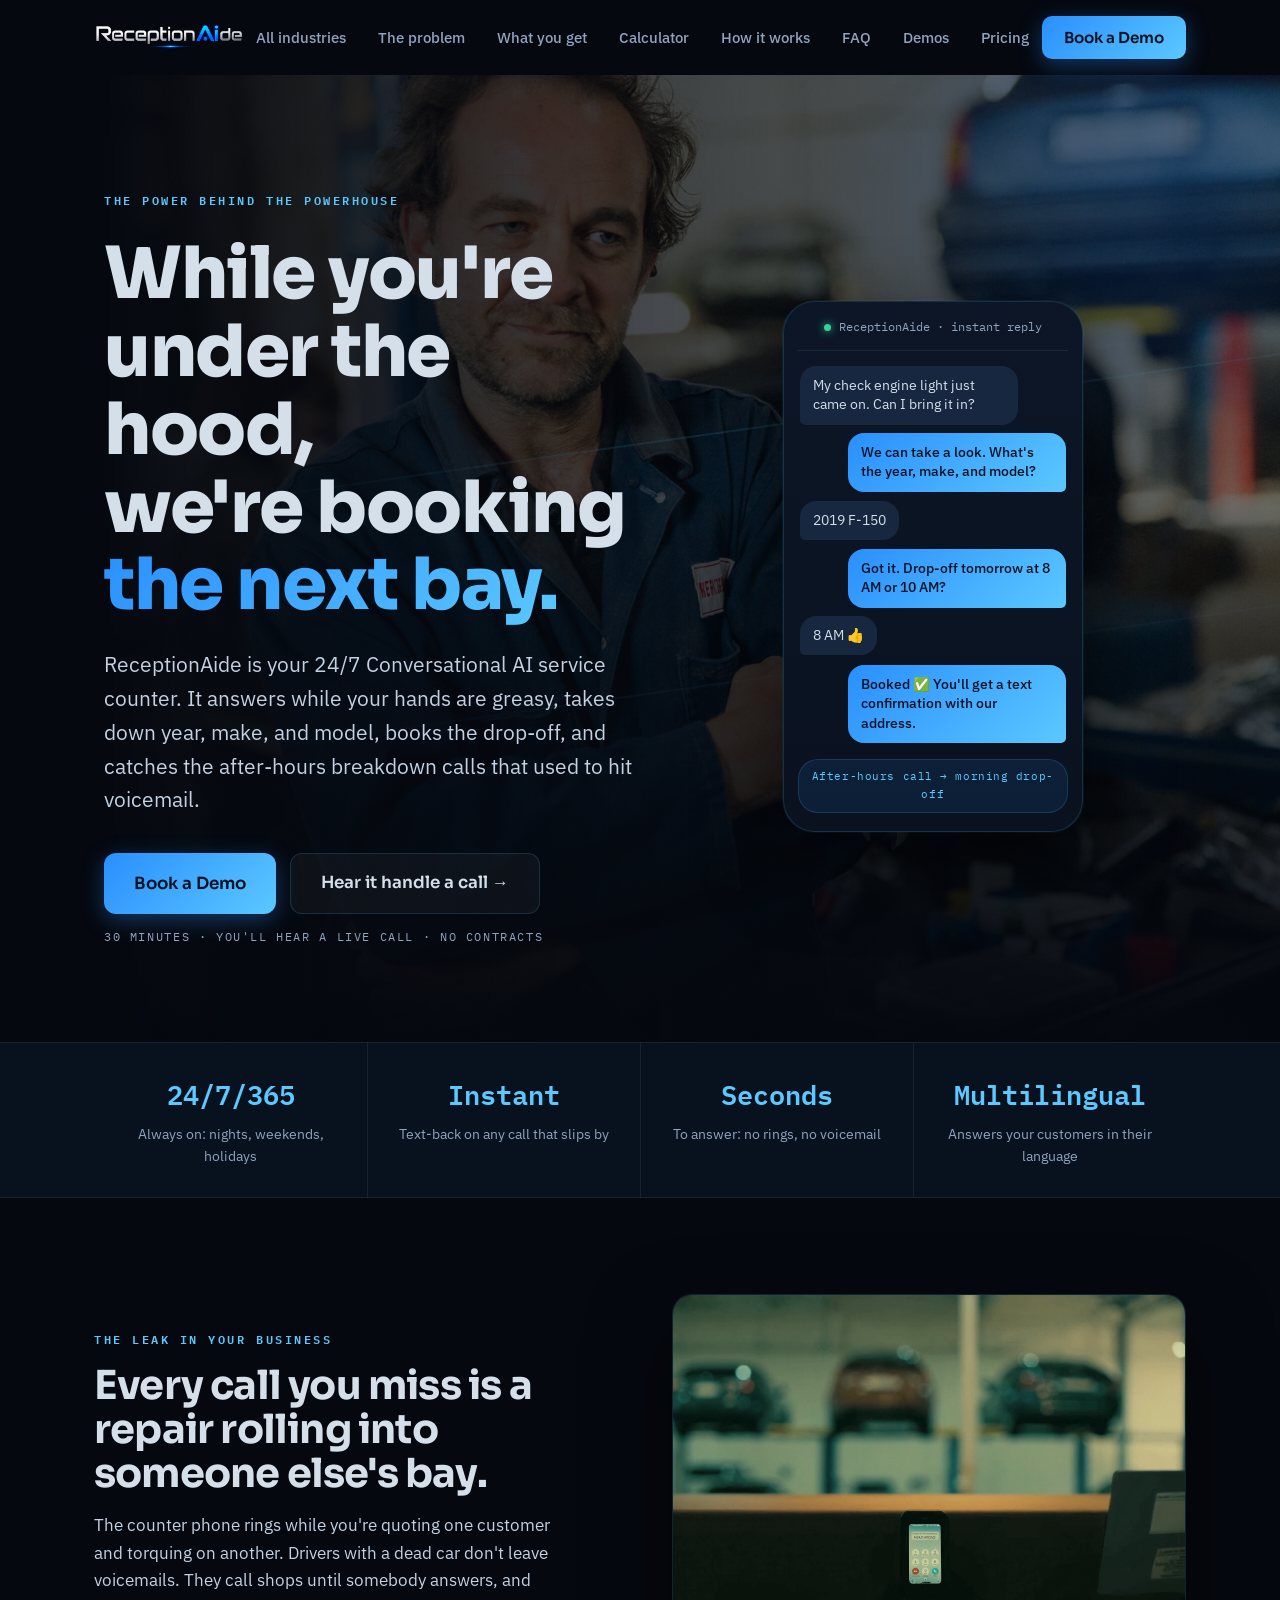
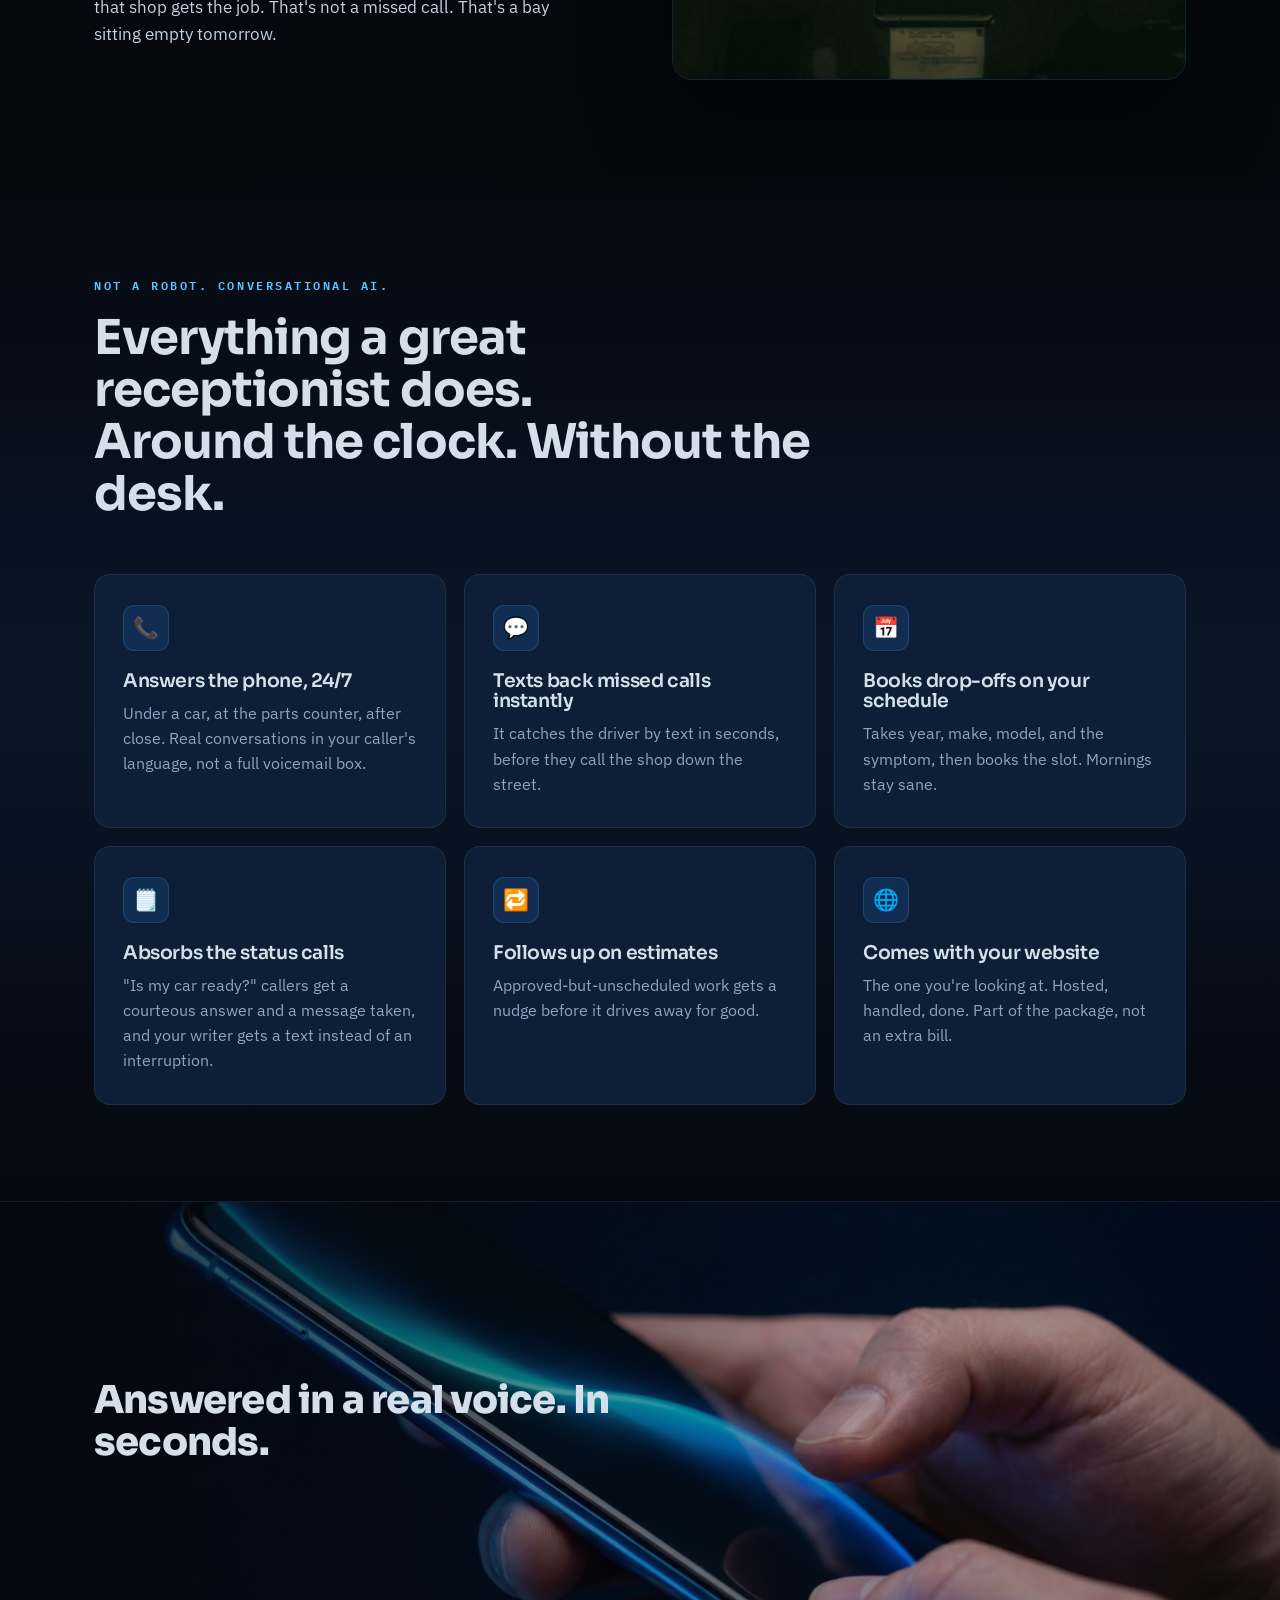
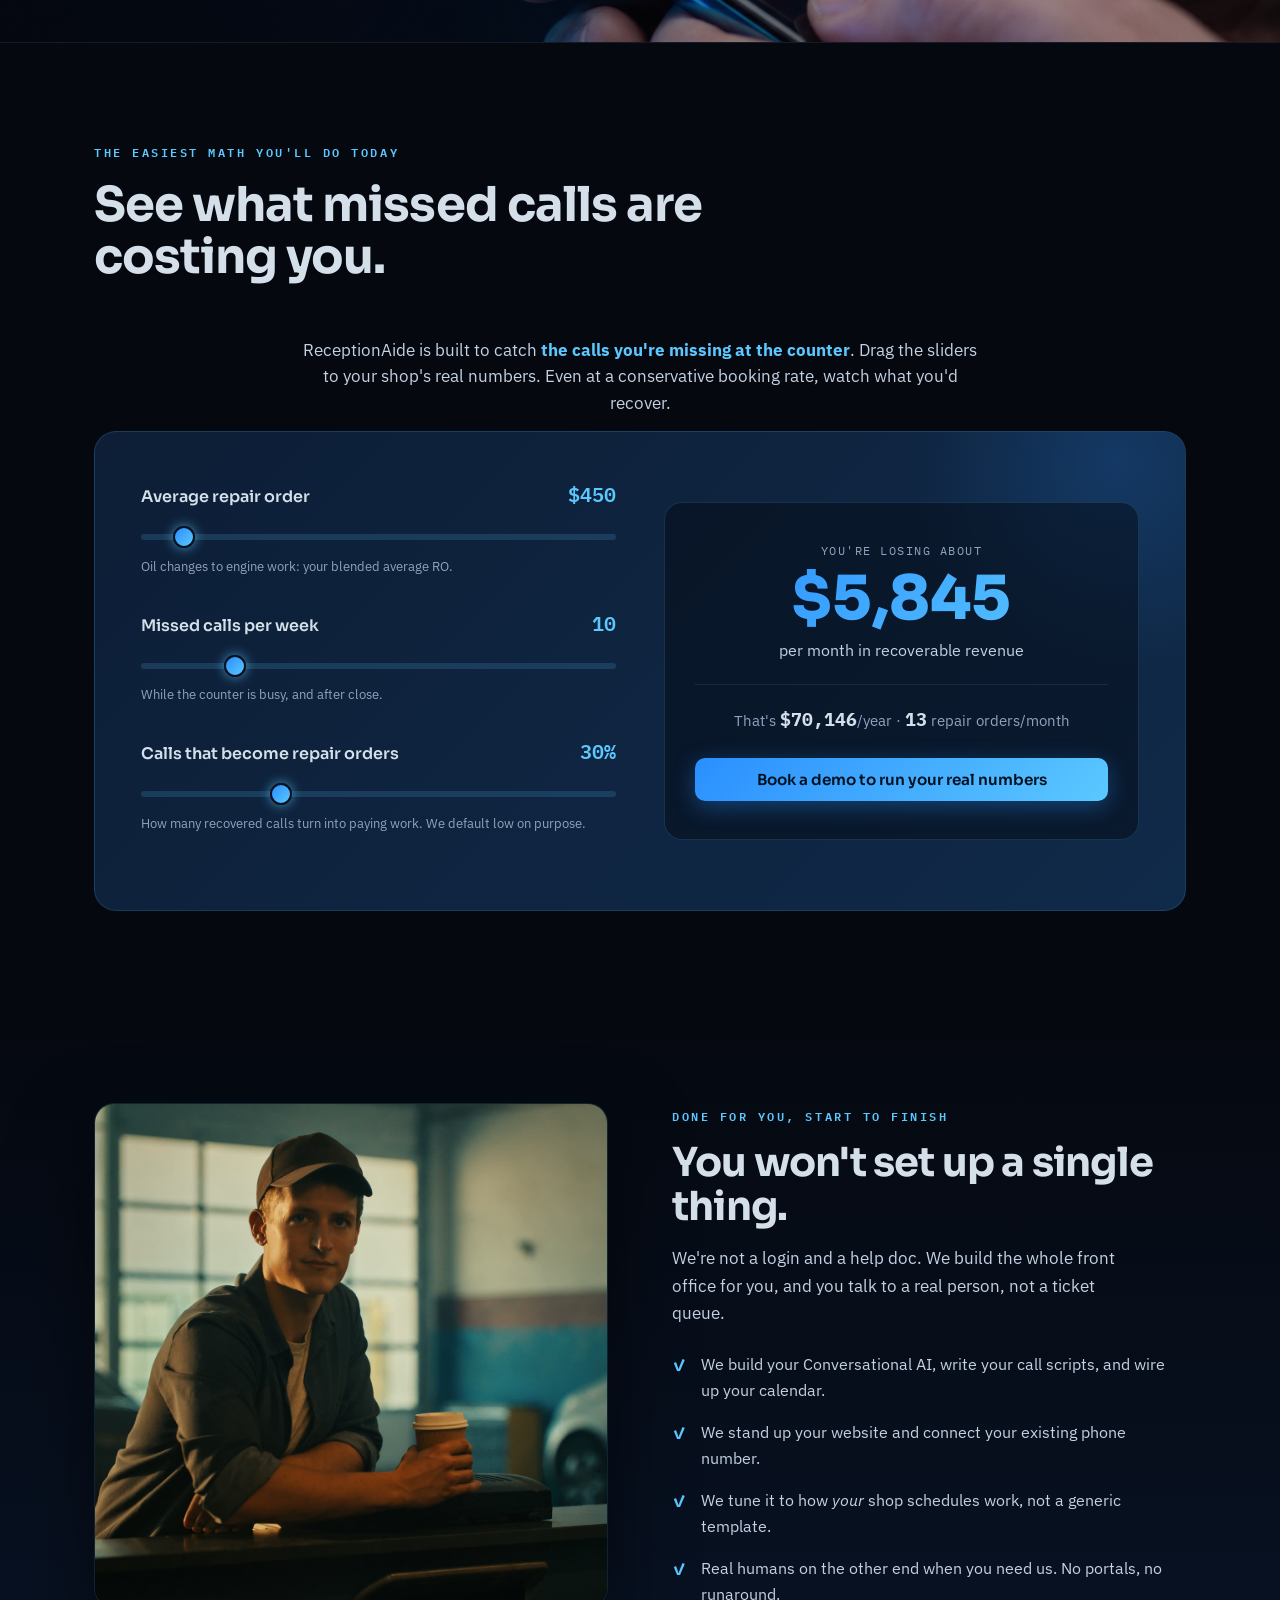
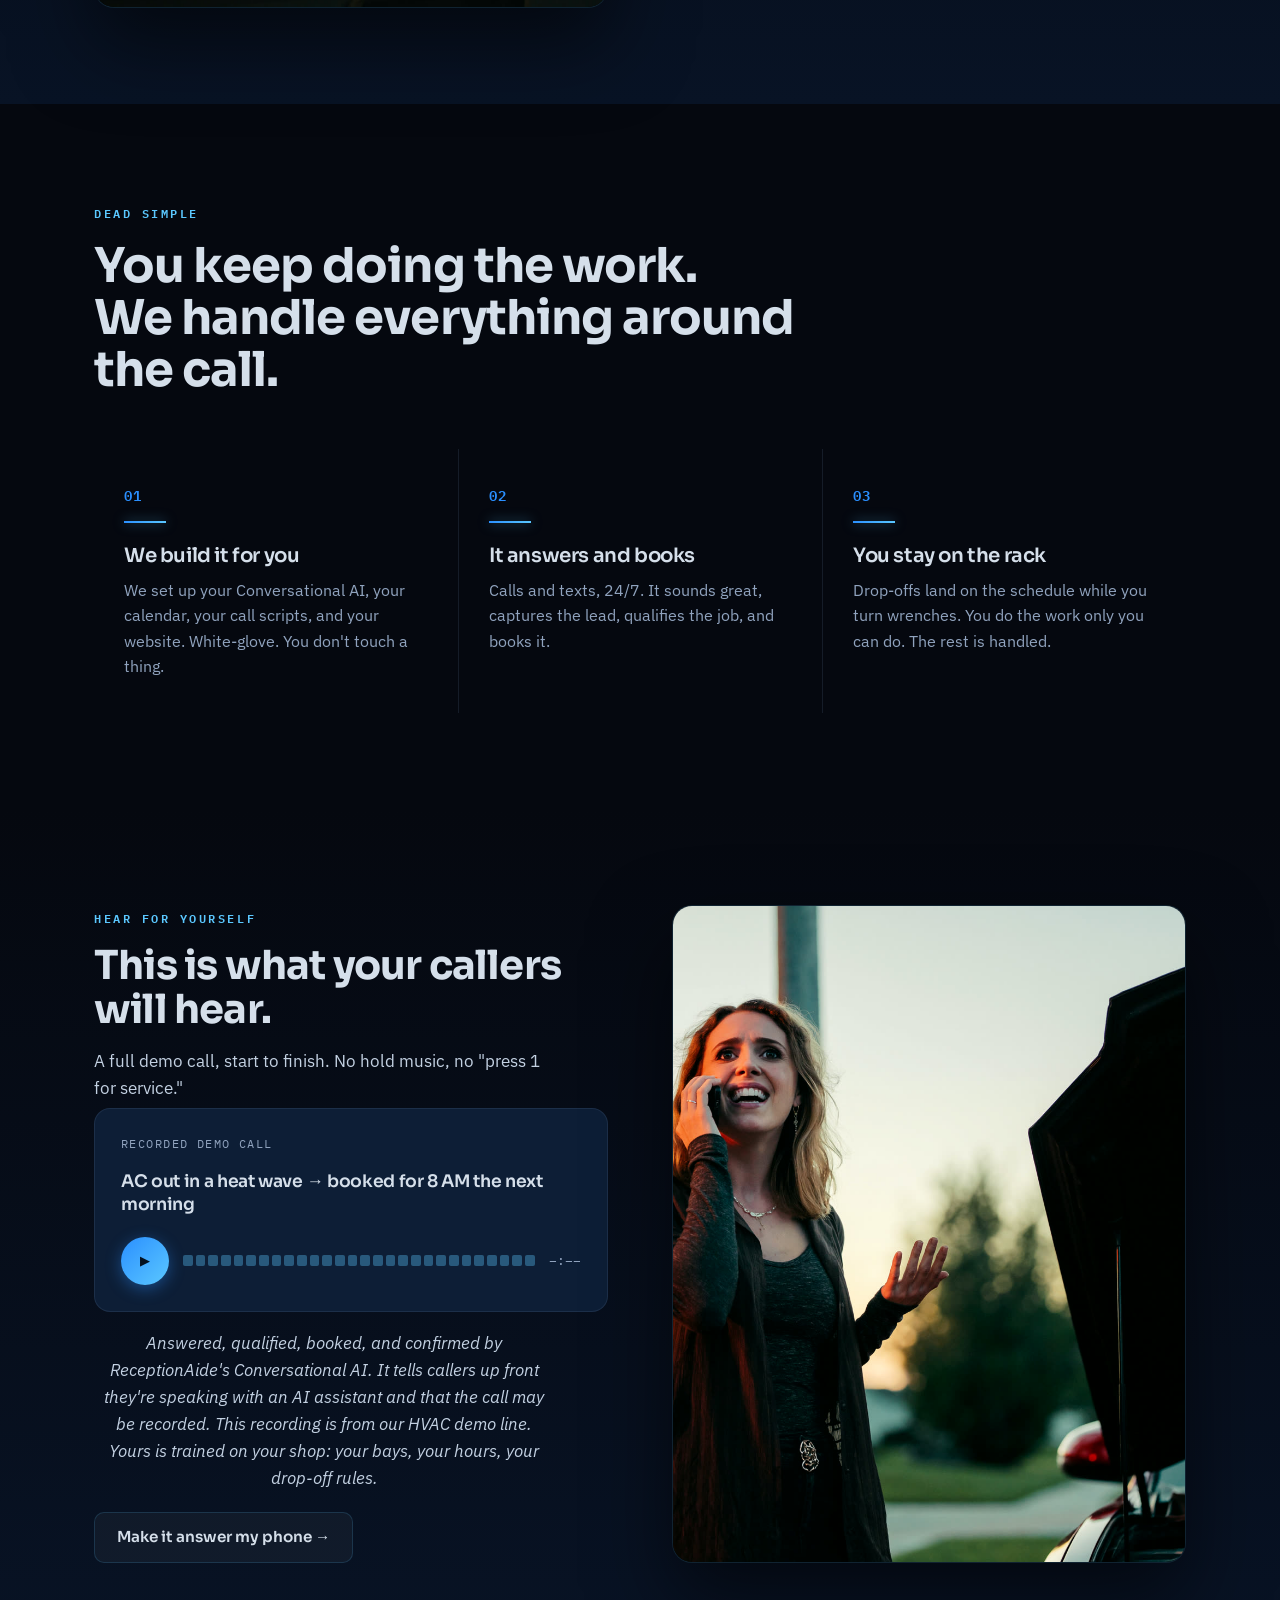
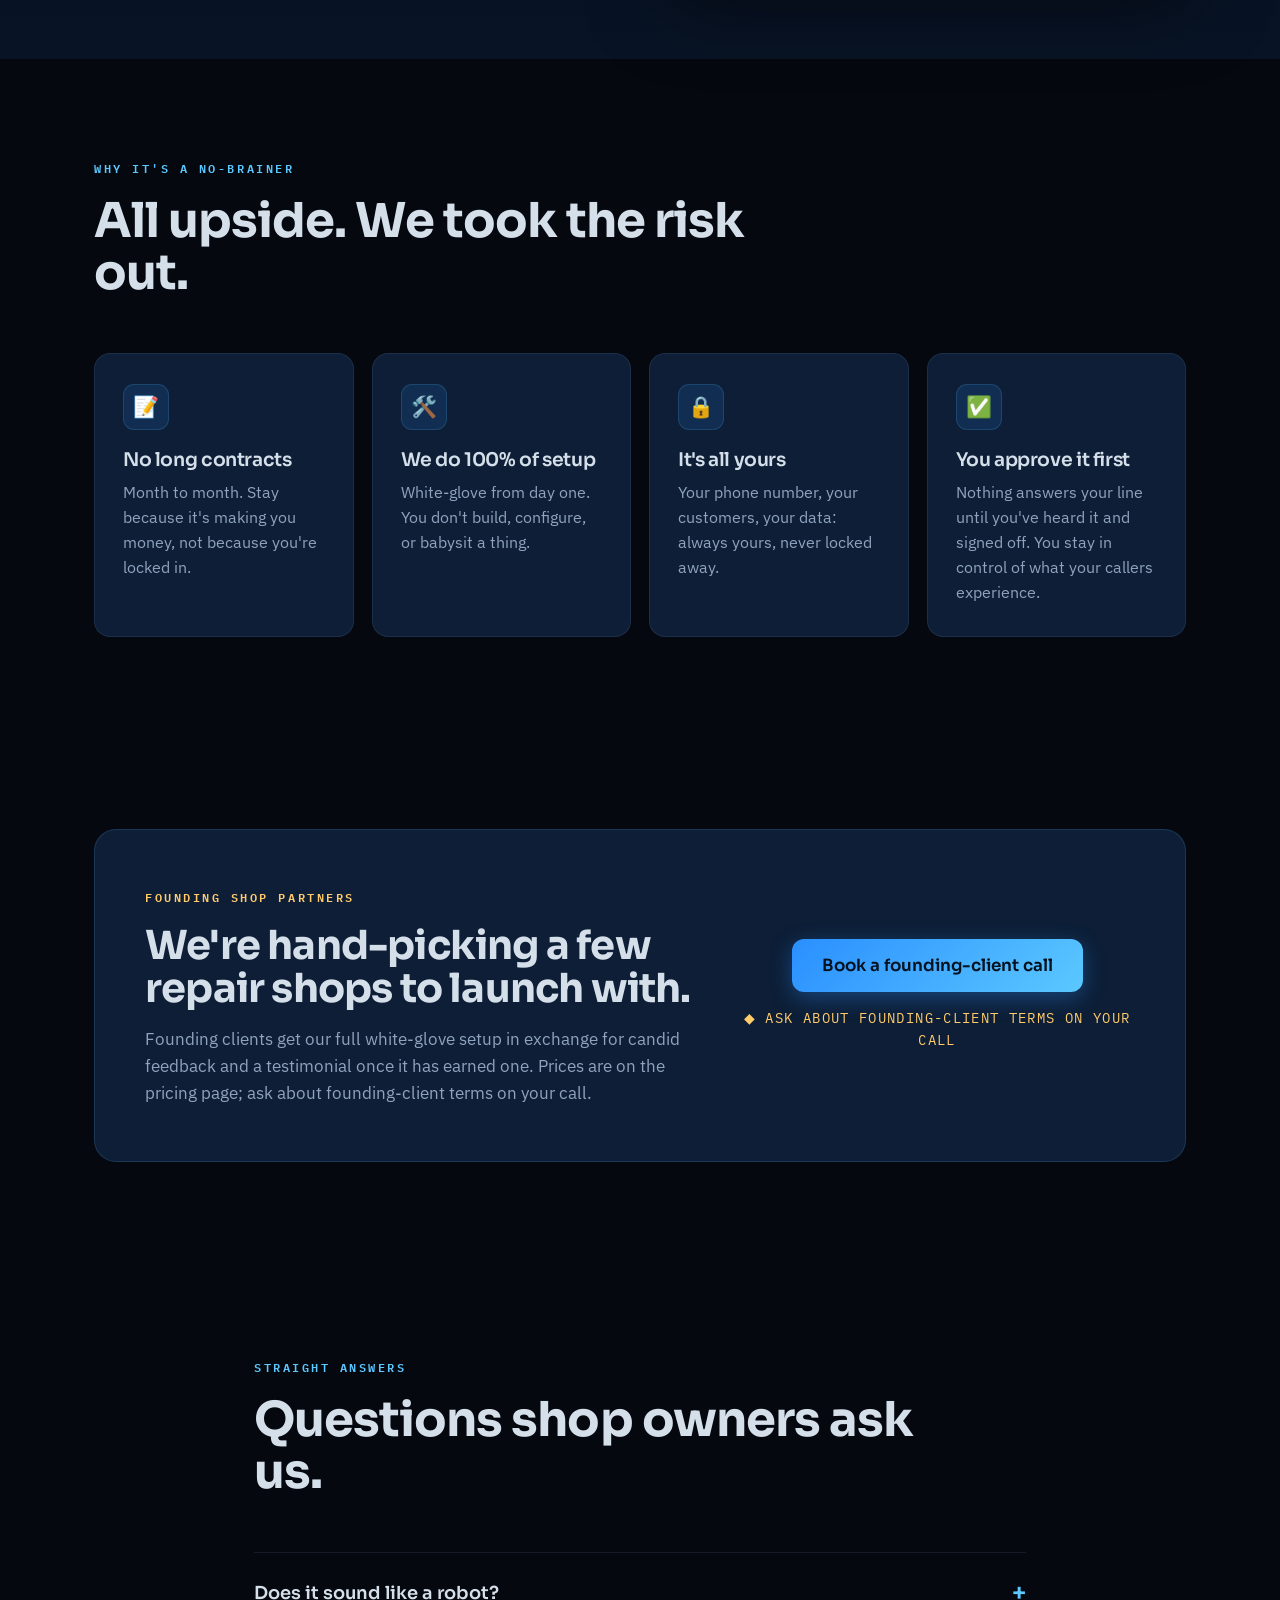
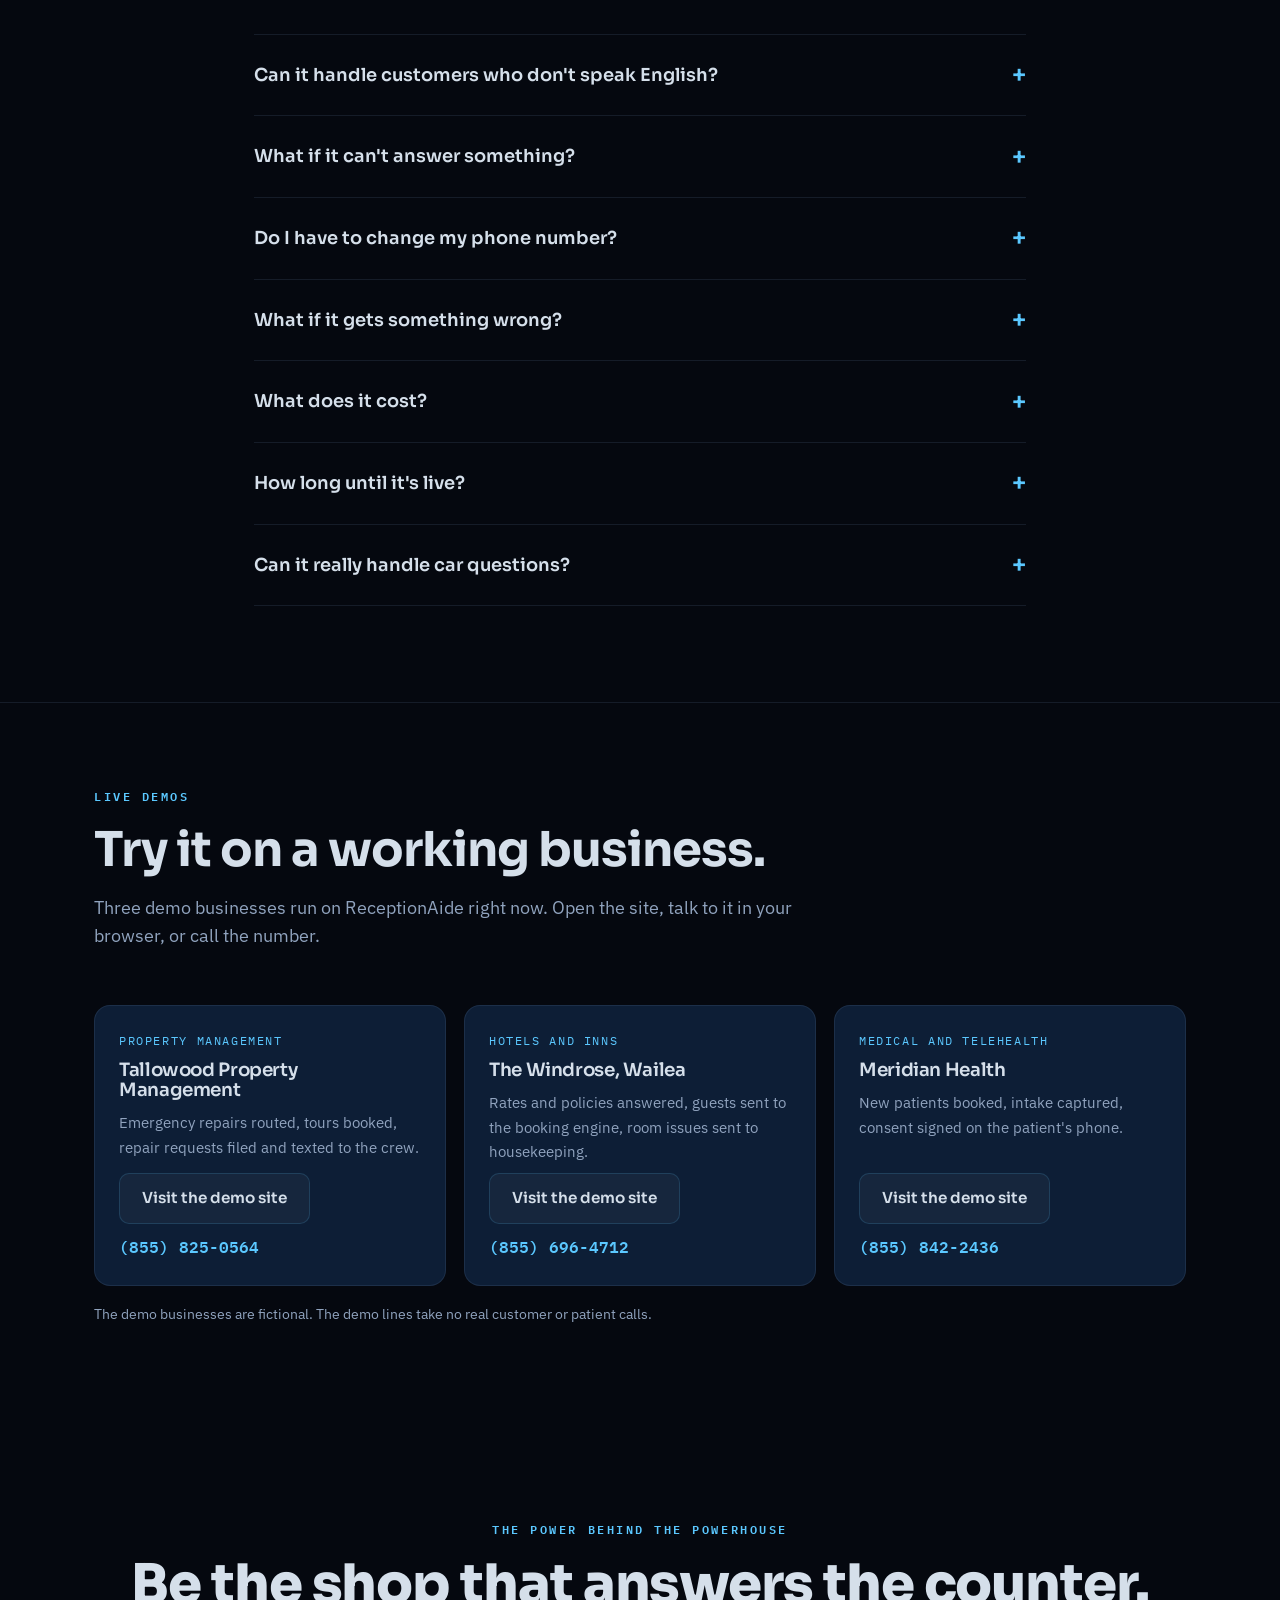
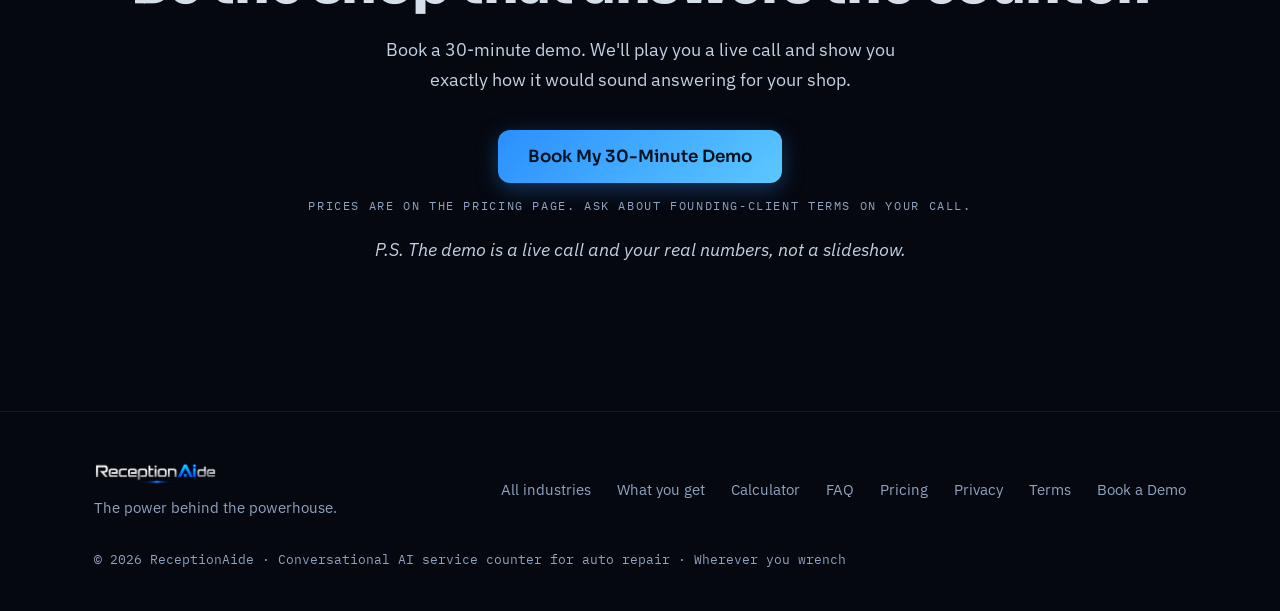
==== commit 2c09e53c: "List the three live demo sites on every industry page and the pricing selector Each industry page ge" ====
--- a/auto-repair/index.html
+++ b/auto-repair/index.html
@@ -276,7 +276,7 @@
       <img class="logo-img" src="/img/receptionaide-logo.png" alt="ReceptionAide">
     </a>
     <nav class="nav-links">
-      <a href="/">All industries</a><a href="#problem">The problem</a><a href="#what">What you get</a><a href="#calc">Calculator</a><a href="#how">How it works</a><a href="#faq">FAQ</a><a href="/pricing/">Pricing</a>
+      <a href="/">All industries</a><a href="#problem">The problem</a><a href="#what">What you get</a><a href="#calc">Calculator</a><a href="#how">How it works</a><a href="#faq">FAQ</a><a href="#demos">Demos</a><a href="/pricing/">Pricing</a>
     </nav>
     <button class="btn btn-primary" onclick="book()">Book a Demo</button>
   </div>
@@ -493,6 +493,32 @@
       <div class="faq-item" onclick="fq(this)"><div class="faq-q">What does it cost?<span class="plus">+</span></div><div class="faq-a"><p>Plans and build fees are on the <a href="/pricing/">pricing page</a>, identical in every industry, and we quote what it shows. No long contracts.</p></div></div>
       <div class="faq-item" onclick="fq(this)"><div class="faq-q">How long until it's live?<span class="plus">+</span></div><div class="faq-a"><p>Days, not months. We do the building, you approve it and go.</p></div></div>
       <div class="faq-item" onclick="fq(this)"><div class="faq-q">Can it really handle car questions?<span class="plus">+</span></div><div class="faq-a"><p>It handles the front-counter side: symptoms, drop-off times, hours, towing questions, year-make-model intake. Diagnosis stays with your techs, and anything it can't answer becomes a clean message with a call-back number.</p></div></div>
+    </div>
+  </section>
+
+    <section class="demos" id="demos">
+    <style>
+  .demos{padding:80px 0;border-top:1px solid var(--line-soft)}
+  .demos .grid3{gap:18px}
+  .demo-card{background:var(--panel);border:1px solid var(--line-soft);border-radius:16px;padding:26px 24px;display:flex;flex-direction:column;gap:10px}
+  .demo-card .k{font-family:"IBM Plex Mono",monospace;font-size:.72rem;letter-spacing:.14em;text-transform:uppercase;color:var(--cyan)}
+  .demo-card h3{font-family:"Sora",sans-serif;font-size:1.15rem;font-weight:600}
+  .demo-card p{color:var(--muted);font-size:.95rem;flex:1}
+  .demo-card .acts{display:flex;gap:10px;flex-wrap:wrap;align-items:center}
+  .demo-card .tel{font-family:"IBM Plex Mono",monospace;color:var(--cyan);font-weight:600}
+  .demos .fine{color:var(--muted);font-size:.85rem;margin-top:18px}
+</style>
+    <div class="wrap">
+      <div class="section-head"><span class="eyebrow">Live demos</span><h2>Try it on a working business.</h2><p>Three demo businesses run on ReceptionAide right now. Open the site, talk to it in your browser, or call the number.</p></div>
+      <div class="grid3">
+        <div class="demo-card"><span class="k">Property management</span><h3>Tallowood Property Management</h3><p>Emergency repairs routed, tours booked, repair requests filed and texted to the crew.</p>
+          <div class="acts"><a class="btn btn-ghost" href="/property/" target="_blank" rel="noopener">Visit the demo site</a><a class="tel" href="tel:+18558250564">(855) 825-0564</a></div></div>
+        <div class="demo-card"><span class="k">Hotels and inns</span><h3>The Windrose, Wailea</h3><p>Rates and policies answered, guests sent to the booking engine, room issues sent to housekeeping.</p>
+          <div class="acts"><a class="btn btn-ghost" href="/hotel/" target="_blank" rel="noopener">Visit the demo site</a><a class="tel" href="tel:+18556964712">(855) 696-4712</a></div></div>
+        <div class="demo-card"><span class="k">Medical and telehealth</span><h3>Meridian Health</h3><p>New patients booked, intake captured, consent signed on the patient's phone.</p>
+          <div class="acts"><a class="btn btn-ghost" href="/medical/" target="_blank" rel="noopener">Visit the demo site</a><a class="tel" href="tel:+18558422436">(855) 842-2436</a></div></div>
+      </div>
+      <p class="fine">The demo businesses are fictional. The demo lines take no real customer or patient calls.</p>
     </div>
   </section>
 
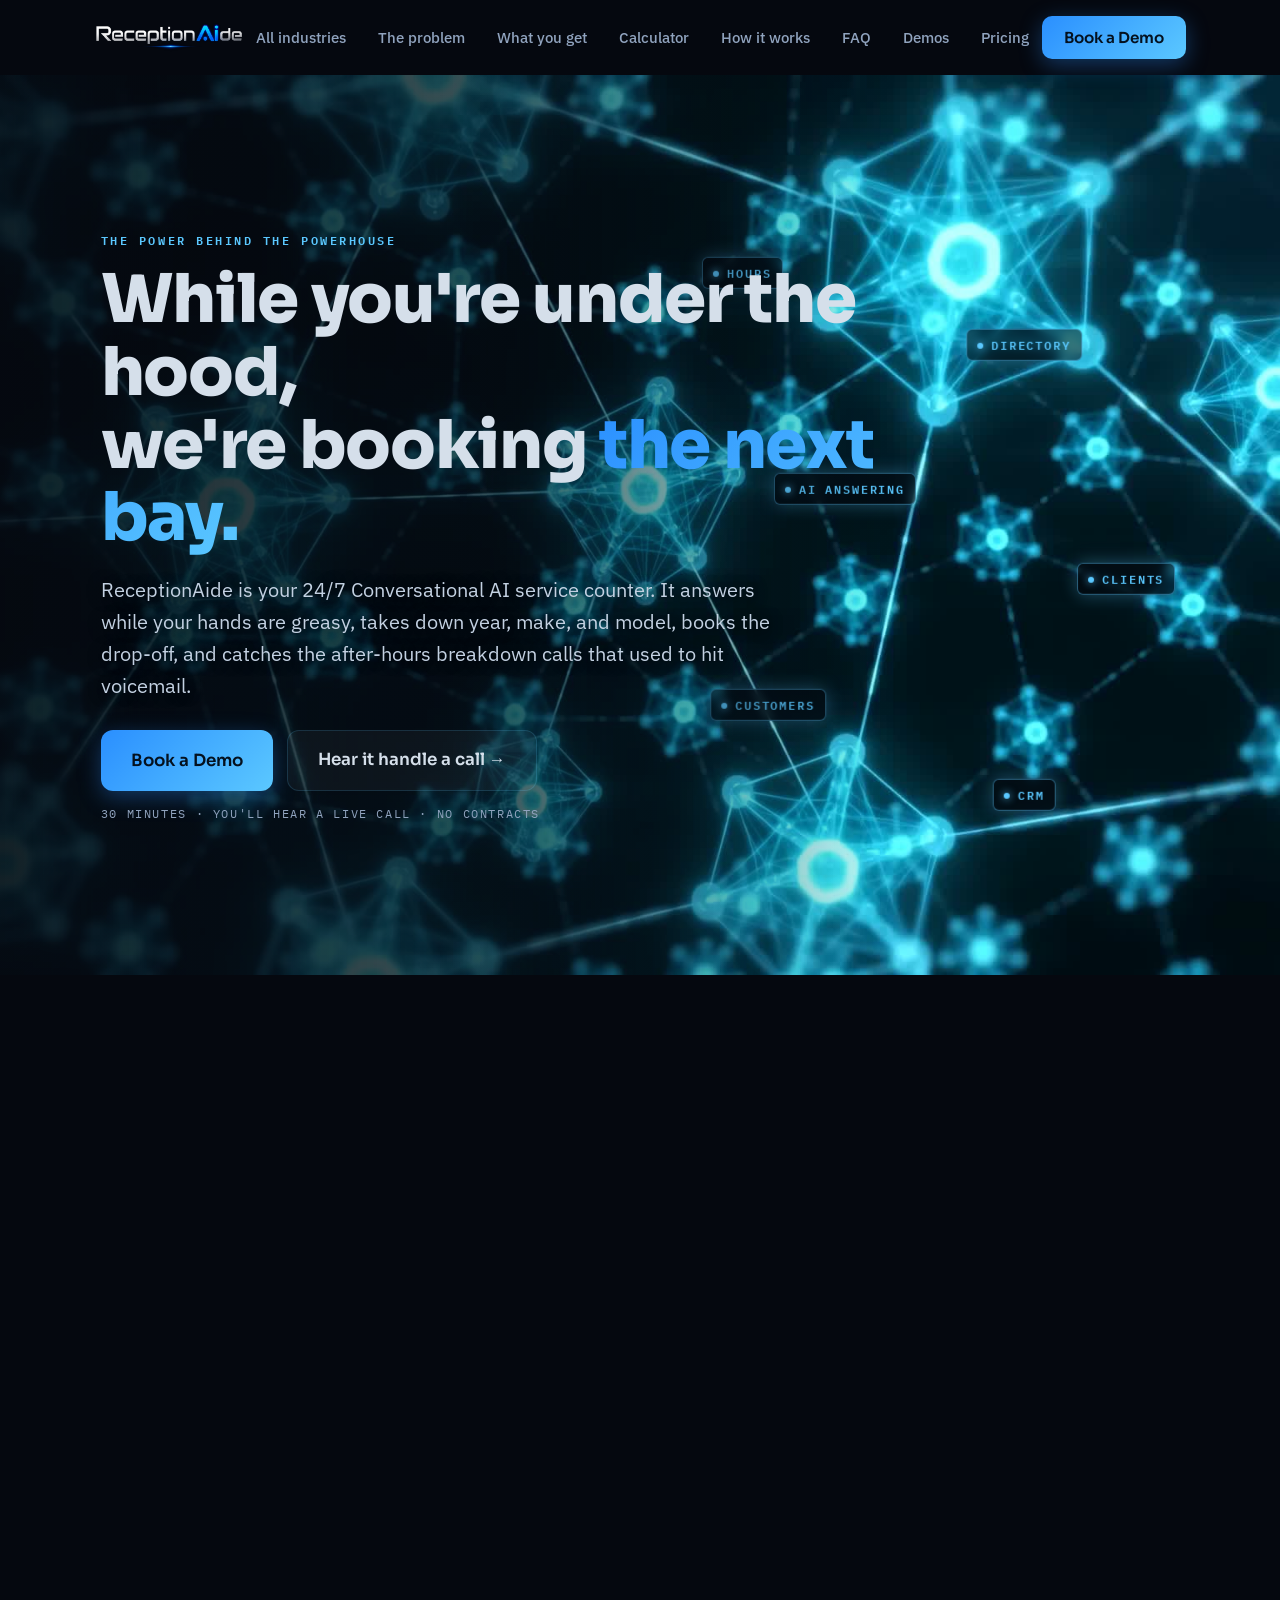
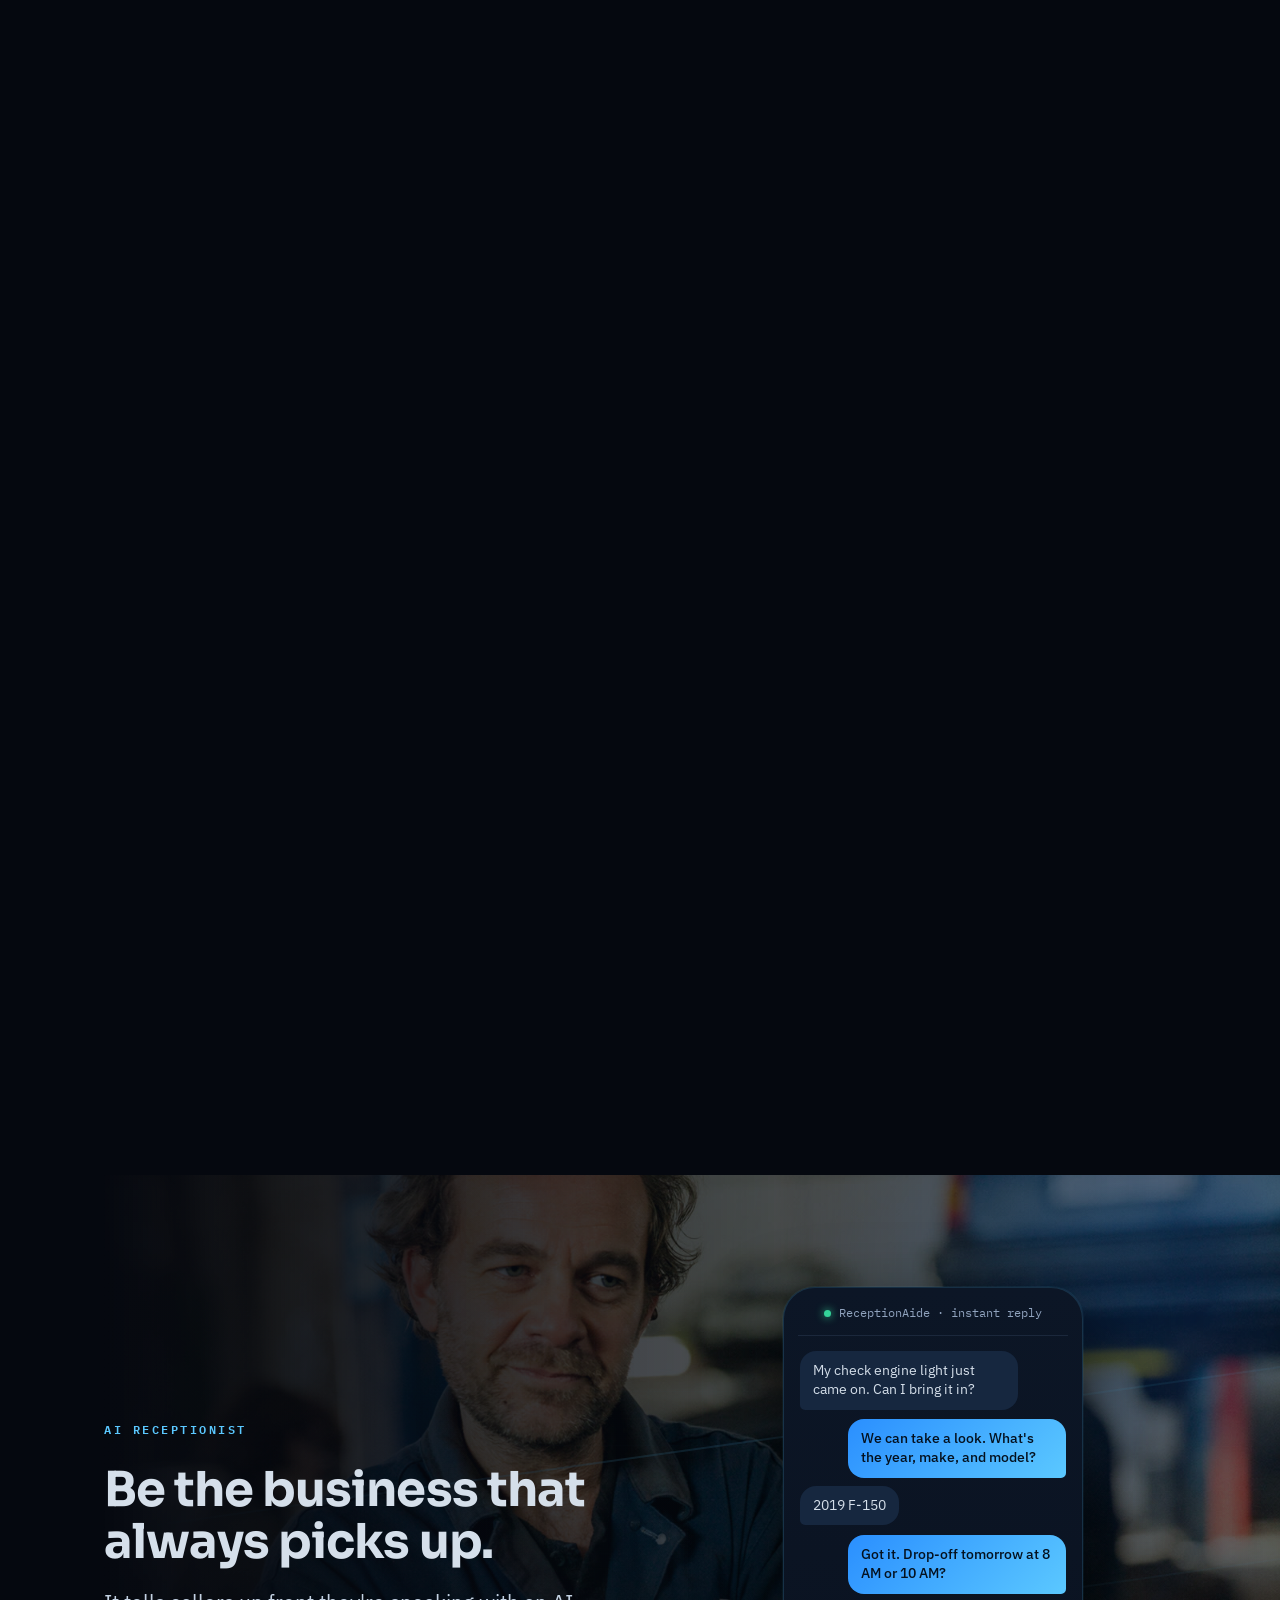
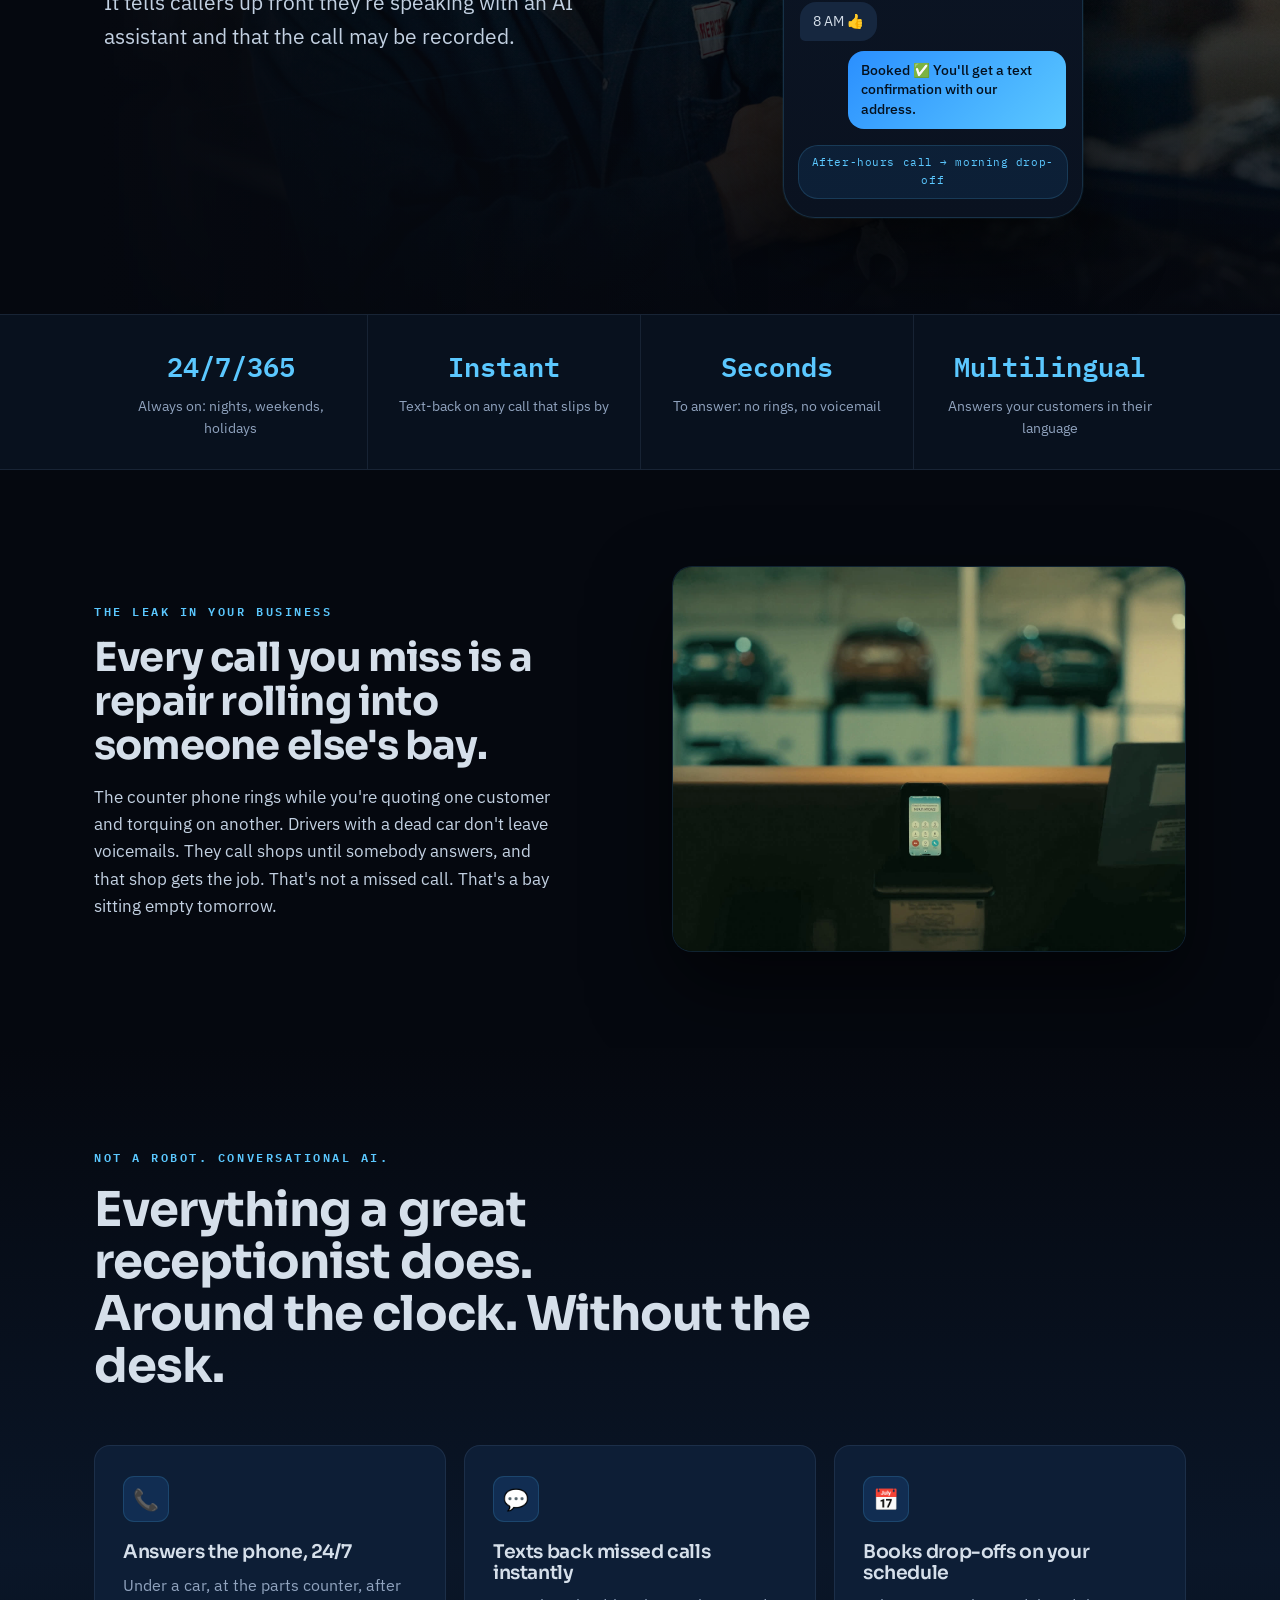
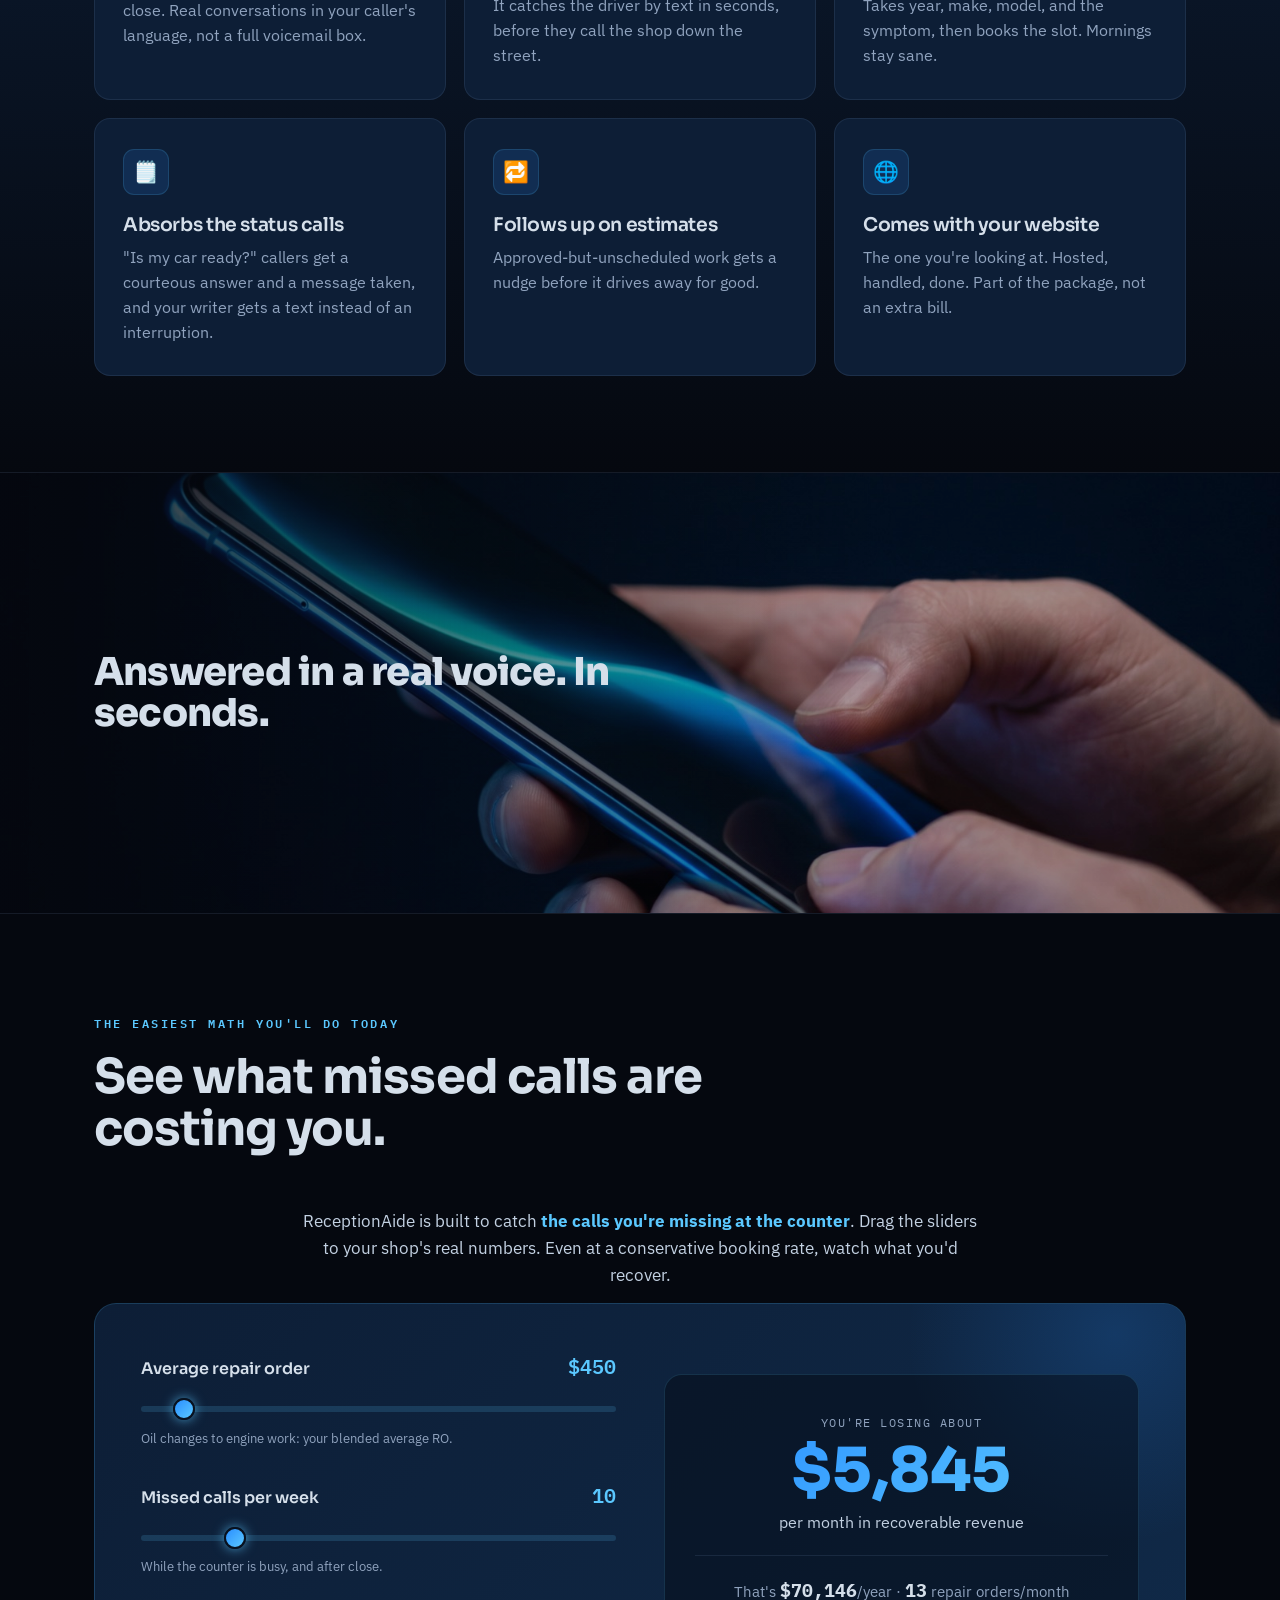
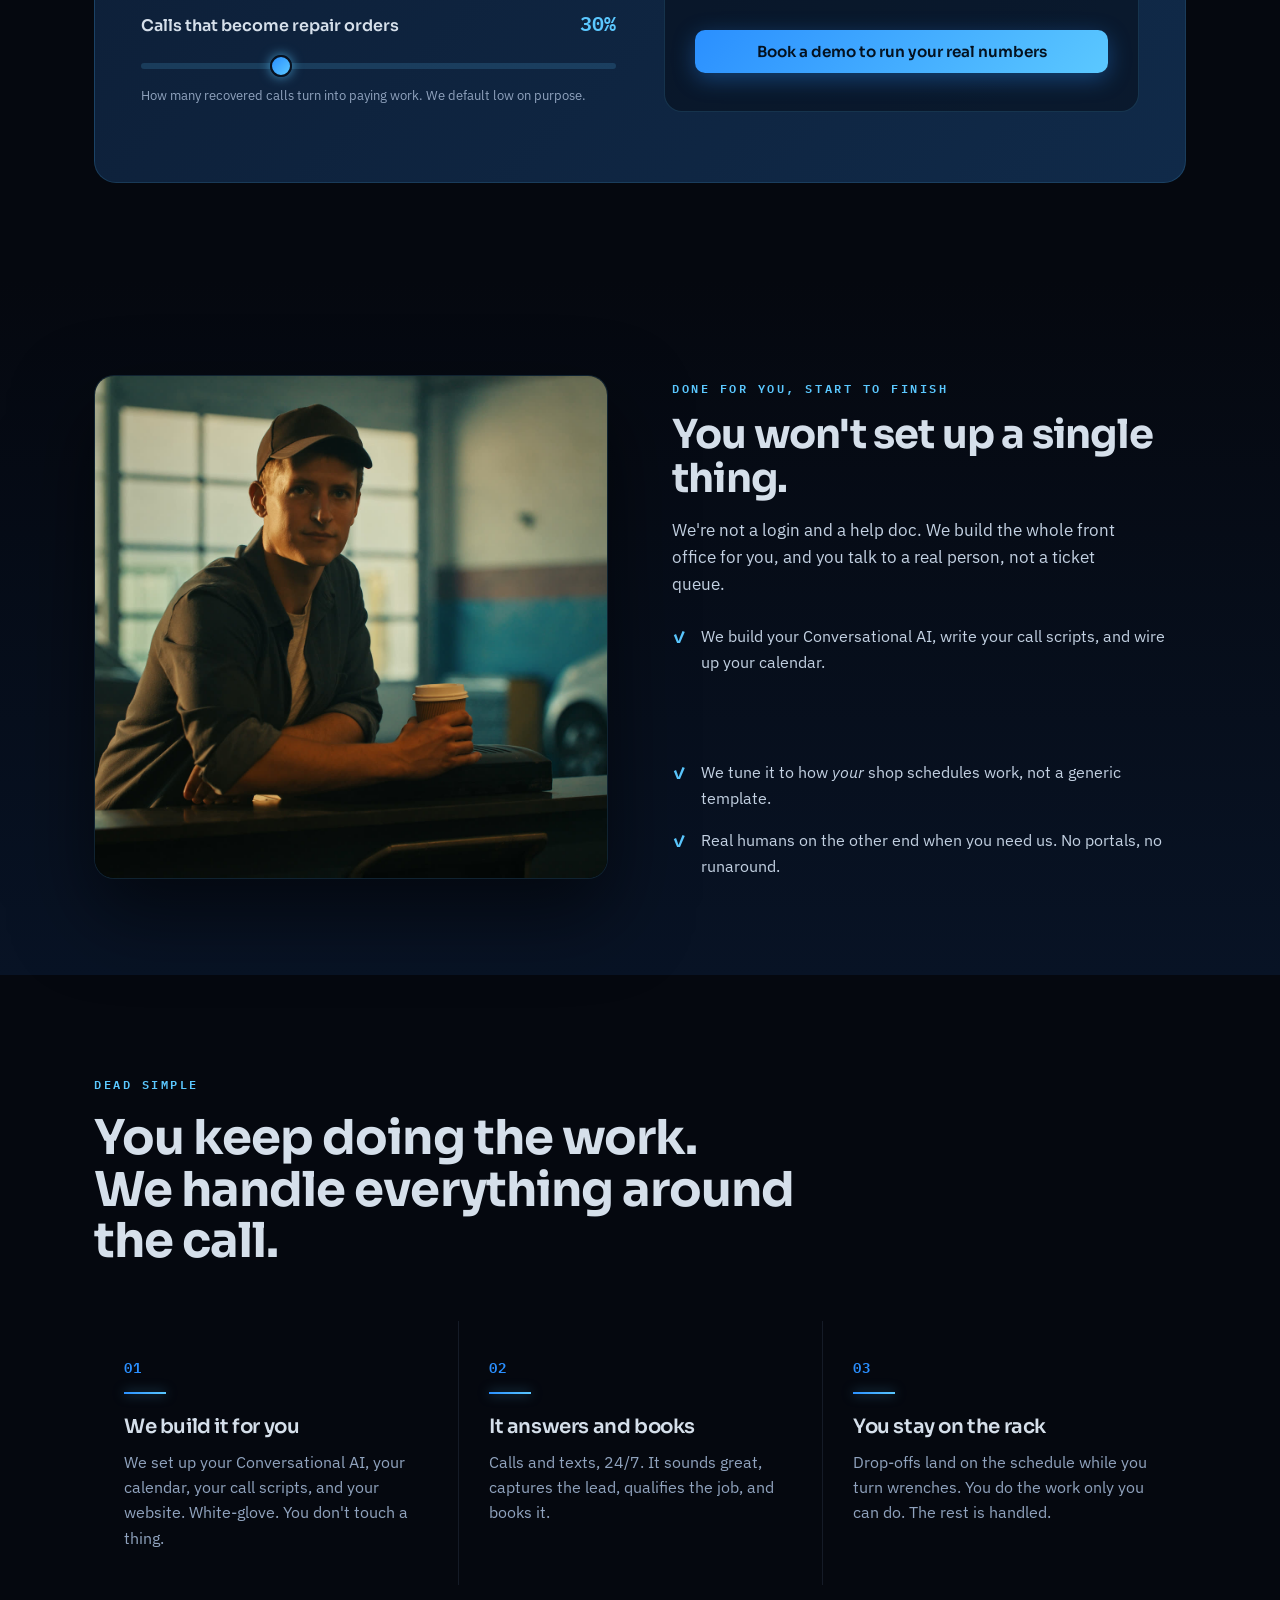
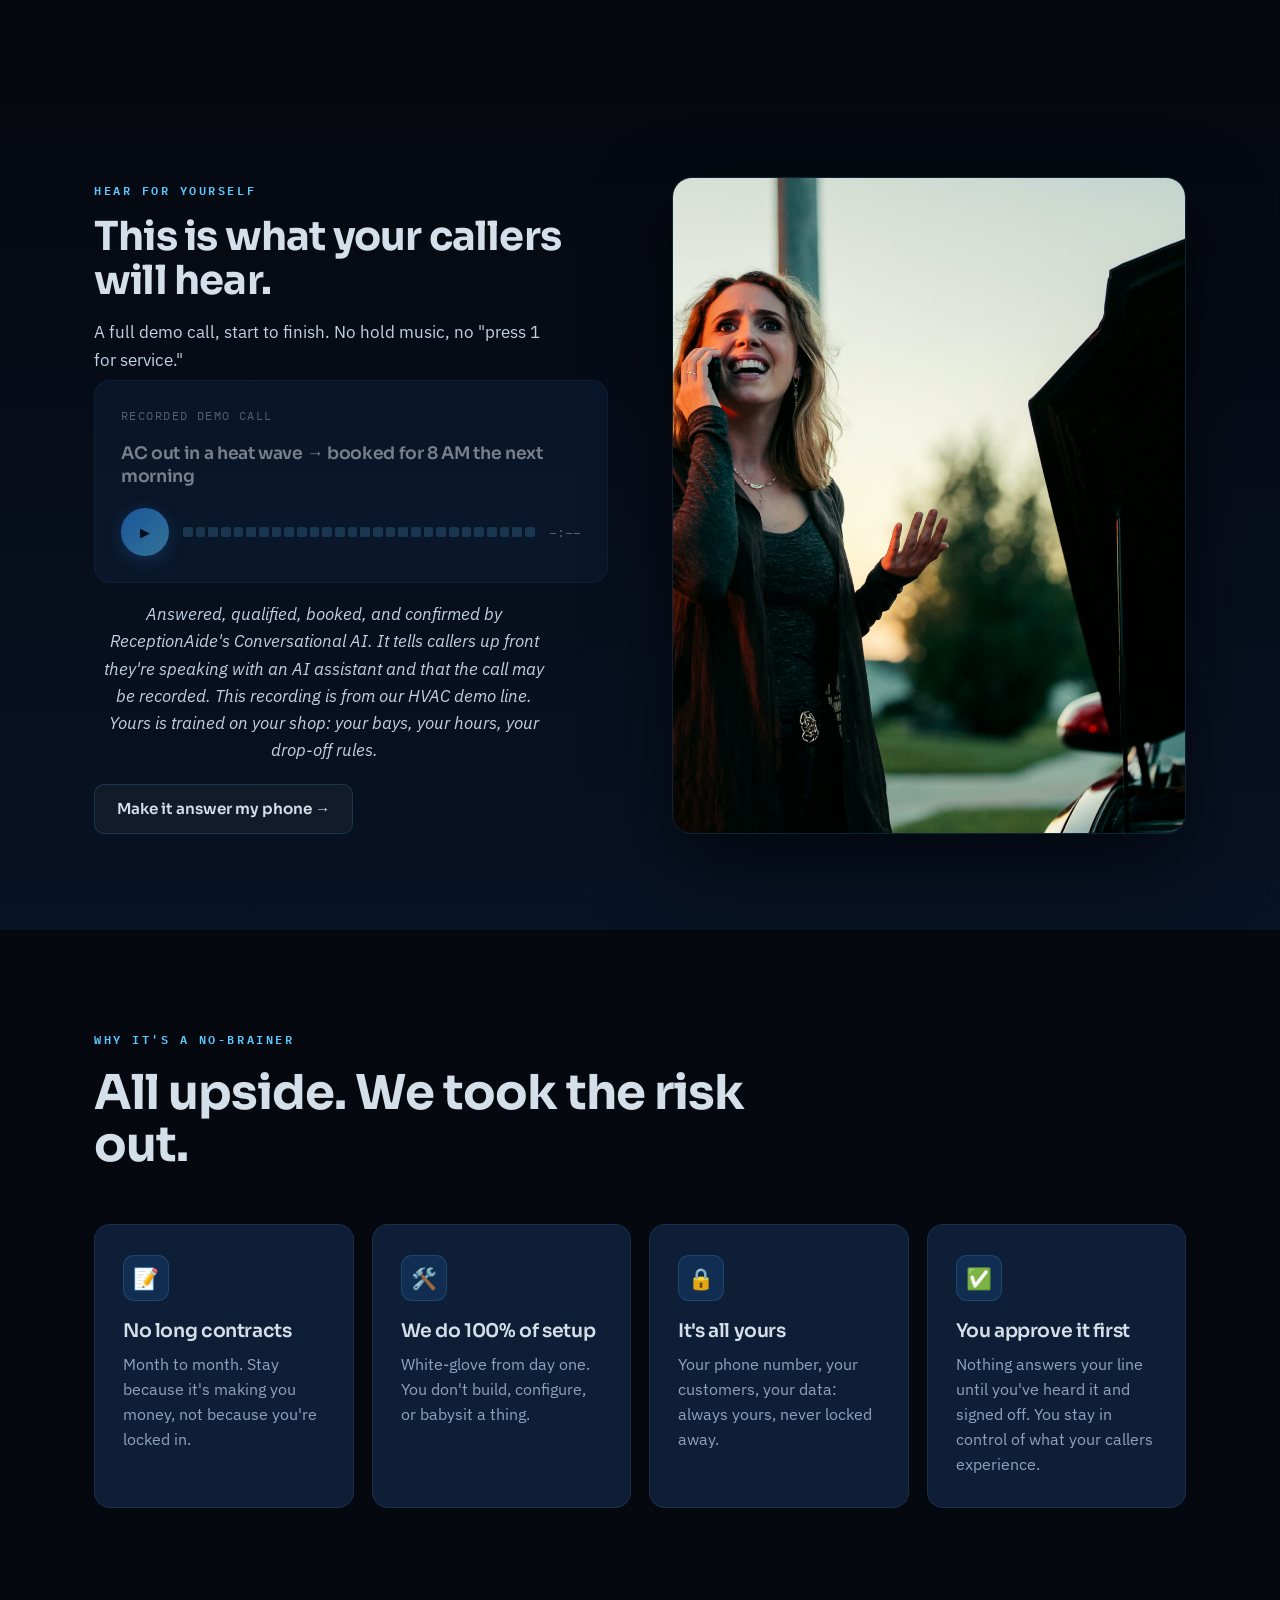
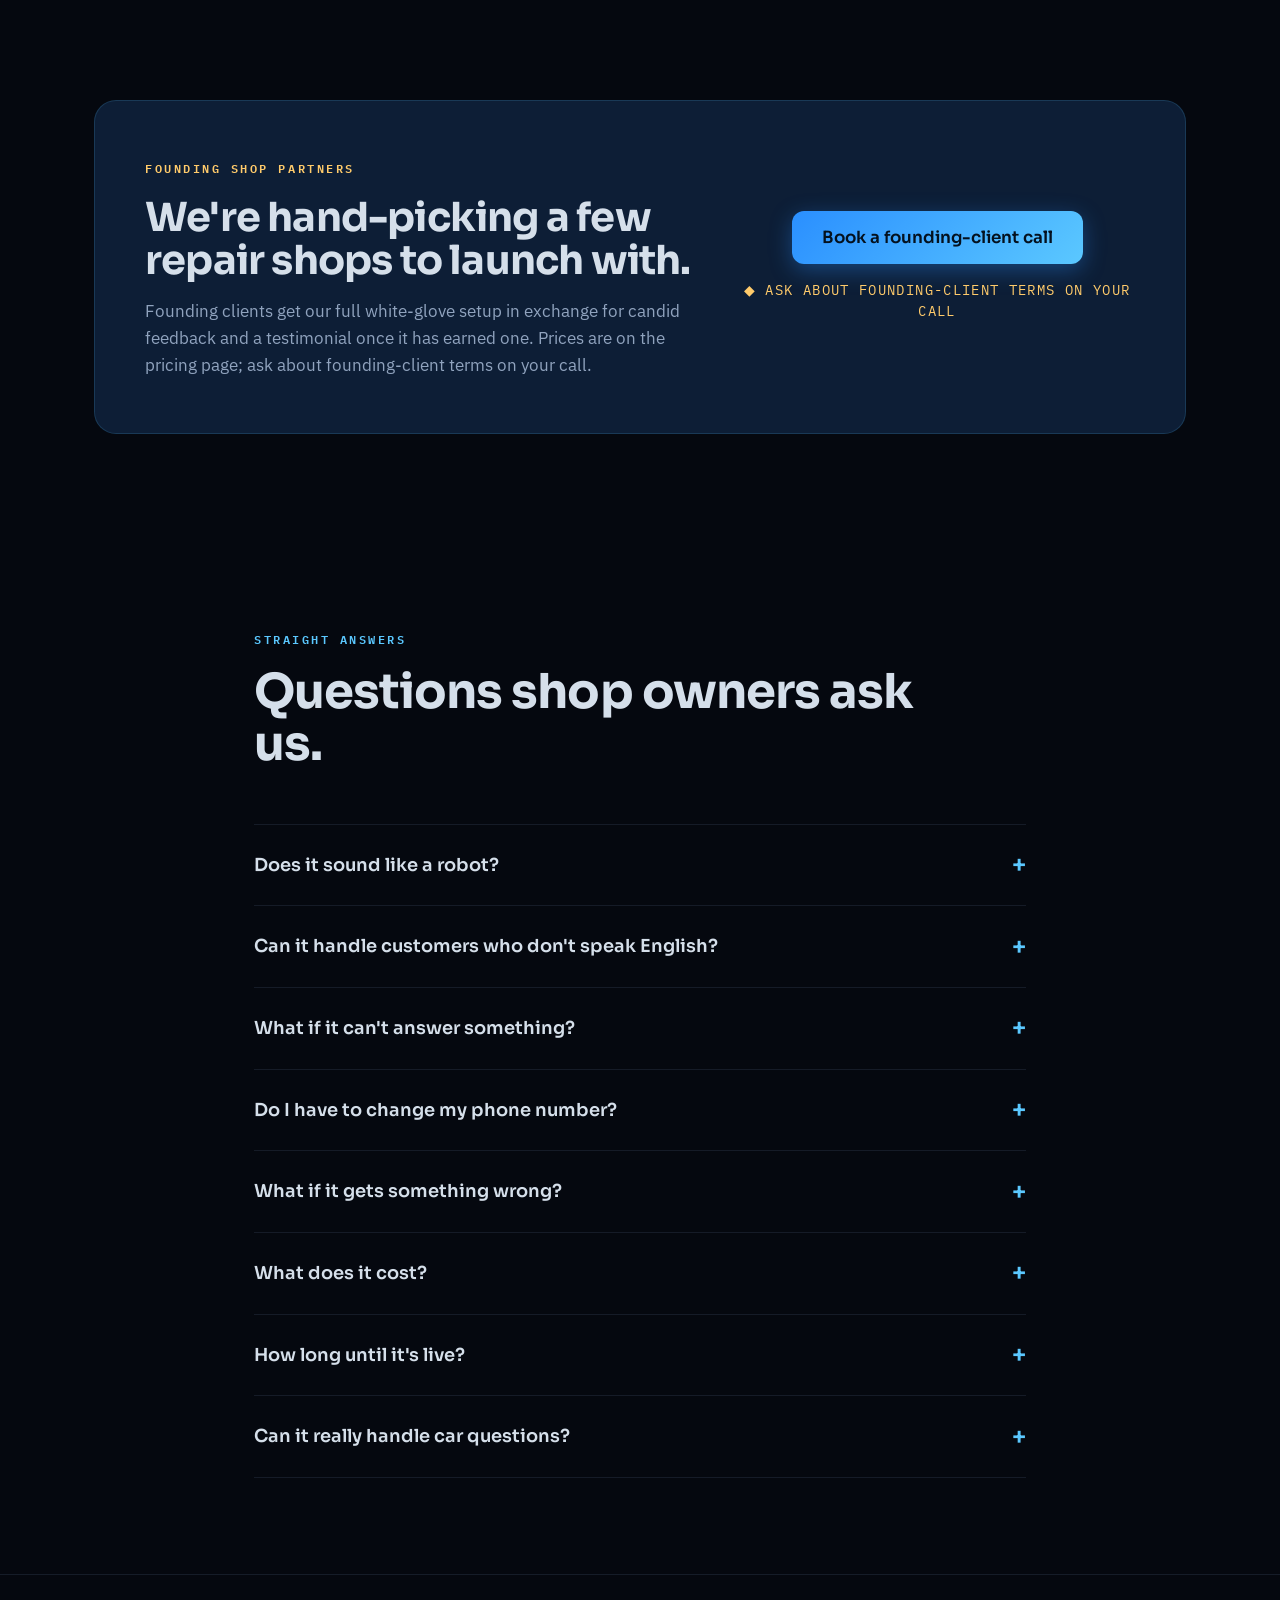
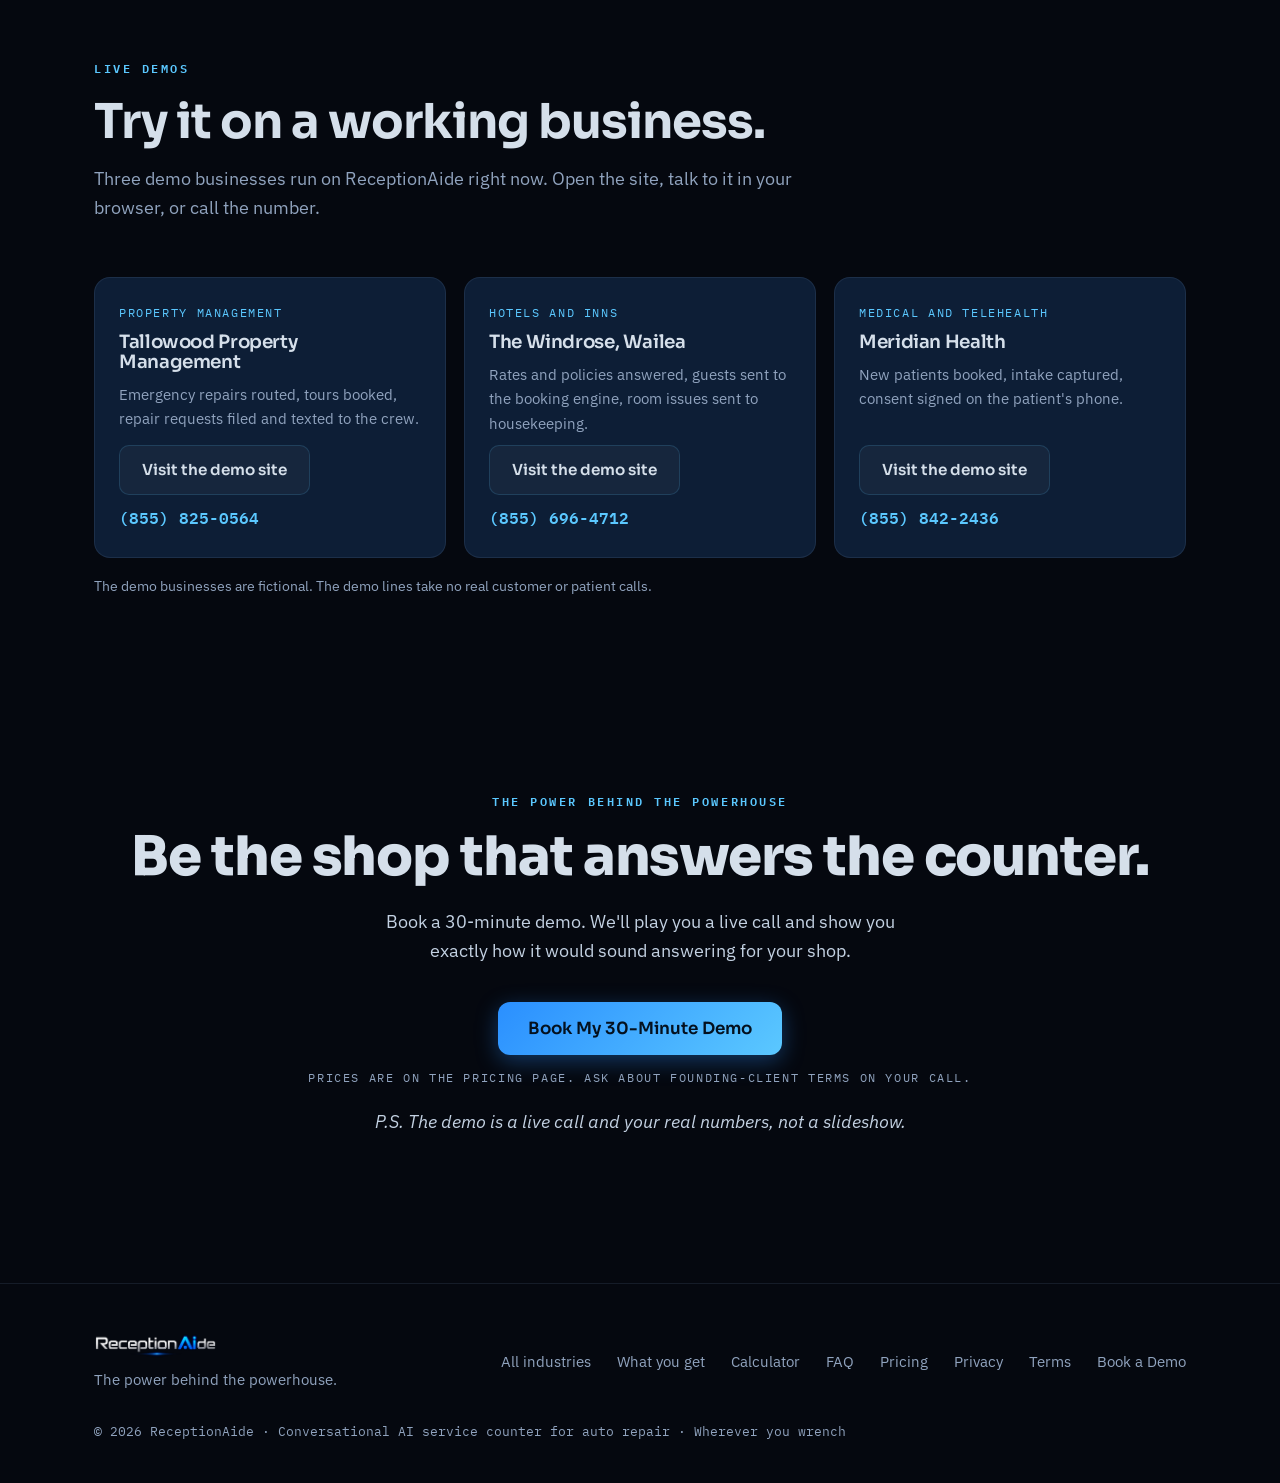
==== commit 07a1df6f: "All industry pages: scroll opener ends on the logo, shared across every vertical The call-path scene" ====
--- a/auto-repair/index.html
+++ b/auto-repair/index.html
@@ -15,6 +15,8 @@
 <link rel="preconnect" href="https://fonts.googleapis.com">
 <link rel="preconnect" href="https://fonts.gstatic.com" crossorigin>
 <link href="https://fonts.googleapis.com/css2?family=Sora:wght@400;600;700;800&family=IBM+Plex+Sans:wght@400;500;600&family=IBM+Plex+Mono:wght@500;600&display=swap" rel="stylesheet">
+<link rel="stylesheet" href="/scroll-story.css">
+<script src="/scroll-story.js" defer></script>
 <style>
   :root{
     --ink:#05080F;--navy:#0A1628;--panel:#0D1E36;--panel-2:#102A49;
@@ -201,13 +203,38 @@
   .grid4{display:grid;grid-template-columns:repeat(4,1fr);gap:18px}
   .card.guarantee{border-color:rgba(91,200,255,.4);border-style:dashed}
 
-  /* scroll reveal */
-  .reveal{opacity:0;transform:translateY(26px);transition:opacity .7s ease,transform .7s ease}
-  .reveal.in{opacity:1;transform:none}
-  .grid3 .card:nth-child(2),.grid4 .card:nth-child(2){transition-delay:.05s}
-  .grid3 .card:nth-child(3),.grid4 .card:nth-child(3){transition-delay:.1s}
-  .grid3 .card:nth-child(4),.grid4 .card:nth-child(4){transition-delay:.15s}
-  .grid3 .card:nth-child(5){transition-delay:.2s}.grid3 .card:nth-child(6){transition-delay:.25s}
+  /* scroll motion: /scroll-story (shared pair at /scroll-story.css and /scroll-story.js); theme only, no overrides of the pair */
+  :root{--ss-chapter-color:rgba(213,223,234,.45);--ss-chapter-active:var(--cyan);--ss-chapter-left:20px}
+  @media(max-width:1359px){.ss-chapters{display:none!important}}
+  .ss-js .card.ss-reveal.is-in:hover{transform:translateY(-4px)}
+  /* the clip runs 104 frames (ends on the logo), so the scene holds longer and the copy timing is scaled to keep pace */
+  .scene{--ss-scrub-height:300vh;--ss-copy-fade:.2}
+  .scene .ss-scrub-pin{background:var(--ink)}
+  .scene .ss-scrub-copy .wrap{width:100%}
+  .scene .ss-scrub-copy .eyebrow{margin-bottom:14px}
+  .scene .ss-scrub-copy h1{font-size:clamp(2.2rem,5.6vw,4.2rem);font-weight:800;margin:0 0 20px;max-width:15ch}
+  .scene .ss-scrub-copy h1 .hl{background:var(--grad);-webkit-background-clip:text;background-clip:text;color:transparent}
+  .scene .ss-scrub-copy p.sub{color:var(--silver);font-size:clamp(1rem,1.9vw,1.25rem);max-width:56ch;margin:0 0 28px;text-shadow:0 1px 14px rgba(0,0,0,.8)}
+  .scene .ss-scrub-copy .cta-note{margin-top:14px}
+  /* opener: the copy sits mid-screen at the start and fades as the clip plays; faded buttons stop taking clicks */
+  .ss-js .scene.ss-scrub:not(.is-static) .ss-scrub-copy{justify-content:center;padding-bottom:0}
+  .scene.copy-gone .ss-scrub-copy a,.scene.copy-gone .ss-scrub-copy button{pointer-events:none}
+  .ss-js .scene .ss-scrub-copy{z-index:2}
+  /* scrim behind the opener copy so it reads over the bright network; it fades with the copy */
+  .ss-js .scene:not(.is-static) .ss-scrub-copy{background:linear-gradient(90deg,rgba(5,8,15,.9) 0%,rgba(5,8,15,.7) 38%,rgba(5,8,15,0) 70%)}
+  @media(max-width:767px){.ss-js .scene:not(.is-static) .ss-scrub-copy{background:rgba(5,8,15,.72)}}
+  /* knowledge-base labels: tags on the network that pull toward the center and fade as the camera pulls back */
+  .ss-labels{display:none}
+  .ss-js .scene:not(.is-static) .ss-labels{display:block;position:absolute;inset:0;z-index:1;pointer-events:none;
+    opacity:calc(1 - min(1, var(--ss-p, 0) / .23))}
+  .ss-labels span{position:absolute;left:calc(50% + (var(--x) - 50%) * (1 - min(1, var(--ss-p, 0) / .23) * .7));top:calc(50% + (var(--y) - 50%) * (1 - min(1, var(--ss-p, 0) / .23) * .7));
+    transform:translate(-50%,-50%) scale(calc(1 - min(1, var(--ss-p, 0) / .23) * .5));
+    font-family:"IBM Plex Mono",monospace;font-size:.72rem;font-weight:600;letter-spacing:.16em;text-transform:uppercase;color:var(--cyan);
+    background:rgba(5,8,15,.55);border:1px solid rgba(91,200,255,.45);border-radius:6px;padding:6px 10px;white-space:nowrap;
+    box-shadow:0 0 18px rgba(91,200,255,.35);backdrop-filter:blur(4px)}
+  .ss-labels span::before{content:"";display:inline-block;width:6px;height:6px;border-radius:50%;background:var(--cyan);box-shadow:0 0 8px var(--cyan);margin-right:8px;vertical-align:1px}
+  @media(max-width:767px){.ss-js .scene:not(.is-static) .ss-labels{display:none}}
+  .hero h2{font-size:clamp(1.9rem,4.4vw,3rem);font-weight:700;margin:8px 0 18px}
 
   @media(max-width:860px){
     .nav-links{display:none}
@@ -224,7 +251,7 @@
     .founding-box{grid-template-columns:1fr;text-align:center;padding:40px 28px}
     .calc-box{padding:32px 24px;gap:34px}.section{padding:72px 0}
   }
-  @media(prefers-reduced-motion:reduce){*{animation:none!important;scroll-behavior:auto!important;transition:none!important}.msg,.reveal{opacity:1!important;transform:none!important}}
+  @media(prefers-reduced-motion:reduce){*{animation:none!important;scroll-behavior:auto!important;transition:none!important}.msg,.ss-reveal{opacity:1!important;transform:none!important}}
 
   /* ---- IMAGE INTEGRATION (test build) ---- */
   /* hero photographic backdrop — figure sits in the gap between copy and the phone card */
@@ -284,24 +311,46 @@
 
 <main id="top">
 
-  <section class="hero">
+  <!-- Pinned scrub scene, the page opener: shared with /property-management/, brief in ../campaigns/content/02-brief/scroll-property-management-call-path.md. Assets from make-scrub-assets.sh. -->
+  <section class="ss-scrub scene" id="start" data-ss-chapter="Start" data-ss-base="/media/scenes/call-path" data-ss-frames="104" data-ss-mode="auto">
+    <div class="ss-scrub-pin">
+      <img class="ss-scrub-poster" src="/media/scenes/call-path/poster.jpg" alt="A glowing network of connected nodes in cyan and blue on near-black, the opening frame of a camera move that pulls back through a tunnel of light to a phone showing an incoming ReceptionAide call on a dark floor, which collapses into a streak of light and opens into the ReceptionAide logo." width="1920" height="1080" loading="eager" fetchpriority="high" decoding="async">
+      <div class="ss-labels" aria-hidden="true">
+        <span style="--x:58%;--y:22%">Hours</span>
+        <span style="--x:80%;--y:30%">Directory</span>
+        <span style="--x:66%;--y:46%">AI answering</span>
+        <span style="--x:88%;--y:56%">Clients</span>
+        <span style="--x:60%;--y:70%">Customers</span>
+        <span style="--x:80%;--y:80%">CRM</span>
+      </div>
+      <div class="ss-scrub-copy">
+        <div class="wrap">
+          <span class="eyebrow">The power behind the powerhouse</span>
+          <h1>While you're under the hood,<br>we're booking <span class="hl">the next bay.</span></h1>
+          <p class="sub">ReceptionAide is your 24/7 Conversational AI service counter. It answers while your hands are greasy, takes down year, make, and model, books the drop-off, and catches the after-hours breakdown calls that used to hit voicemail.</p>
+          <div class="hero-cta">
+            <button class="btn btn-primary btn-lg" onclick="book()">Book a Demo</button>
+            <a class="btn btn-ghost btn-lg" href="#audio">Hear it handle a call →</a>
+          </div>
+          <div class="cta-note">30 minutes · You'll hear a live call · No contracts</div>
+        </div>
+      </div>
+    </div>
+  </section>
+
+  <section class="hero" id="demo-call" data-ss-chapter="The call">
     <div class="hero-bg" aria-hidden="true">
       <div class="hero-photo" style="background-image:url('/img/auto-mechanic-shop-bay-wrench-cars-on-lifts.jpg');background-size:cover;background-position:60% 25%"></div>
       <div class="hero-scrim"></div>
       <div class="hero-grid"></div><div class="blob b1"></div><div class="blob b2"></div><div class="streak s1"></div><div class="streak s2"></div>
     </div>
     <div class="wrap hero-inner">
-      <div class="hero-copy">
-        <span class="eyebrow">The power behind the powerhouse</span>
-        <h1>While you're under the hood,<br>we're booking <span class="hl">the next bay.</span></h1>
-        <p class="sub">ReceptionAide is your 24/7 Conversational AI service counter. It answers while your hands are greasy, takes down year, make, and model, books the drop-off, and catches the after-hours breakdown calls that used to hit voicemail.</p>
-        <div class="hero-cta">
-          <button class="btn btn-primary btn-lg" onclick="book()">Book a Demo</button>
-          <a class="btn btn-ghost btn-lg" href="#audio">Hear it handle a call →</a>
-        </div>
-        <div class="cta-note">30 minutes · You'll hear a live call · No contracts</div>
-      </div>
-      <div class="hero-visual">
+      <div class="hero-copy ss-reveal">
+        <span class="eyebrow">AI receptionist</span>
+        <h2>Be the business that always picks up.</h2>
+        <p class="sub">It tells callers up front they're speaking with an AI assistant and that the call may be recorded.</p>
+      </div>
+      <div class="hero-visual ss-reveal">
         <div class="phone">
           <div class="phone-top"><span class="pdot"></span>ReceptionAide · instant reply</div>
           <div class="thread">
@@ -319,58 +368,58 @@
   </section>
 
   <section class="stats">
-    <div class="wrap"><div class="stat-row">
-      <div class="stat"><div class="v">24/7/365</div><div class="l">Always on: nights, weekends, holidays</div></div>
-      <div class="stat"><div class="v">Instant</div><div class="l">Text-back on any call that slips by</div></div>
-      <div class="stat"><div class="v">Seconds</div><div class="l">To answer: no rings, no voicemail</div></div>
-      <div class="stat"><div class="v">Multilingual</div><div class="l">Answers your customers in their language</div></div>
+    <div class="wrap"><div class="stat-row ss-stagger">
+      <div class="stat ss-reveal"><div class="v">24/7/365</div><div class="l">Always on: nights, weekends, holidays</div></div>
+      <div class="stat ss-reveal"><div class="v">Instant</div><div class="l">Text-back on any call that slips by</div></div>
+      <div class="stat ss-reveal"><div class="v">Seconds</div><div class="l">To answer: no rings, no voicemail</div></div>
+      <div class="stat ss-reveal"><div class="v">Multilingual</div><div class="l">Answers your customers in their language</div></div>
     </div></div>
   </section>
 
-  <section class="section problem split" id="problem">
-    <div class="wrap">
-      <div class="split-copy">
+  <section class="section problem split" id="problem" data-ss-chapter="The problem">
+    <div class="wrap">
+      <div class="split-copy ss-reveal">
         <span class="eyebrow">The leak in your business</span>
         <h2>Every call you miss is a repair rolling into someone else's bay.</h2>
         <p class="lead-line">The counter phone rings while you're quoting one customer and torquing on another. Drivers with a dead car don't leave voicemails. They call shops until somebody answers, and that shop gets the job. That's not a missed call. That's a bay sitting empty tomorrow.</p>
       </div>
-      <figure class="split-media">
+      <figure class="split-media ss-reveal">
         <img src="/img/auto-shop-counter-phone-ringing-unmanned.jpg" alt="An auto shop service counter with a phone glowing with an incoming call, nobody there to answer it.">
       </figure>
     </div>
   </section>
 
-  <section class="section features" id="what">
-    <div class="wrap">
-      <div class="section-head">
+  <section class="section features" id="what" data-ss-chapter="What you get">
+    <div class="wrap">
+      <div class="section-head ss-reveal">
         <span class="eyebrow">Not a robot. Conversational AI.</span>
         <h2>Everything a great receptionist does.<br>Around the clock. Without the desk.</h2>
       </div>
-      <div class="grid3">
-        <div class="card"><div class="ico">📞</div><h3>Answers the phone, 24/7</h3><p>Under a car, at the parts counter, after close. Real conversations in your caller's language, not a full voicemail box.</p></div>
-        <div class="card"><div class="ico">💬</div><h3>Texts back missed calls instantly</h3><p>It catches the driver by text in seconds, before they call the shop down the street.</p></div>
-        <div class="card"><div class="ico">📅</div><h3>Books drop-offs on your schedule</h3><p>Takes year, make, model, and the symptom, then books the slot. Mornings stay sane.</p></div>
-        <div class="card"><div class="ico">🗒️</div><h3>Absorbs the status calls</h3><p>"Is my car ready?" callers get a courteous answer and a message taken, and your writer gets a text instead of an interruption.</p></div>
-        <div class="card"><div class="ico">🔁</div><h3>Follows up on estimates</h3><p>Approved-but-unscheduled work gets a nudge before it drives away for good.</p></div>
-        <div class="card"><div class="ico">🌐</div><h3>Comes with your website</h3><p>The one you're looking at. Hosted, handled, done. Part of the package, not an extra bill.</p></div>
-      </div>
-    </div>
-  </section>
-
-  <figure class="band reveal">
+      <div class="grid3 ss-stagger">
+        <div class="card ss-reveal"><div class="ico">📞</div><h3>Answers the phone, 24/7</h3><p>Under a car, at the parts counter, after close. Real conversations in your caller's language, not a full voicemail box.</p></div>
+        <div class="card ss-reveal"><div class="ico">💬</div><h3>Texts back missed calls instantly</h3><p>It catches the driver by text in seconds, before they call the shop down the street.</p></div>
+        <div class="card ss-reveal"><div class="ico">📅</div><h3>Books drop-offs on your schedule</h3><p>Takes year, make, model, and the symptom, then books the slot. Mornings stay sane.</p></div>
+        <div class="card ss-reveal"><div class="ico">🗒️</div><h3>Absorbs the status calls</h3><p>"Is my car ready?" callers get a courteous answer and a message taken, and your writer gets a text instead of an interruption.</p></div>
+        <div class="card ss-reveal"><div class="ico">🔁</div><h3>Follows up on estimates</h3><p>Approved-but-unscheduled work gets a nudge before it drives away for good.</p></div>
+        <div class="card ss-reveal"><div class="ico">🌐</div><h3>Comes with your website</h3><p>The one you're looking at. Hosted, handled, done. Part of the package, not an extra bill.</p></div>
+      </div>
+    </div>
+  </section>
+
+  <figure class="band ss-reveal">
     <img src="/img/hands-smartphone-glowing-incoming-call-waveform.jpg" alt="Two hands holding a phone in the dark, the screen glowing with a cyan-blue voice waveform.">
     <div class="band-cap"><div class="wrap"><h3>Answered in a real voice. In seconds.</h3></div></div>
   </figure>
 
   <!-- CALCULATOR -->
-  <section class="section" id="calc">
-    <div class="wrap">
-      <div class="section-head" style="max-width:780px">
+  <section class="section" id="calc" data-ss-chapter="Calculator">
+    <div class="wrap">
+      <div class="section-head ss-reveal" style="max-width:780px">
         <span class="eyebrow">The easiest math you'll do today</span>
         <h2>See what missed calls are costing you.</h2>
       </div>
-      <p class="calc-frame">ReceptionAide is built to catch <b>the calls you're missing at the counter</b>. Drag the sliders to your shop's real numbers. Even at a conservative booking rate, watch what you'd recover.</p>
-      <div class="calc-box">
+      <p class="calc-frame ss-reveal">ReceptionAide is built to catch <b>the calls you're missing at the counter</b>. Drag the sliders to your shop's real numbers. Even at a conservative booking rate, watch what you'd recover.</p>
+      <div class="calc-box ss-reveal">
         <div class="calc-controls">
           <div class="slider-group">
             <div class="slider-top"><label for="avg">Average repair order</label><span class="val" id="avgV">$450</span></div>
@@ -402,40 +451,40 @@
   <!-- TRUST / DONE-FOR-YOU -->
   <section class="section trust split">
     <div class="wrap">
-      <figure class="split-media">
+      <figure class="split-media ss-reveal">
         <img src="/img/shop-owner-counter-morning-coffee.jpg" alt="A shop owner leans on his service counter with a morning coffee, calm, the garage bay behind him.">
       </figure>
-      <div class="split-copy">
+      <div class="split-copy ss-reveal">
         <span class="eyebrow">Done for you, start to finish</span>
         <h2>You won't set up a single thing.</h2>
         <p>We're not a login and a help doc. We build the whole front office for you, and you talk to a real person, not a ticket queue.</p>
-        <ul class="trust-list">
-          <li><span class="ck">✓</span><span>We build your Conversational AI, write your call scripts, and wire up your calendar.</span></li>
-          <li><span class="ck">✓</span><span>We stand up your website and connect your existing phone number.</span></li>
-          <li><span class="ck">✓</span><span>We tune it to how <em>your</em> shop schedules work, not a generic template.</span></li>
-          <li><span class="ck">✓</span><span>Real humans on the other end when you need us. No portals, no runaround.</span></li>
+        <ul class="trust-list ss-stagger">
+          <li class="ss-reveal"><span class="ck">✓</span><span>We build your Conversational AI, write your call scripts, and wire up your calendar.</span></li>
+          <li class="ss-reveal"><span class="ck">✓</span><span>We stand up your website and connect your existing phone number.</span></li>
+          <li class="ss-reveal"><span class="ck">✓</span><span>We tune it to how <em>your</em> shop schedules work, not a generic template.</span></li>
+          <li class="ss-reveal"><span class="ck">✓</span><span>Real humans on the other end when you need us. No portals, no runaround.</span></li>
         </ul>
       </div>
     </div>
   </section>
 
-  <section class="section" id="how">
-    <div class="wrap">
-      <div class="section-head">
+  <section class="section" id="how" data-ss-chapter="How it works">
+    <div class="wrap">
+      <div class="section-head ss-reveal">
         <span class="eyebrow">Dead simple</span>
         <h2>You keep doing the work.<br>We handle everything around the call.</h2>
       </div>
-      <div class="steps">
-        <div class="step"><div class="n">01</div><div class="bar"></div><h3>We build it for you</h3><p>We set up your Conversational AI, your calendar, your call scripts, and your website. White-glove. You don't touch a thing.</p></div>
-        <div class="step"><div class="n">02</div><div class="bar"></div><h3>It answers and books</h3><p>Calls and texts, 24/7. It sounds great, captures the lead, qualifies the job, and books it.</p></div>
-        <div class="step"><div class="n">03</div><div class="bar"></div><h3>You stay on the rack</h3><p>Drop-offs land on the schedule while you turn wrenches. You do the work only you can do. The rest is handled.</p></div>
-      </div>
-    </div>
-  </section>
-
-  <section class="section audio split" id="audio">
-    <div class="wrap">
-      <div class="split-copy">
+      <div class="steps ss-stagger">
+        <div class="step ss-reveal"><div class="n">01</div><div class="bar"></div><h3>We build it for you</h3><p>We set up your Conversational AI, your calendar, your call scripts, and your website. White-glove. You don't touch a thing.</p></div>
+        <div class="step ss-reveal"><div class="n">02</div><div class="bar"></div><h3>It answers and books</h3><p>Calls and texts, 24/7. It sounds great, captures the lead, qualifies the job, and books it.</p></div>
+        <div class="step ss-reveal"><div class="n">03</div><div class="bar"></div><h3>You stay on the rack</h3><p>Drop-offs land on the schedule while you turn wrenches. You do the work only you can do. The rest is handled.</p></div>
+      </div>
+    </div>
+  </section>
+
+  <section class="section audio split" id="audio" data-ss-chapter="Hear it">
+    <div class="wrap">
+      <div class="split-copy ss-reveal">
         <span class="eyebrow">Hear for yourself</span>
         <h2>This is what your callers will hear.</h2>
         <p>A full demo call, start to finish. No hold music, no "press 1 for service."</p>
@@ -445,7 +494,7 @@
         <p class="audio-note">Answered, qualified, booked, and confirmed by ReceptionAide's Conversational AI. It tells callers up front they're speaking with an AI assistant and that the call may be recorded. This recording is from our HVAC demo line. Yours is trained on your shop: your bays, your hours, your drop-off rules.</p>
         <a class="btn btn-ghost" href="#" onclick="book();return false" style="margin-top:20px">Make it answer my phone →</a>
       </div>
-      <figure class="split-media">
+      <figure class="split-media ss-reveal">
         <img src="/img/driver-roadside-relieved-phone-dusk.jpg" alt="A driver beside her car at dusk looks relieved as her call gets answered and a drop-off gets booked.">
       </figure>
     </div>
@@ -453,22 +502,22 @@
 
   <section class="section" id="why">
     <div class="wrap">
-      <div class="section-head">
+      <div class="section-head ss-reveal">
         <span class="eyebrow">Why it's a no-brainer</span>
         <h2>All upside. We took the risk out.</h2>
       </div>
-      <div class="grid4">
-        <div class="card"><div class="ico">📝</div><h3>No long contracts</h3><p>Month to month. Stay because it's making you money, not because you're locked in.</p></div>
-        <div class="card"><div class="ico">🛠️</div><h3>We do 100% of setup</h3><p>White-glove from day one. You don't build, configure, or babysit a thing.</p></div>
-        <div class="card"><div class="ico">🔒</div><h3>It's all yours</h3><p>Your phone number, your customers, your data: always yours, never locked away.</p></div>
-        <div class="card"><div class="ico">✅</div><h3>You approve it first</h3><p>Nothing answers your line until you've heard it and signed off. You stay in control of what your callers experience.</p></div>
+      <div class="grid4 ss-stagger">
+        <div class="card ss-reveal"><div class="ico">📝</div><h3>No long contracts</h3><p>Month to month. Stay because it's making you money, not because you're locked in.</p></div>
+        <div class="card ss-reveal"><div class="ico">🛠️</div><h3>We do 100% of setup</h3><p>White-glove from day one. You don't build, configure, or babysit a thing.</p></div>
+        <div class="card ss-reveal"><div class="ico">🔒</div><h3>It's all yours</h3><p>Your phone number, your customers, your data: always yours, never locked away.</p></div>
+        <div class="card ss-reveal"><div class="ico">✅</div><h3>You approve it first</h3><p>Nothing answers your line until you've heard it and signed off. You stay in control of what your callers experience.</p></div>
       </div>
     </div>
   </section>
 
   <section class="section" id="founding">
     <div class="wrap">
-      <div class="founding-box">
+      <div class="founding-box ss-reveal">
         <div>
           <span class="eyebrow">Founding shop partners</span>
           <h2>We're hand-picking a few repair shops to launch with.</h2>
@@ -482,21 +531,21 @@
     </div>
   </section>
 
-  <section class="section" id="faq">
+  <section class="section" id="faq" data-ss-chapter="FAQ">
     <div class="wrap" style="max-width:820px">
-      <div class="section-head"><span class="eyebrow">Straight answers</span><h2>Questions shop owners ask us.</h2></div>
-      <div class="faq-item" onclick="fq(this)"><div class="faq-q">Does it sound like a robot?<span class="plus">+</span></div><div class="faq-a"><p>No. Callers hear a natural, friendly voice and have a real back-and-forth. It introduces itself as an AI assistant up front, then simply takes care of the caller: answers their questions, books the appointment, confirms the details.</p></div></div>
-      <div class="faq-item" onclick="fq(this)"><div class="faq-q">Can it handle customers who don't speak English?<span class="plus">+</span></div><div class="faq-a"><p>Yes. It's multilingual. It answers in English, Spanish, and other languages, so a language barrier doesn't cost you the job.</p></div></div>
-      <div class="faq-item" onclick="fq(this)"><div class="faq-q">What if it can't answer something?<span class="plus">+</span></div><div class="faq-a"><p>It takes a detailed message or routes the call to you, and texts you a full summary either way. Nothing gets buried in a voicemail box.</p></div></div>
-      <div class="faq-item" onclick="fq(this)"><div class="faq-q">Do I have to change my phone number?<span class="plus">+</span></div><div class="faq-a"><p>No. We forward your existing number, so your customers call the same number they always have. Nothing changes on your trucks or your signs.</p></div></div>
-      <div class="faq-item" onclick="fq(this)"><div class="faq-q">What if it gets something wrong?<span class="plus">+</span></div><div class="faq-a"><p>It works from your playbook only: your services, your prices, your rules. Anything outside the playbook becomes a message or a transfer to you, never a guess. And nothing answers your line until you've heard it and signed off.</p></div></div>
-      <div class="faq-item" onclick="fq(this)"><div class="faq-q">What does it cost?<span class="plus">+</span></div><div class="faq-a"><p>Plans and build fees are on the <a href="/pricing/">pricing page</a>, identical in every industry, and we quote what it shows. No long contracts.</p></div></div>
-      <div class="faq-item" onclick="fq(this)"><div class="faq-q">How long until it's live?<span class="plus">+</span></div><div class="faq-a"><p>Days, not months. We do the building, you approve it and go.</p></div></div>
-      <div class="faq-item" onclick="fq(this)"><div class="faq-q">Can it really handle car questions?<span class="plus">+</span></div><div class="faq-a"><p>It handles the front-counter side: symptoms, drop-off times, hours, towing questions, year-make-model intake. Diagnosis stays with your techs, and anything it can't answer becomes a clean message with a call-back number.</p></div></div>
-    </div>
-  </section>
-
-    <section class="demos" id="demos">
+      <div class="section-head ss-reveal"><span class="eyebrow">Straight answers</span><h2>Questions shop owners ask us.</h2></div>
+      <div class="faq-item ss-reveal" onclick="fq(this)"><div class="faq-q">Does it sound like a robot?<span class="plus">+</span></div><div class="faq-a"><p>No. Callers hear a natural, friendly voice and have a real back-and-forth. It introduces itself as an AI assistant up front, then simply takes care of the caller: answers their questions, books the appointment, confirms the details.</p></div></div>
+      <div class="faq-item ss-reveal" onclick="fq(this)"><div class="faq-q">Can it handle customers who don't speak English?<span class="plus">+</span></div><div class="faq-a"><p>Yes. It's multilingual. It answers in English, Spanish, and other languages, so a language barrier doesn't cost you the job.</p></div></div>
+      <div class="faq-item ss-reveal" onclick="fq(this)"><div class="faq-q">What if it can't answer something?<span class="plus">+</span></div><div class="faq-a"><p>It takes a detailed message or routes the call to you, and texts you a full summary either way. Nothing gets buried in a voicemail box.</p></div></div>
+      <div class="faq-item ss-reveal" onclick="fq(this)"><div class="faq-q">Do I have to change my phone number?<span class="plus">+</span></div><div class="faq-a"><p>No. We forward your existing number, so your customers call the same number they always have. Nothing changes on your trucks or your signs.</p></div></div>
+      <div class="faq-item ss-reveal" onclick="fq(this)"><div class="faq-q">What if it gets something wrong?<span class="plus">+</span></div><div class="faq-a"><p>It works from your playbook only: your services, your prices, your rules. Anything outside the playbook becomes a message or a transfer to you, never a guess. And nothing answers your line until you've heard it and signed off.</p></div></div>
+      <div class="faq-item ss-reveal" onclick="fq(this)"><div class="faq-q">What does it cost?<span class="plus">+</span></div><div class="faq-a"><p>Plans and build fees are on the <a href="/pricing/">pricing page</a>, identical in every industry, and we quote what it shows. No long contracts.</p></div></div>
+      <div class="faq-item ss-reveal" onclick="fq(this)"><div class="faq-q">How long until it's live?<span class="plus">+</span></div><div class="faq-a"><p>Days, not months. We do the building, you approve it and go.</p></div></div>
+      <div class="faq-item ss-reveal" onclick="fq(this)"><div class="faq-q">Can it really handle car questions?<span class="plus">+</span></div><div class="faq-a"><p>It handles the front-counter side: symptoms, drop-off times, hours, towing questions, year-make-model intake. Diagnosis stays with your techs, and anything it can't answer becomes a clean message with a call-back number.</p></div></div>
+    </div>
+  </section>
+
+    <section class="demos" id="demos" data-ss-chapter="Demos">
     <style>
   .demos{padding:80px 0;border-top:1px solid var(--line-soft)}
   .demos .grid3{gap:18px}
@@ -509,13 +558,13 @@
   .demos .fine{color:var(--muted);font-size:.85rem;margin-top:18px}
 </style>
     <div class="wrap">
-      <div class="section-head"><span class="eyebrow">Live demos</span><h2>Try it on a working business.</h2><p>Three demo businesses run on ReceptionAide right now. Open the site, talk to it in your browser, or call the number.</p></div>
-      <div class="grid3">
-        <div class="demo-card"><span class="k">Property management</span><h3>Tallowood Property Management</h3><p>Emergency repairs routed, tours booked, repair requests filed and texted to the crew.</p>
+      <div class="section-head ss-reveal"><span class="eyebrow">Live demos</span><h2>Try it on a working business.</h2><p>Three demo businesses run on ReceptionAide right now. Open the site, talk to it in your browser, or call the number.</p></div>
+      <div class="grid3 ss-stagger">
+        <div class="demo-card ss-reveal"><span class="k">Property management</span><h3>Tallowood Property Management</h3><p>Emergency repairs routed, tours booked, repair requests filed and texted to the crew.</p>
           <div class="acts"><a class="btn btn-ghost" href="/property/" target="_blank" rel="noopener">Visit the demo site</a><a class="tel" href="tel:+18558250564">(855) 825-0564</a></div></div>
-        <div class="demo-card"><span class="k">Hotels and inns</span><h3>The Windrose, Wailea</h3><p>Rates and policies answered, guests sent to the booking engine, room issues sent to housekeeping.</p>
+        <div class="demo-card ss-reveal"><span class="k">Hotels and inns</span><h3>The Windrose, Wailea</h3><p>Rates and policies answered, guests sent to the booking engine, room issues sent to housekeeping.</p>
           <div class="acts"><a class="btn btn-ghost" href="/hotel/" target="_blank" rel="noopener">Visit the demo site</a><a class="tel" href="tel:+18556964712">(855) 696-4712</a></div></div>
-        <div class="demo-card"><span class="k">Medical and telehealth</span><h3>Meridian Health</h3><p>New patients booked, intake captured, consent signed on the patient's phone.</p>
+        <div class="demo-card ss-reveal"><span class="k">Medical and telehealth</span><h3>Meridian Health</h3><p>New patients booked, intake captured, consent signed on the patient's phone.</p>
           <div class="acts"><a class="btn btn-ghost" href="/medical/" target="_blank" rel="noopener">Visit the demo site</a><a class="tel" href="tel:+18558422436">(855) 842-2436</a></div></div>
       </div>
       <p class="fine">The demo businesses are fictional. The demo lines take no real customer or patient calls.</p>
@@ -524,9 +573,9 @@
 
   <section class="final">
     <div class="wrap">
-      <span class="eyebrow">The power behind the powerhouse</span>
-      <h2>Be the shop that answers the counter.</h2>
-      <p>Book a 30-minute demo. We'll play you a live call and show you exactly how it would sound answering for your shop.</p>
+      <span class="eyebrow ss-reveal">The power behind the powerhouse</span>
+      <h2 class="ss-reveal">Be the shop that answers the counter.</h2>
+      <p class="ss-reveal">Book a 30-minute demo. We'll play you a live call and show you exactly how it would sound answering for your shop.</p>
       <button class="btn btn-primary btn-lg" onclick="book()">Book My 30-Minute Demo</button>
       <div class="cta-note">Prices are on the pricing page. Ask about founding-client terms on your call.</div>
       <p class="ps-line">P.S. The demo is a live call and your real numbers, not a slideshow.</p>
@@ -549,8 +598,8 @@
 </footer>
 
 <script>
-  const power=document.getElementById('power'),hdr=document.getElementById('hdr');
-  function onScroll(){const h=document.documentElement;const p=h.scrollTop/(h.scrollHeight-h.clientHeight);power.style.width=(p*100)+'%';hdr.classList.toggle('scrolled',h.scrollTop>20);}
+  const power=document.getElementById('power'),hdr=document.getElementById('hdr'),scene=document.querySelector('.scene');
+  function onScroll(){const h=document.documentElement;const p=h.scrollTop/(h.scrollHeight-h.clientHeight);power.style.width=(p*100)+'%';hdr.classList.toggle('scrolled',h.scrollTop>20);if(scene){const r=scene.getBoundingClientRect(),q=-r.top/Math.max(1,scene.offsetHeight-innerHeight);scene.classList.toggle('copy-gone',q>.16);}}
   document.addEventListener('scroll',onScroll,{passive:true});onScroll();
 
   // demo call player
@@ -586,15 +635,5 @@
   }
   [avg,calls,close].forEach(s=>s.addEventListener('input',calc));calc();
 </script>
-<script>
-  (function(){
-    if(window.matchMedia('(prefers-reduced-motion: reduce)').matches)return;
-    const sel='.section-head,.card,.step,.player,.calc-box,.calc-frame,.trust-list li,.founding-box,.close-line,.band,.split-copy,.split-media';
-    const els=document.querySelectorAll(sel);
-    els.forEach(e=>e.classList.add('reveal'));
-    const io=new IntersectionObserver(es=>es.forEach(e=>{if(e.isIntersecting){e.target.classList.add('in');io.unobserve(e.target);}}),{threshold:.12});
-    els.forEach(e=>io.observe(e));
-  })();
-</script>
 </body>
 </html>
--- a/scroll-story.css
+++ b/scroll-story.css
@@ -0,0 +1,91 @@
+/* scroll-story.css  v1 (2026-10-20), synced 2026-10-20. Densolv scroll motion: reveal, pinned scrub, chapter nav.
+   Master: Densolve HQ/templates/scroll-story/scroll-story.css. A property's copy keeps this header and adds "synced <date>".
+   Pairs with scroll-story.js. Without JavaScript nothing is hidden and nothing pins. */
+
+:root {
+  --ss-reveal-y: 20px;          /* how far a revealed element rises, 16 to 24px */
+  --ss-reveal-dur: .6s;         /* 0.5 to 0.7s */
+  --ss-reveal-ease: cubic-bezier(.2, .7, .2, 1);
+  --ss-stagger: .1s;            /* delay between siblings inside .ss-stagger */
+  --ss-scrub-height: 250vh;     /* how long the pinned scene holds, 200 to 300vh */
+  --ss-copy-fade: .25;          /* the copy layer is gone by this fraction of the scrub */
+  --ss-chapter-color: rgba(255, 255, 255, .45);
+  --ss-chapter-active: #fff;
+  --ss-chapter-left: 28px;
+}
+
+/* ---------- A. Reveal ---------- */
+.ss-js .ss-reveal {
+  opacity: 0;
+  transform: translateY(var(--ss-reveal-y));
+  transition: opacity var(--ss-reveal-dur) var(--ss-reveal-ease), transform var(--ss-reveal-dur) var(--ss-reveal-ease);
+}
+.ss-js .ss-reveal.is-in { opacity: 1; transform: none; }
+.ss-stagger > .ss-reveal:nth-child(2) { transition-delay: calc(var(--ss-stagger) * 1); }
+.ss-stagger > .ss-reveal:nth-child(3) { transition-delay: calc(var(--ss-stagger) * 2); }
+.ss-stagger > .ss-reveal:nth-child(4) { transition-delay: calc(var(--ss-stagger) * 3); }
+.ss-stagger > .ss-reveal:nth-child(5) { transition-delay: calc(var(--ss-stagger) * 4); }
+.ss-stagger > .ss-reveal:nth-child(6) { transition-delay: calc(var(--ss-stagger) * 5); }
+.ss-stagger > .ss-reveal:nth-child(7) { transition-delay: calc(var(--ss-stagger) * 6); }
+.ss-stagger > .ss-reveal:nth-child(8) { transition-delay: calc(var(--ss-stagger) * 7); }
+.ss-stagger > .ss-reveal:nth-child(n+9) { transition-delay: calc(var(--ss-stagger) * 8); }
+
+/* ---------- B. Pinned scrub ----------
+   Static layout first (no JavaScript, reduced motion): a picture with the copy under it. */
+.ss-scrub { position: relative; }
+.ss-scrub-pin { position: relative; background: #000; }
+.ss-scrub-poster { display: block; width: 100%; height: auto; }
+.ss-scrub-copy { position: relative; padding: 24px 6vw 40px; }
+.ss-scrub-media { display: none; }
+
+/* Pinned layout once the script runs and motion is allowed. */
+.ss-js .ss-scrub:not(.is-static) { height: var(--ss-scrub-height); }
+.ss-js .ss-scrub:not(.is-static) .ss-scrub-pin {
+  position: sticky; top: 0; height: 100vh; overflow: hidden;
+}
+.ss-js .ss-scrub:not(.is-static) .ss-scrub-poster,
+.ss-js .ss-scrub:not(.is-static) .ss-scrub-media {
+  display: block; position: absolute; inset: 0; width: 100%; height: 100%; object-fit: cover;
+}
+.ss-js .ss-scrub:not(.is-static) .ss-scrub-poster { transition: opacity .3s ease-out; }
+.ss-js .ss-scrub.is-ready:not(.is-static) .ss-scrub-poster { opacity: 0; }
+.ss-js .ss-scrub:not(.is-static) .ss-scrub-copy {
+  position: absolute; inset: 0; display: flex; flex-direction: column; justify-content: flex-end;
+  padding: 0 6vw 12vh; pointer-events: none;
+  opacity: calc(1 - min(1, var(--ss-p, 0) / var(--ss-copy-fade)));
+  transform: translateY(calc(var(--ss-p, 0) * -40px));
+}
+.ss-js .ss-scrub:not(.is-static) .ss-scrub-copy a,
+.ss-js .ss-scrub:not(.is-static) .ss-scrub-copy button { pointer-events: auto; }
+/* data-ss-copy="end": the copy arrives in the last quarter instead of leaving in the first. */
+.ss-js .ss-scrub[data-ss-copy="end"]:not(.is-static) .ss-scrub-copy {
+  opacity: calc(max(0, (var(--ss-p, 0) - 0.75) / 0.25));
+  transform: translateY(calc((1 - var(--ss-p, 0)) * 40px));
+}
+
+/* ---------- C. Chapter nav ---------- */
+.ss-chapters {
+  position: fixed; left: var(--ss-chapter-left); top: 50%; transform: translateY(-50%);
+  z-index: 40; display: none;
+}
+@media (min-width: 900px) { .ss-js .ss-chapters { display: block; } }
+.ss-chapters ul { list-style: none; margin: 0; padding: 0; display: flex; flex-direction: column; gap: 14px; }
+.ss-chapters a {
+  display: flex; align-items: center; gap: 10px; min-height: 24px;
+  color: var(--ss-chapter-color); text-decoration: none;
+  font: 500 12px/1 system-ui, sans-serif; letter-spacing: .08em; text-transform: uppercase;
+}
+.ss-chapters .ss-dot { width: 6px; height: 6px; border-radius: 50%; background: currentColor; flex: none; transition: transform .3s; }
+.ss-chapters .ss-label { opacity: 0; transform: translateX(-4px); transition: opacity .3s, transform .3s; }
+.ss-chapters a.is-active { color: var(--ss-chapter-active); }
+.ss-chapters a.is-active .ss-dot { transform: scale(1.5); }
+.ss-chapters a.is-active .ss-label,
+.ss-chapters a:hover .ss-label,
+.ss-chapters a:focus .ss-label { opacity: 1; transform: none; }
+.ss-chapters a:focus-visible { outline: 2px solid currentColor; outline-offset: 4px; border-radius: 2px; }
+
+/* ---------- Reduced motion: the static page ---------- */
+@media (prefers-reduced-motion: reduce) {
+  .ss-js .ss-reveal { opacity: 1; transform: none; transition: none; }
+  .ss-chapters .ss-dot, .ss-chapters .ss-label { transition: none; }
+}
